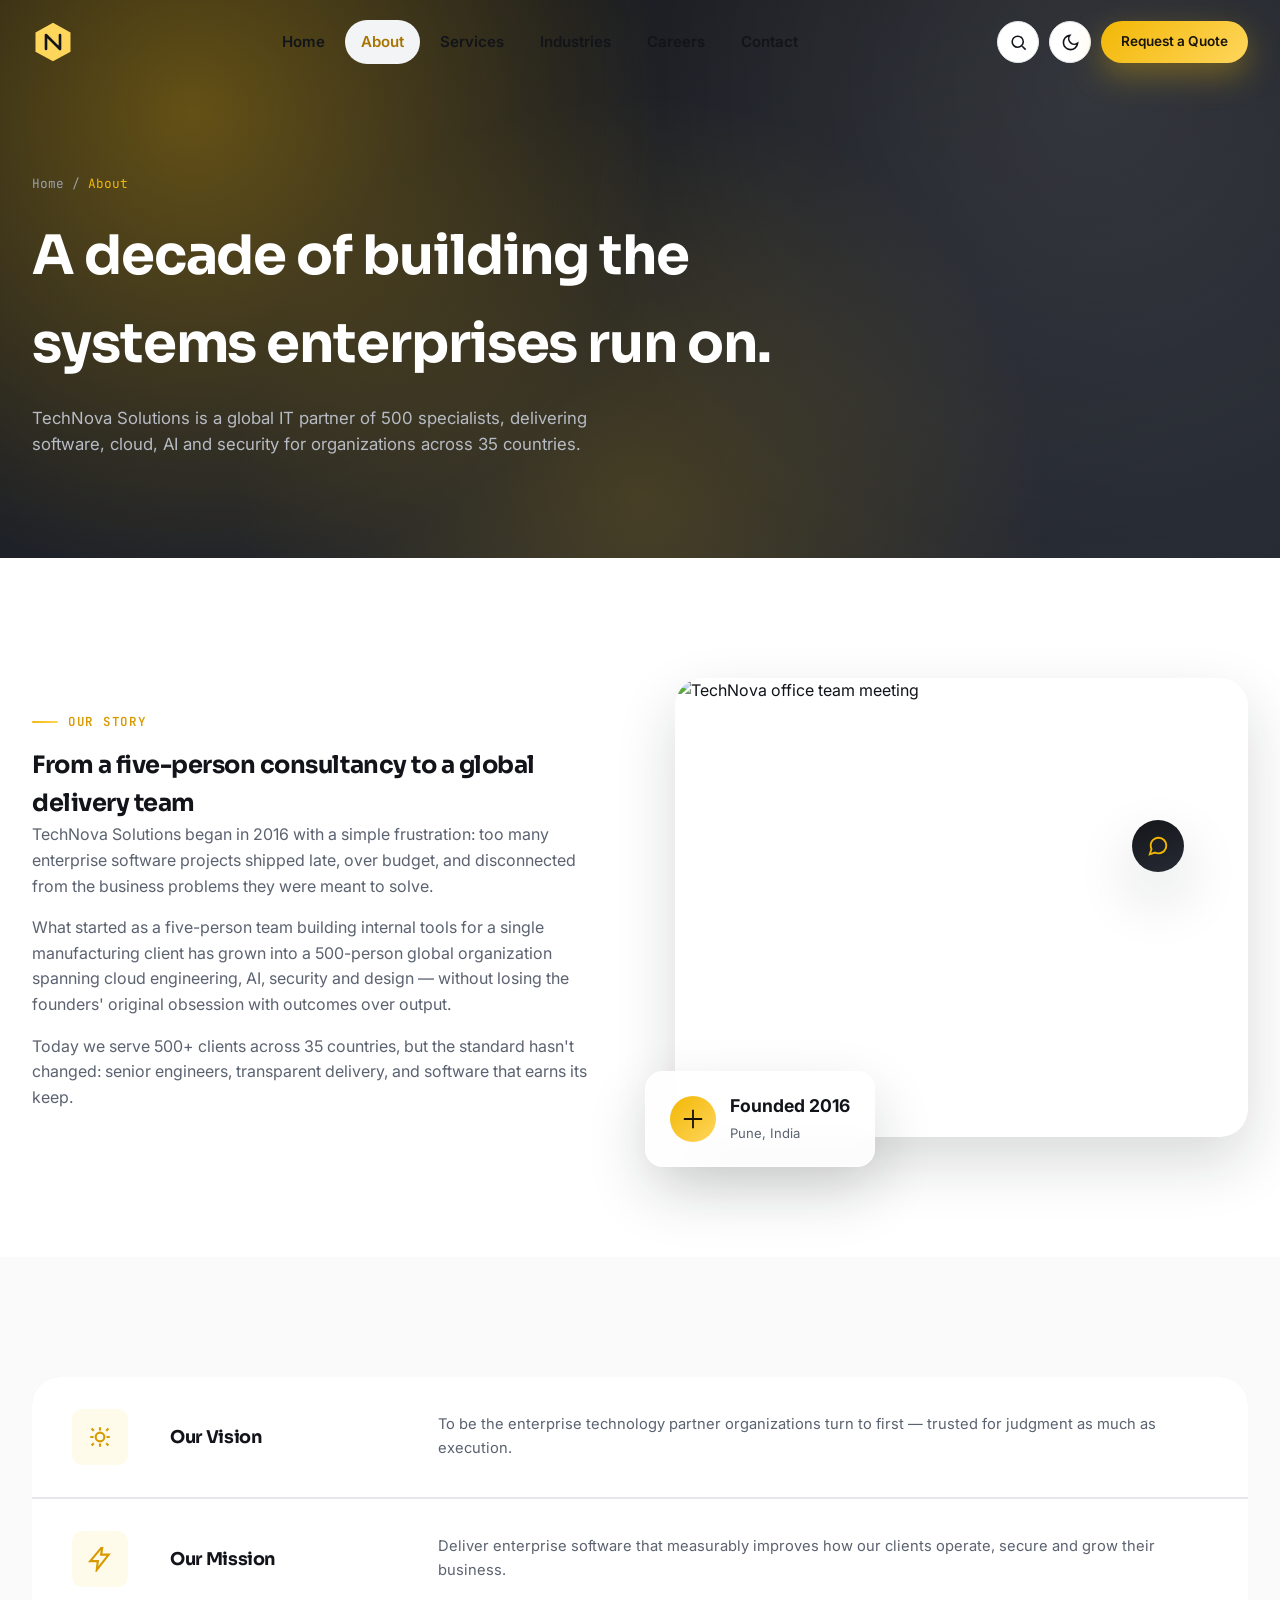
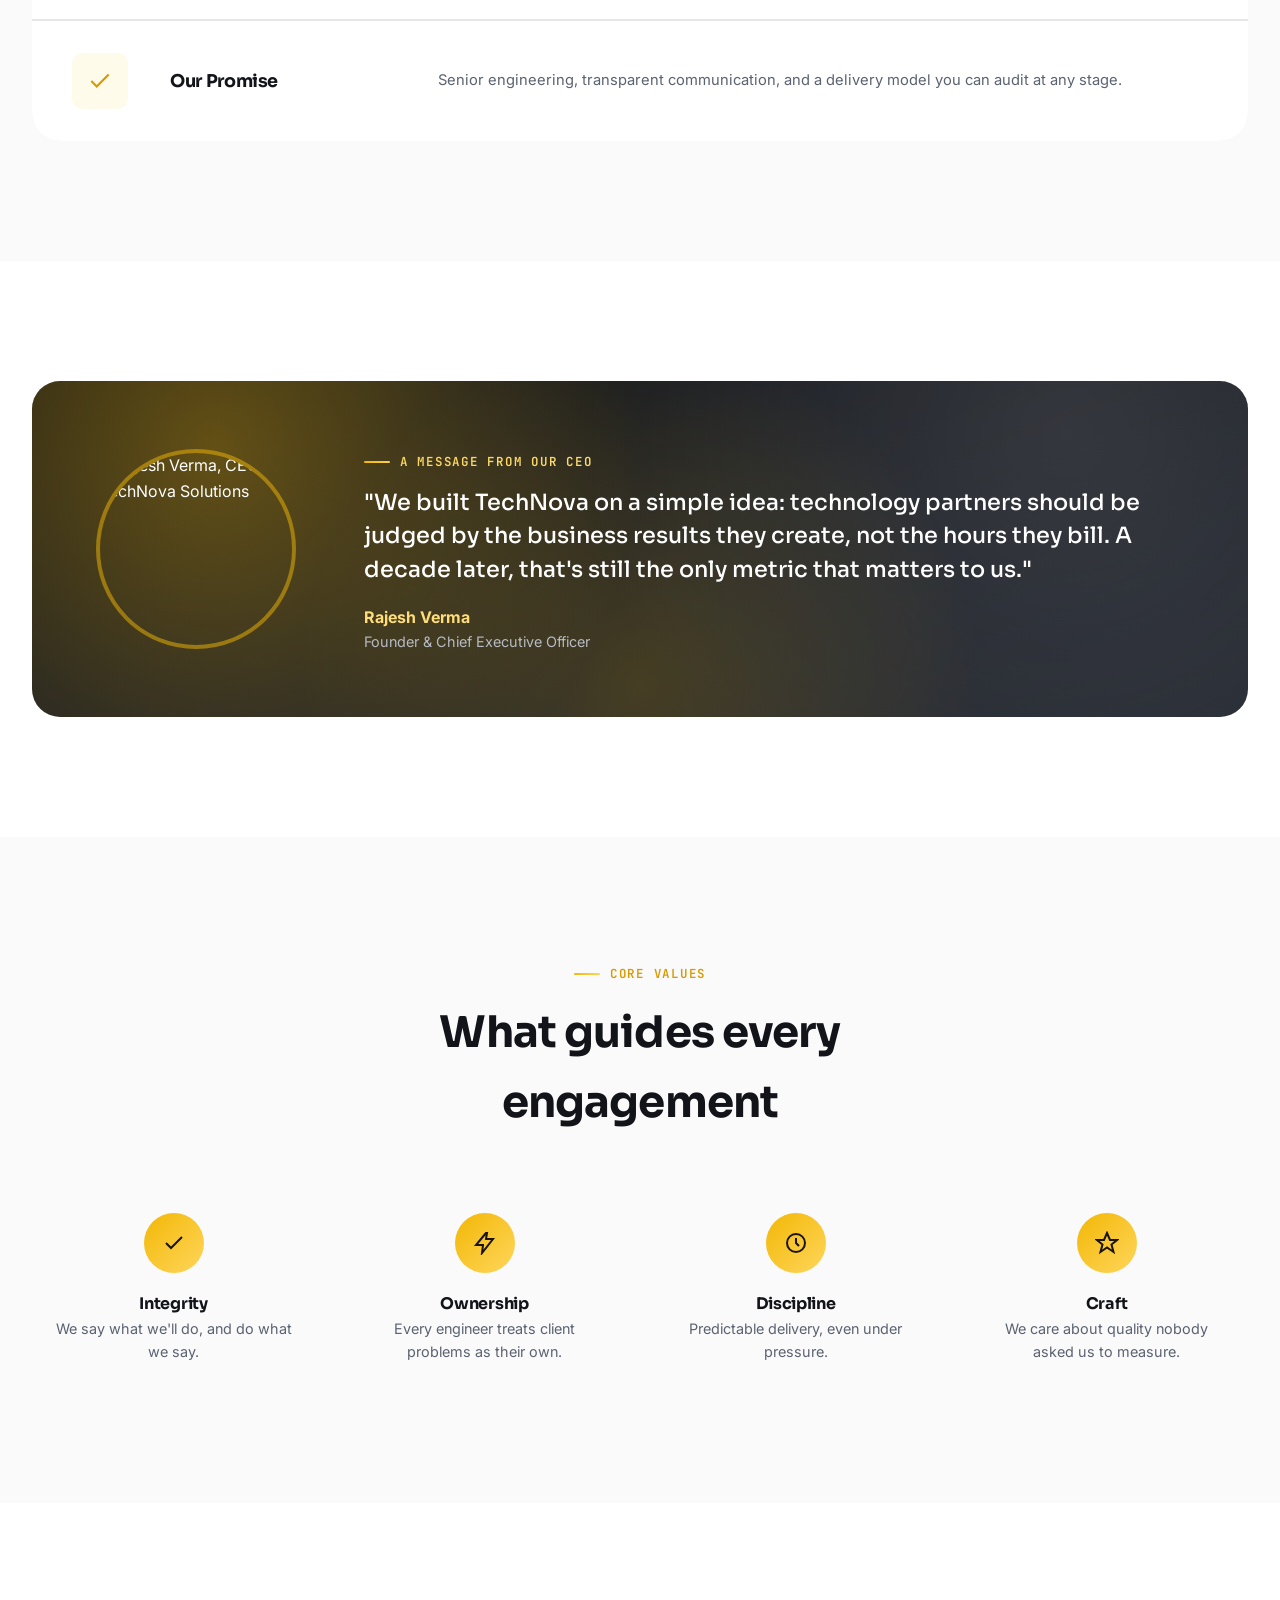
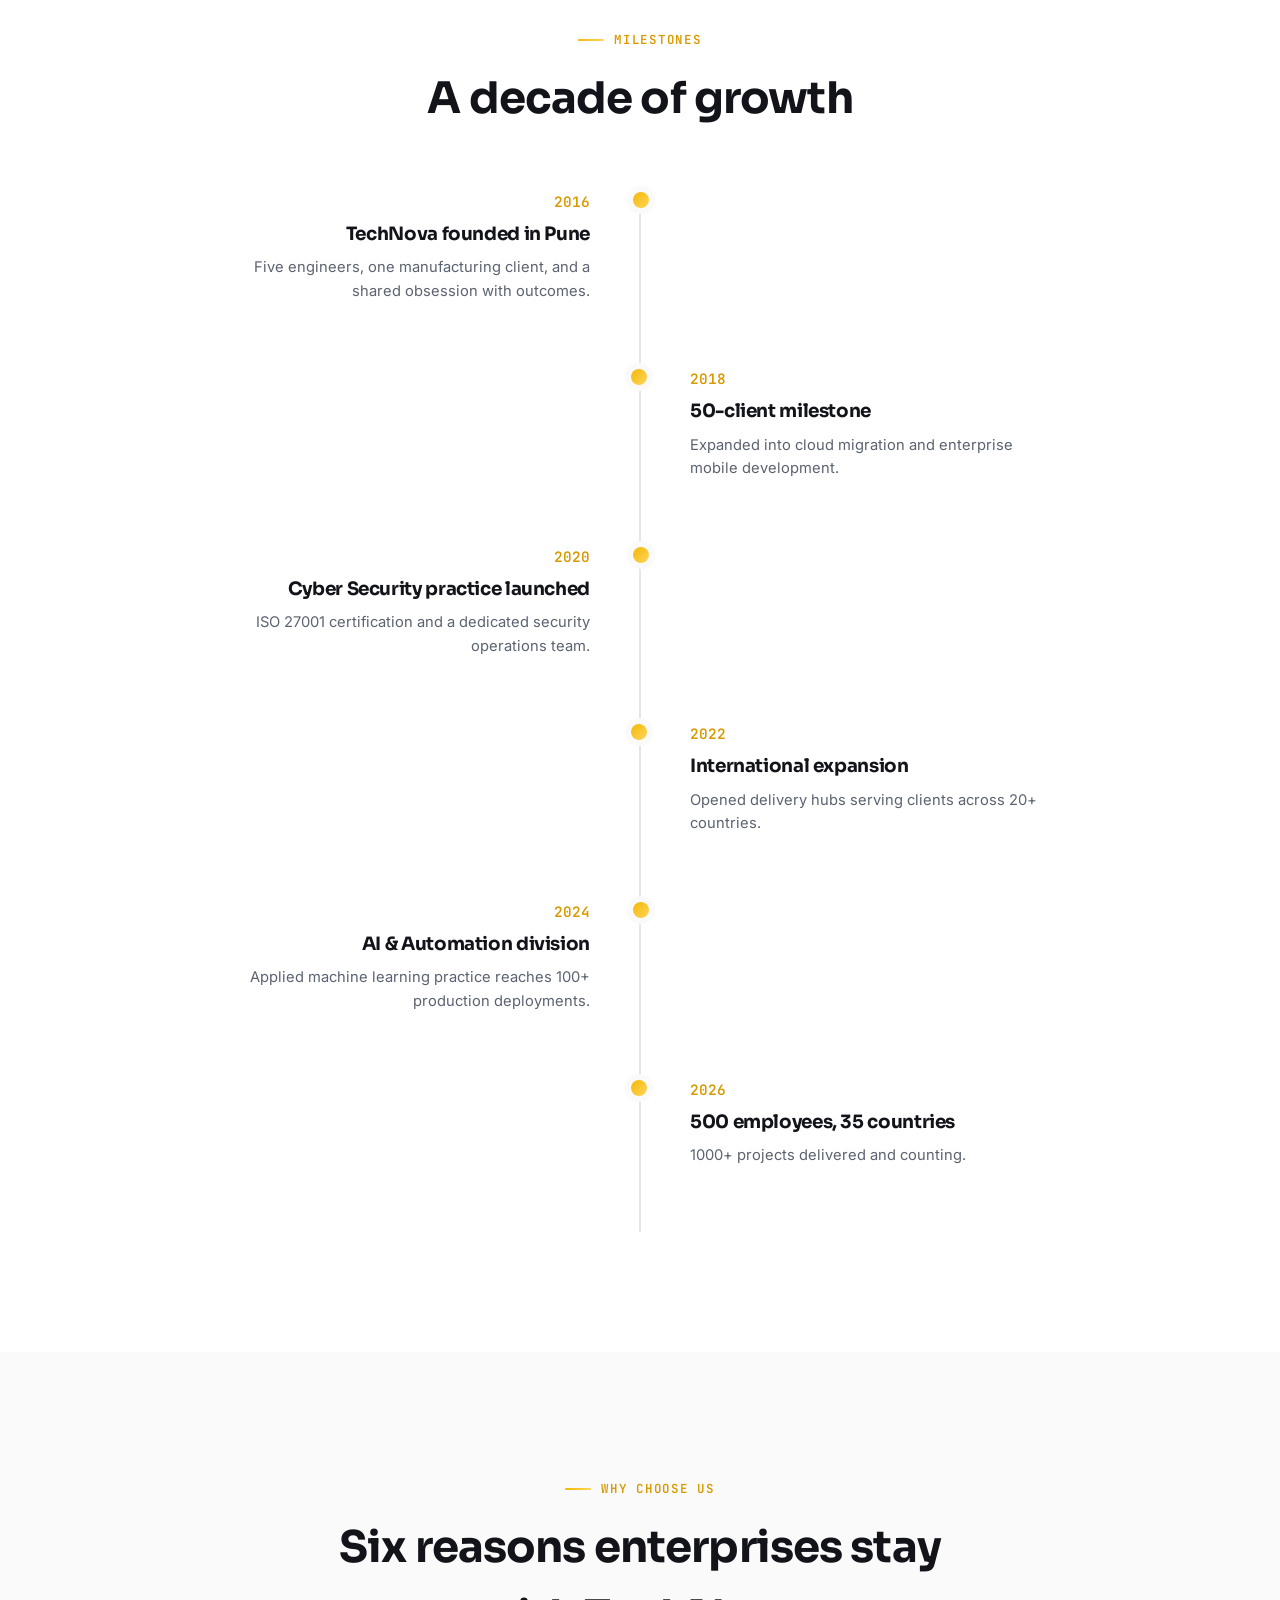
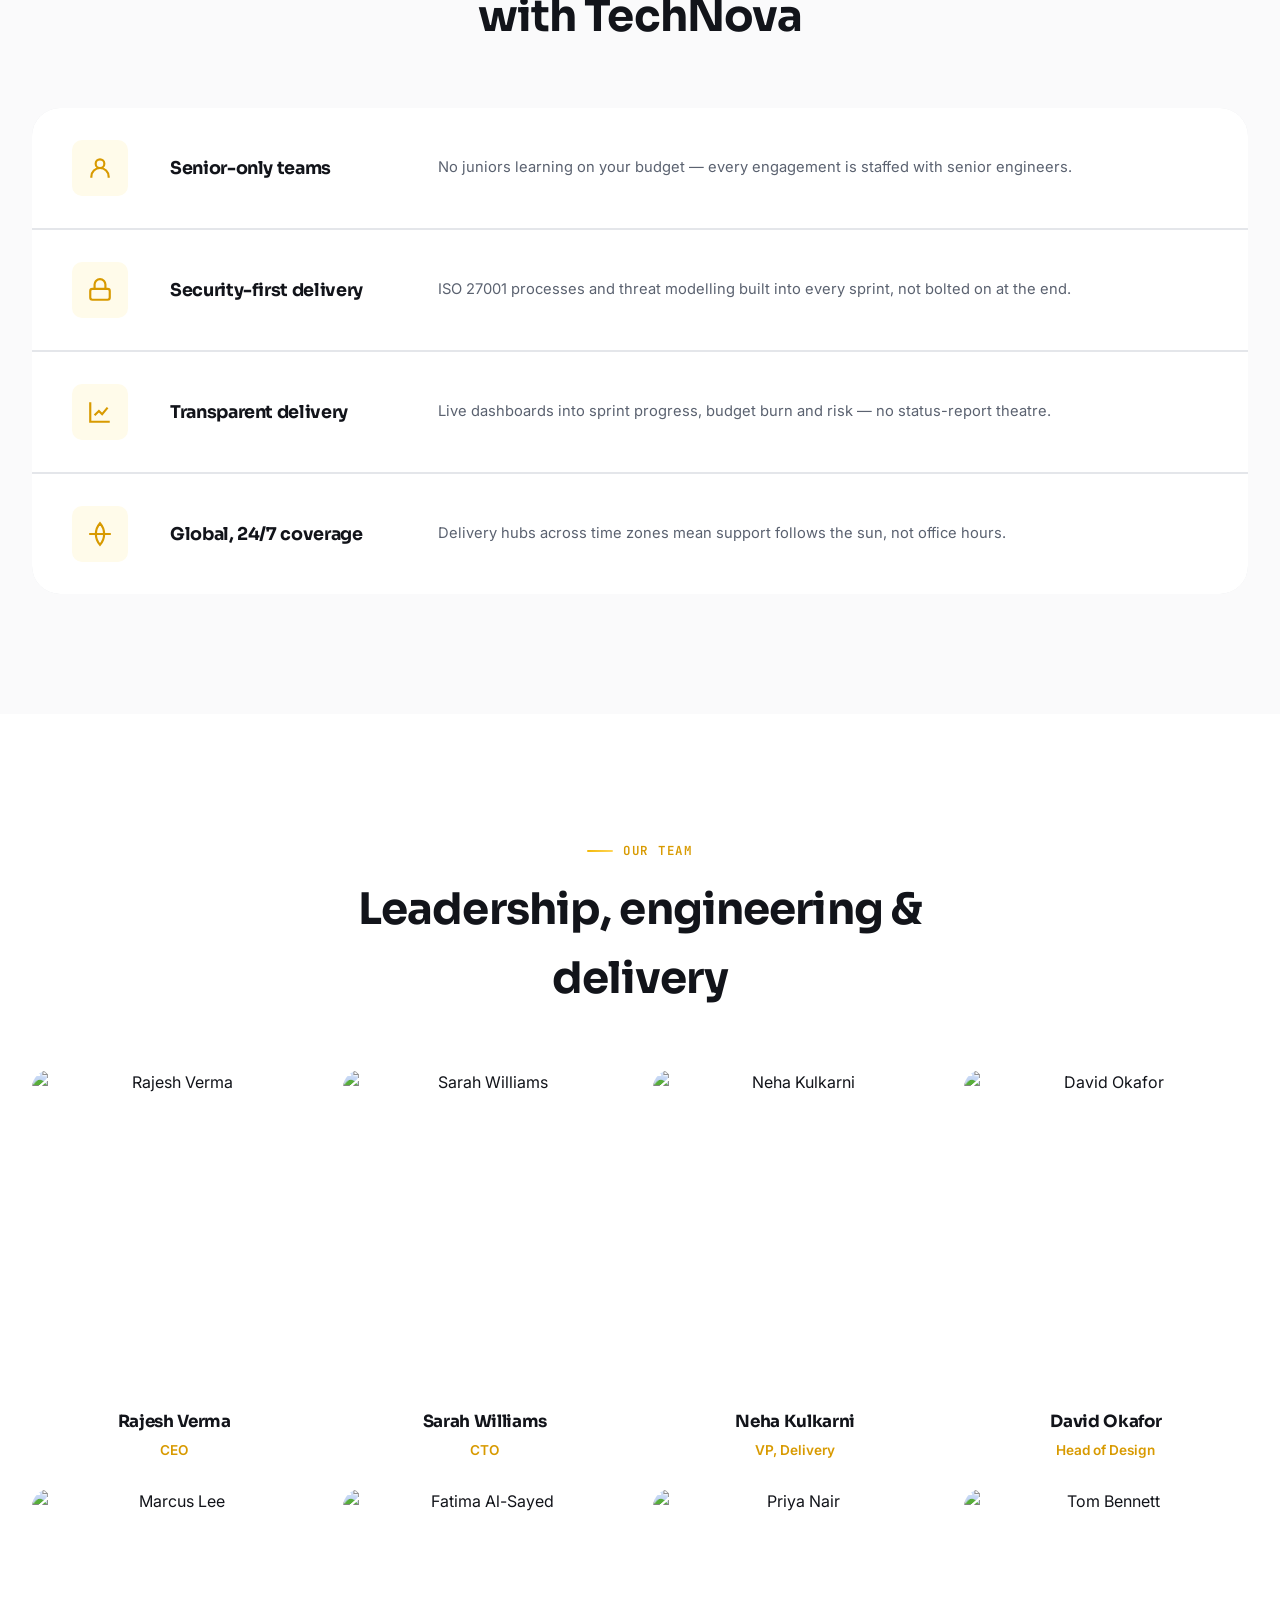
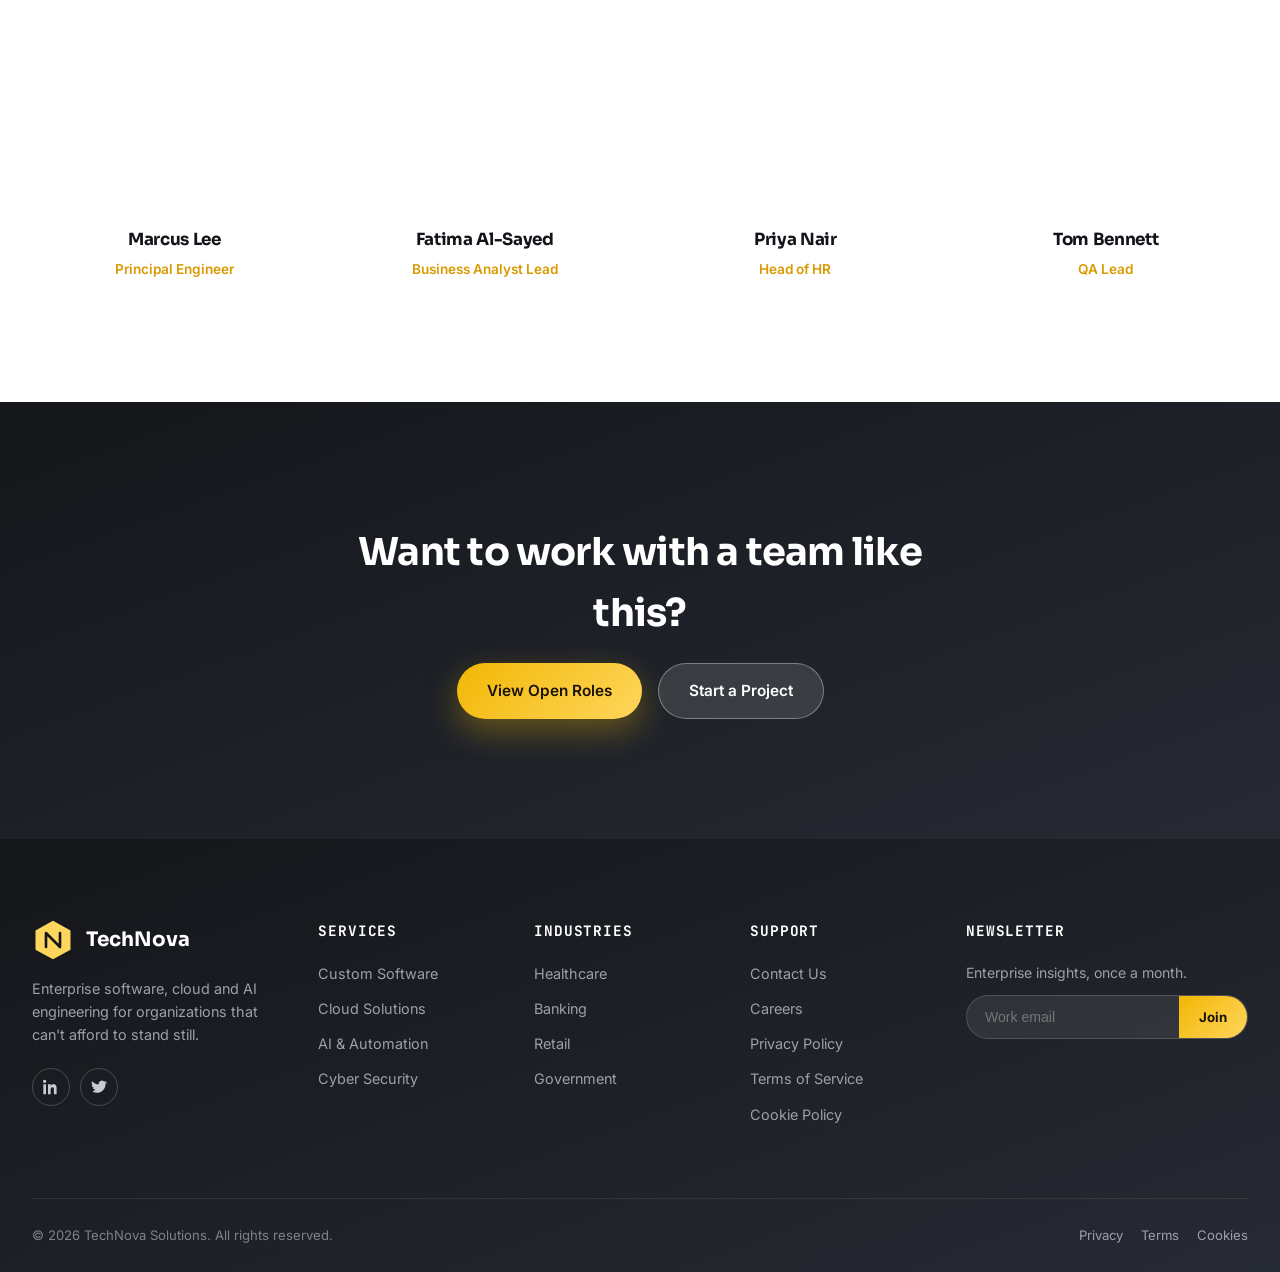
==== about.html @ 07e34298 "First Commit" ====
<!DOCTYPE html>
<html lang="en">
<head>
<meta charset="UTF-8">
<meta name="viewport" content="width=device-width, initial-scale=1.0">
<title>About Us | TechNova Solutions</title>
<meta name="description" content="Learn about TechNova Solutions' story, mission, vision, leadership team and the values driving a decade of enterprise IT delivery.">
<link rel="icon" type="image/svg+xml" href="assets/favicon.svg">
<link rel="stylesheet" href="css/style.css">
</head>
<body>
<div id="loading-screen" aria-hidden="true"><svg class="loader-mark" viewBox="0 0 48 48" fill="none"><polygon points="24,2 44,13 44,35 24,46 4,35 4,13" stroke="#F2B705" stroke-width="2.5"/><path d="M16 32V16l16 16V16" stroke="#F2B705" stroke-width="2.5" stroke-linecap="round" stroke-linejoin="round"/></svg></div>
<div id="scroll-progress"></div>

<header class="site-header">
  <div class="container">
    <a href="index.html" class="brand"><svg class="mark" viewBox="0 0 48 48" fill="none" aria-hidden="true"><polygon points="24,2 44,13 44,35 24,46 4,35 4,13" fill="url(#g1)"/><path d="M16 32V16l16 16V16" stroke="#14161A" stroke-width="3" stroke-linecap="round" stroke-linejoin="round"/><defs><linearGradient id="g1" x1="4" y1="2" x2="44" y2="46"><stop stop-color="#FFD65C"/><stop offset="1" stop-color="#F2B705"/></linearGradient></defs></svg><span class="word">TechNova</span></a>
    <nav class="nav-main" aria-label="Primary">
      <a href="index.html">Home</a><a href="about.html">About</a><a href="services.html">Services</a><a href="industries.html">Industries</a><a href="careers.html">Careers</a><a href="contact.html">Contact</a>
    </nav>
    <div class="header-actions">
      <button class="icon-btn" data-search-open aria-label="Search website"><svg viewBox="0 0 24 24" fill="none" stroke="currentColor" stroke-width="2"><circle cx="11" cy="11" r="7"/><path d="M21 21l-4.3-4.3"/></svg></button>
      <button class="icon-btn theme-toggle" aria-label="Toggle dark mode"><svg viewBox="0 0 24 24" fill="none" stroke="currentColor" stroke-width="2"><path d="M21 12.8A9 9 0 1111.2 3 7 7 0 0021 12.8z"/></svg></button>
      <a href="contact.html" class="btn btn-primary btn-sm">Request a Quote</a>
      <button class="icon-btn nav-toggle" aria-label="Open menu" aria-expanded="false"><svg viewBox="0 0 24 24" fill="none" stroke="currentColor" stroke-width="2"><path d="M4 7h16M4 12h16M4 17h16"/></svg></button>
    </div>
  </div>
</header>

<div class="search-overlay" role="dialog" aria-label="Site search">
  <div class="search-panel">
    <div class="search-input-row"><svg viewBox="0 0 24 24" fill="none" stroke="currentColor" stroke-width="2"><circle cx="11" cy="11" r="7"/><path d="M21 21l-4.3-4.3"/></svg><input type="text" placeholder="Search services, industries, blog, careers…" aria-label="Search"><button class="search-close" aria-label="Close search">&times;</button></div>
    <div class="search-results"></div>
  </div>
</div>

<section class="page-hero">
  <div class="container">
    <div class="breadcrumb"><a href="index.html">Home</a> / <span>About</span></div>
    <h1>A decade of building the systems enterprises run on.</h1>
    <p>TechNova Solutions is a global IT partner of 500 specialists, delivering software, cloud, AI and security for organizations across 35 countries.</p>
  </div>
</section>

<!-- Company Story -->
<section class="section-pad">
  <div class="container split">
    <div class="reveal">
      <div class="eyebrow">Our Story</div>
      <h2>From a five-person consultancy to a global delivery team</h2>
      <p style="color:var(--text-muted);margin-bottom:16px;">TechNova Solutions began in 2016 with a simple frustration: too many enterprise software projects shipped late, over budget, and disconnected from the business problems they were meant to solve.</p>
      <p style="color:var(--text-muted);margin-bottom:16px;">What started as a five-person team building internal tools for a single manufacturing client has grown into a 500-person global organization spanning cloud engineering, AI, security and design — without losing the founders' original obsession with outcomes over output.</p>
      <p style="color:var(--text-muted);">Today we serve 500+ clients across 35 countries, but the standard hasn't changed: senior engineers, transparent delivery, and software that earns its keep.</p>
    </div>
    <div class="split-media reveal-zoom">
      <img src="https://images.unsplash.com/photo-1600880292203-757bb62b4baf?q=80&w=1000&auto=format&fit=crop" alt="TechNova office team meeting" loading="lazy">
      <div class="floating-card"><div class="ico"><svg viewBox="0 0 24 24" fill="none" stroke="currentColor" stroke-width="2"><path d="M12 2v20M2 12h20"/></svg></div><div><strong>Founded 2016</strong><span>Pune, India</span></div></div>
    </div>
  </div>
</section>

<!-- Vision / Mission -->
<section class="section-pad bg-surface">
  <div class="container">
    <div class="feature-rows">
      <div class="feature-row reveal">
        <div class="fi"><svg viewBox="0 0 24 24" fill="none" stroke="currentColor" stroke-width="2"><path d="M12 3v3M12 18v3M4.2 4.2l2.1 2.1M17.7 17.7l2.1 2.1M3 12h3M18 12h3M4.2 19.8l2.1-2.1M17.7 6.3l2.1-2.1"/><circle cx="12" cy="12" r="4"/></svg></div>
        <h4 class="fi-label">Our Vision</h4>
        <p>To be the enterprise technology partner organizations turn to first — trusted for judgment as much as execution.</p>
      </div>
      <div class="feature-row reveal">
        <div class="fi"><svg viewBox="0 0 24 24" fill="none" stroke="currentColor" stroke-width="2"><path d="M13 2L3 14h7l-1 8 11-14h-7l1-6z"/></svg></div>
        <h4 class="fi-label">Our Mission</h4>
        <p>Deliver enterprise software that measurably improves how our clients operate, secure and grow their business.</p>
      </div>
      <div class="feature-row reveal">
        <div class="fi"><svg viewBox="0 0 24 24" fill="none" stroke="currentColor" stroke-width="2"><path d="M20 6L9 17l-5-5"/></svg></div>
        <h4 class="fi-label">Our Promise</h4>
        <p>Senior engineering, transparent communication, and a delivery model you can audit at any stage.</p>
      </div>
    </div>
  </div>
</section>

<!-- CEO Message -->
<section class="section-pad">
  <div class="container">
    <div class="ceo-panel reveal">
      <div class="ceo-photo"><img src="https://images.unsplash.com/photo-1560250097-0b93528c311a?q=80&w=400&auto=format&fit=crop" alt="Rajesh Verma, CEO of TechNova Solutions" loading="lazy"></div>
      <div>
        <div class="eyebrow" style="color:var(--gold-300);">A Message From Our CEO</div>
        <p class="ceo-quote">"We built TechNova on a simple idea: technology partners should be judged by the business results they create, not the hours they bill. A decade later, that's still the only metric that matters to us."</p>
        <div class="ceo-name">Rajesh Verma</div>
        <div class="ceo-role">Founder &amp; Chief Executive Officer</div>
      </div>
    </div>
  </div>
</section>

<!-- Core Values -->
<section class="section-pad bg-surface">
  <div class="container">
    <div class="section-head center"><div class="eyebrow">Core Values</div><h2>What guides every engagement</h2></div>
    <div class="services-grid" style="grid-template-columns:repeat(4,1fr);">
      <div class="reveal" style="text-align:center;padding:20px;">
        <div class="fi" style="width:60px;height:60px;border-radius:50%;background:var(--grad-gold);display:flex;align-items:center;justify-content:center;margin:0 auto 18px;"><svg viewBox="0 0 24 24" fill="none" stroke="#1a1408" stroke-width="2" width="24" height="24"><path d="M20 6L9 17l-5-5"/></svg></div>
        <h4>Integrity</h4><p style="color:var(--text-muted);font-size:.9rem;">We say what we'll do, and do what we say.</p>
      </div>
      <div class="reveal" style="text-align:center;padding:20px;">
        <div class="fi" style="width:60px;height:60px;border-radius:50%;background:var(--grad-gold);display:flex;align-items:center;justify-content:center;margin:0 auto 18px;"><svg viewBox="0 0 24 24" fill="none" stroke="#1a1408" stroke-width="2" width="24" height="24"><path d="M13 2L3 14h7l-1 8 11-14h-7l1-6z"/></svg></div>
        <h4>Ownership</h4><p style="color:var(--text-muted);font-size:.9rem;">Every engineer treats client problems as their own.</p>
      </div>
      <div class="reveal" style="text-align:center;padding:20px;">
        <div class="fi" style="width:60px;height:60px;border-radius:50%;background:var(--grad-gold);display:flex;align-items:center;justify-content:center;margin:0 auto 18px;"><svg viewBox="0 0 24 24" fill="none" stroke="#1a1408" stroke-width="2" width="24" height="24"><circle cx="12" cy="12" r="9"/><path d="M12 7v5l3 3"/></svg></div>
        <h4>Discipline</h4><p style="color:var(--text-muted);font-size:.9rem;">Predictable delivery, even under pressure.</p>
      </div>
      <div class="reveal" style="text-align:center;padding:20px;">
        <div class="fi" style="width:60px;height:60px;border-radius:50%;background:var(--grad-gold);display:flex;align-items:center;justify-content:center;margin:0 auto 18px;"><svg viewBox="0 0 24 24" fill="none" stroke="#1a1408" stroke-width="2" width="24" height="24"><path d="M12 2l3 7h7l-5.5 4.5L18.5 21 12 16.5 5.5 21l2-7.5L2 9h7z"/></svg></div>
        <h4>Craft</h4><p style="color:var(--text-muted);font-size:.9rem;">We care about quality nobody asked us to measure.</p>
      </div>
    </div>
  </div>
</section>

<!-- Timeline -->
<section class="section-pad">
  <div class="container">
    <div class="section-head center"><div class="eyebrow">Milestones</div><h2>A decade of growth</h2></div>
    <div class="timeline">
      <div class="timeline-item"><span class="dot"></span><div class="year">2016</div><h4>TechNova founded in Pune</h4><p>Five engineers, one manufacturing client, and a shared obsession with outcomes.</p></div>
      <div class="timeline-item"><span class="dot"></span><div class="year">2018</div><h4>50-client milestone</h4><p>Expanded into cloud migration and enterprise mobile development.</p></div>
      <div class="timeline-item"><span class="dot"></span><div class="year">2020</div><h4>Cyber Security practice launched</h4><p>ISO 27001 certification and a dedicated security operations team.</p></div>
      <div class="timeline-item"><span class="dot"></span><div class="year">2022</div><h4>International expansion</h4><p>Opened delivery hubs serving clients across 20+ countries.</p></div>
      <div class="timeline-item"><span class="dot"></span><div class="year">2024</div><h4>AI &amp; Automation division</h4><p>Applied machine learning practice reaches 100+ production deployments.</p></div>
      <div class="timeline-item"><span class="dot"></span><div class="year">2026</div><h4>500 employees, 35 countries</h4><p>1000+ projects delivered and counting.</p></div>
    </div>
  </div>
</section>

<!-- Why Choose Us -->
<section class="section-pad bg-surface">
  <div class="container">
    <div class="section-head center"><div class="eyebrow">Why Choose Us</div><h2>Six reasons enterprises stay with TechNova</h2></div>
    <div class="feature-rows">
      <div class="feature-row reveal"><div class="fi"><svg viewBox="0 0 24 24" fill="none" stroke="currentColor" stroke-width="2"><circle cx="12" cy="8" r="4"/><path d="M4 21v-1a8 8 0 0116 0v1"/></svg></div><h4 class="fi-label">Senior-only teams</h4><p>No juniors learning on your budget — every engagement is staffed with senior engineers.</p></div>
      <div class="feature-row reveal"><div class="fi"><svg viewBox="0 0 24 24" fill="none" stroke="currentColor" stroke-width="2"><rect x="3" y="11" width="18" height="10" rx="2"/><path d="M7 11V7a5 5 0 0110 0v4"/></svg></div><h4 class="fi-label">Security-first delivery</h4><p>ISO 27001 processes and threat modelling built into every sprint, not bolted on at the end.</p></div>
      <div class="feature-row reveal"><div class="fi"><svg viewBox="0 0 24 24" fill="none" stroke="currentColor" stroke-width="2"><path d="M3 3v18h18M7 15l4-4 3 3 5-6"/></svg></div><h4 class="fi-label">Transparent delivery</h4><p>Live dashboards into sprint progress, budget burn and risk — no status-report theatre.</p></div>
      <div class="feature-row reveal"><div class="fi"><svg viewBox="0 0 24 24" fill="none" stroke="currentColor" stroke-width="2"><path d="M12 2a15 15 0 010 20 15 15 0 010-20zM2 12h20"/></svg></div><h4 class="fi-label">Global, 24/7 coverage</h4><p>Delivery hubs across time zones mean support follows the sun, not office hours.</p></div>
    </div>
  </div>
</section>

<!-- Team -->
<section class="section-pad" id="team">
  <div class="container">
    <div class="section-head center"><div class="eyebrow">Our Team</div><h2>Leadership, engineering &amp; delivery</h2></div>
    <div class="team-grid stagger">
      <div class="team-card reveal"><div class="team-photo"><img src="https://images.unsplash.com/photo-1560250097-0b93528c311a?q=80&w=500&auto=format&fit=crop" alt="Rajesh Verma" loading="lazy"><a href="#" class="li" aria-label="LinkedIn"><svg viewBox="0 0 24 24" fill="currentColor"><path d="M4.98 3.5C4.98 4.88 3.87 6 2.5 6S0 4.88 0 3.5 1.12 1 2.5 1s2.48 1.12 2.48 2.5zM.5 8h4V23h-4V8zm7.5 0h3.8v2.05h.05c.53-1 1.83-2.05 3.77-2.05 4.03 0 4.78 2.65 4.78 6.1V23h-4v-6.9c0-1.65-.03-3.77-2.3-3.77-2.3 0-2.65 1.8-2.65 3.65V23h-4V8z"/></svg></a></div><h4>Rajesh Verma</h4><span>CEO</span></div>
      <div class="team-card reveal"><div class="team-photo"><img src="https://images.unsplash.com/photo-1573497019940-1c28c88b4f3e?q=80&w=500&auto=format&fit=crop" alt="Sarah Williams" loading="lazy"><a href="#" class="li" aria-label="LinkedIn"><svg viewBox="0 0 24 24" fill="currentColor"><path d="M4.98 3.5C4.98 4.88 3.87 6 2.5 6S0 4.88 0 3.5 1.12 1 2.5 1s2.48 1.12 2.48 2.5zM.5 8h4V23h-4V8zm7.5 0h3.8v2.05h.05c.53-1 1.83-2.05 3.77-2.05 4.03 0 4.78 2.65 4.78 6.1V23h-4v-6.9c0-1.65-.03-3.77-2.3-3.77-2.3 0-2.65 1.8-2.65 3.65V23h-4V8z"/></svg></a></div><h4>Sarah Williams</h4><span>CTO</span></div>
      <div class="team-card reveal"><div class="team-photo"><img src="https://images.unsplash.com/photo-1519085360753-af0119f7cbe7?q=80&w=500&auto=format&fit=crop" alt="Neha Kulkarni" loading="lazy"><a href="#" class="li" aria-label="LinkedIn"><svg viewBox="0 0 24 24" fill="currentColor"><path d="M4.98 3.5C4.98 4.88 3.87 6 2.5 6S0 4.88 0 3.5 1.12 1 2.5 1s2.48 1.12 2.48 2.5zM.5 8h4V23h-4V8zm7.5 0h3.8v2.05h.05c.53-1 1.83-2.05 3.77-2.05 4.03 0 4.78 2.65 4.78 6.1V23h-4v-6.9c0-1.65-.03-3.77-2.3-3.77-2.3 0-2.65 1.8-2.65 3.65V23h-4V8z"/></svg></a></div><h4>Neha Kulkarni</h4><span>VP, Delivery</span></div>
      <div class="team-card reveal"><div class="team-photo"><img src="https://images.unsplash.com/photo-1519244703995-f4e0f30006d5?q=80&w=500&auto=format&fit=crop" alt="David Okafor" loading="lazy"><a href="#" class="li" aria-label="LinkedIn"><svg viewBox="0 0 24 24" fill="currentColor"><path d="M4.98 3.5C4.98 4.88 3.87 6 2.5 6S0 4.88 0 3.5 1.12 1 2.5 1s2.48 1.12 2.48 2.5zM.5 8h4V23h-4V8zm7.5 0h3.8v2.05h.05c.53-1 1.83-2.05 3.77-2.05 4.03 0 4.78 2.65 4.78 6.1V23h-4v-6.9c0-1.65-.03-3.77-2.3-3.77-2.3 0-2.65 1.8-2.65 3.65V23h-4V8z"/></svg></a></div><h4>David Okafor</h4><span>Head of Design</span></div>
      <div class="team-card reveal"><div class="team-photo"><img src="https://images.unsplash.com/photo-1500648767791-00dcc994a43e?q=80&w=500&auto=format&fit=crop" alt="Marcus Lee" loading="lazy"><a href="#" class="li" aria-label="LinkedIn"><svg viewBox="0 0 24 24" fill="currentColor"><path d="M4.98 3.5C4.98 4.88 3.87 6 2.5 6S0 4.88 0 3.5 1.12 1 2.5 1s2.48 1.12 2.48 2.5zM.5 8h4V23h-4V8zm7.5 0h3.8v2.05h.05c.53-1 1.83-2.05 3.77-2.05 4.03 0 4.78 2.65 4.78 6.1V23h-4v-6.9c0-1.65-.03-3.77-2.3-3.77-2.3 0-2.65 1.8-2.65 3.65V23h-4V8z"/></svg></a></div><h4>Marcus Lee</h4><span>Principal Engineer</span></div>
      <div class="team-card reveal"><div class="team-photo"><img src="https://images.unsplash.com/photo-1580489944761-15a19d654956?q=80&w=500&auto=format&fit=crop" alt="Fatima Al-Sayed" loading="lazy"><a href="#" class="li" aria-label="LinkedIn"><svg viewBox="0 0 24 24" fill="currentColor"><path d="M4.98 3.5C4.98 4.88 3.87 6 2.5 6S0 4.88 0 3.5 1.12 1 2.5 1s2.48 1.12 2.48 2.5zM.5 8h4V23h-4V8zm7.5 0h3.8v2.05h.05c.53-1 1.83-2.05 3.77-2.05 4.03 0 4.78 2.65 4.78 6.1V23h-4v-6.9c0-1.65-.03-3.77-2.3-3.77-2.3 0-2.65 1.8-2.65 3.65V23h-4V8z"/></svg></a></div><h4>Fatima Al-Sayed</h4><span>Business Analyst Lead</span></div>
      <div class="team-card reveal"><div class="team-photo"><img src="https://images.unsplash.com/photo-1544005313-94ddf0286df2?q=80&w=500&auto=format&fit=crop" alt="Priya Nair" loading="lazy"><a href="#" class="li" aria-label="LinkedIn"><svg viewBox="0 0 24 24" fill="currentColor"><path d="M4.98 3.5C4.98 4.88 3.87 6 2.5 6S0 4.88 0 3.5 1.12 1 2.5 1s2.48 1.12 2.48 2.5zM.5 8h4V23h-4V8zm7.5 0h3.8v2.05h.05c.53-1 1.83-2.05 3.77-2.05 4.03 0 4.78 2.65 4.78 6.1V23h-4v-6.9c0-1.65-.03-3.77-2.3-3.77-2.3 0-2.65 1.8-2.65 3.65V23h-4V8z"/></svg></a></div><h4>Priya Nair</h4><span>Head of HR</span></div>
      <div class="team-card reveal"><div class="team-photo"><img src="https://images.unsplash.com/photo-1506794778202-cad84cf45f1d?q=80&w=500&auto=format&fit=crop" alt="Tom Bennett" loading="lazy"><a href="#" class="li" aria-label="LinkedIn"><svg viewBox="0 0 24 24" fill="currentColor"><path d="M4.98 3.5C4.98 4.88 3.87 6 2.5 6S0 4.88 0 3.5 1.12 1 2.5 1s2.48 1.12 2.48 2.5zM.5 8h4V23h-4V8zm7.5 0h3.8v2.05h.05c.53-1 1.83-2.05 3.77-2.05 4.03 0 4.78 2.65 4.78 6.1V23h-4v-6.9c0-1.65-.03-3.77-2.3-3.77-2.3 0-2.65 1.8-2.65 3.65V23h-4V8z"/></svg></a></div><h4>Tom Bennett</h4><span>QA Lead</span></div>
    </div>
  </div>
</section>

<section class="section-pad bg-dark" style="text-align:center;">
  <div class="container" style="max-width:700px;">
    <h2 style="font-size:clamp(1.8rem,3vw,2.4rem);margin-bottom:18px;">Want to work with a team like this?</h2>
    <div style="display:flex;gap:16px;justify-content:center;flex-wrap:wrap;">
      <a href="careers.html" class="btn btn-primary">View Open Roles</a>
      <a href="contact.html" class="btn btn-ghost-light">Start a Project</a>
    </div>
  </div>
</section>

<footer class="site-footer">
  <div class="container">
    <div class="footer-top">
      <div class="footer-brand">
        <a href="index.html" class="brand"><svg class="mark" viewBox="0 0 48 48" fill="none" aria-hidden="true"><polygon points="24,2 44,13 44,35 24,46 4,35 4,13" fill="url(#g2)"/><path d="M16 32V16l16 16V16" stroke="#14161A" stroke-width="3" stroke-linecap="round" stroke-linejoin="round"/><defs><linearGradient id="g2" x1="4" y1="2" x2="44" y2="46"><stop stop-color="#FFD65C"/><stop offset="1" stop-color="#F2B705"/></linearGradient></defs></svg><span>TechNova</span></a>
        <p>Enterprise software, cloud and AI engineering for organizations that can't afford to stand still.</p>
        <div class="social-row">
          <a href="#" aria-label="LinkedIn"><svg viewBox="0 0 24 24" fill="currentColor"><path d="M4.98 3.5C4.98 4.88 3.87 6 2.5 6S0 4.88 0 3.5 1.12 1 2.5 1s2.48 1.12 2.48 2.5zM.5 8h4V23h-4V8zm7.5 0h3.8v2.05h.05c.53-1 1.83-2.05 3.77-2.05 4.03 0 4.78 2.65 4.78 6.1V23h-4v-6.9c0-1.65-.03-3.77-2.3-3.77-2.3 0-2.65 1.8-2.65 3.65V23h-4V8z"/></svg></a>
          <a href="#" aria-label="Twitter"><svg viewBox="0 0 24 24" fill="currentColor"><path d="M23 4.5c-.8.35-1.7.6-2.6.7a4.6 4.6 0 002-2.5c-.9.5-1.9.9-2.9 1.1a4.5 4.5 0 00-7.7 4.1A12.8 12.8 0 011.6 3.2a4.5 4.5 0 001.4 6 4.5 4.5 0 01-2-.6v.1a4.5 4.5 0 003.6 4.4 4.6 4.6 0 01-2 .1 4.5 4.5 0 004.2 3.1A9 9 0 012 18.6 12.7 12.7 0 008.9 20.6c8.3 0 12.9-6.9 12.9-12.9v-.6c.9-.6 1.6-1.4 2.2-2.3z"/></svg></a>
        </div>
      </div>
      <div class="footer-col"><h5>Services</h5><a href="services.html#custom-software">Custom Software</a><a href="services.html#cloud">Cloud Solutions</a><a href="services.html#ai-automation">AI &amp; Automation</a><a href="services.html#cyber-security">Cyber Security</a></div>
      <div class="footer-col"><h5>Industries</h5><a href="industries.html#healthcare">Healthcare</a><a href="industries.html#banking">Banking</a><a href="industries.html#retail">Retail</a><a href="industries.html#government">Government</a></div>
      <div class="footer-col"><h5>Support</h5><a href="contact.html">Contact Us</a><a href="careers.html">Careers</a><a href="privacy.html">Privacy Policy</a><a href="terms.html">Terms of Service</a><a href="cookies.html">Cookie Policy</a></div>
      <div class="footer-col"><h5>Newsletter</h5><p style="font-size:.88rem;color:#9BA0AA;">Enterprise insights, once a month.</p>
        <form class="newsletter-form" onsubmit="event.preventDefault();this.querySelector('input').value='Subscribed ✓';"><input type="email" placeholder="Work email" required aria-label="Email for newsletter"><button type="submit">Join</button></form>
      </div>
    </div>
    <div class="footer-bottom"><span>© 2026 TechNova Solutions. All rights reserved.</span><div><a href="privacy.html">Privacy</a><a href="terms.html">Terms</a><a href="cookies.html">Cookies</a></div></div>
  </div>
</footer>

<button class="back-to-top" aria-label="Back to top"><svg viewBox="0 0 24 24" fill="none" stroke="currentColor" stroke-width="2"><path d="M12 19V5M5 12l7-7 7 7"/></svg></button>
<div class="chat-widget">
  <div class="chat-panel"><div class="chat-head"><strong>TechNova Support</strong><span>Typically replies in a few minutes</span></div><div class="chat-body"><div class="chat-bubble">👋 Hi! Have a project in mind? Tell us a bit about it.</div></div><div class="chat-input-row"><input type="text" placeholder="Type a message…" aria-label="Chat message"><button aria-label="Send message"><svg width="18" height="18" viewBox="0 0 24 24" fill="none" stroke="currentColor" stroke-width="2"><path d="M22 2L11 13M22 2l-7 20-4-9-9-4 20-7z"/></svg></button></div></div>
  <button class="chat-toggle" aria-label="Open live chat"><svg viewBox="0 0 24 24" fill="none" stroke="currentColor" stroke-width="2"><path d="M21 11.5a8.38 8.38 0 01-.9 3.8 8.5 8.5 0 01-7.6 4.7 8.38 8.38 0 01-3.8-.9L3 21l1.9-5.7a8.38 8.38 0 01-.9-3.8 8.5 8.5 0 014.7-7.6 8.38 8.38 0 013.8-.9h.5a8.48 8.48 0 018 8v.5z"/></svg></button>
</div>

<script src="js/main.js"></script>
</body>
</html>
---- css/style.css ----
/* ==========================================================================
   TechNova Solutions — Enterprise Design System
   Palette: Gold #F2B705 · Charcoal #14161A · White · Warm Gray
   Type: Sora (display) / Inter (body) / JetBrains Mono (data & eyebrows)
   ========================================================================== */

@import url('https://fonts.googleapis.com/css2?family=Sora:wght@400;500;600;700;800&family=Inter:wght@400;500;600;700&family=JetBrains+Mono:wght@400;500;600&display=swap');

:root{
  /* Color tokens */
  --gold-50:  #FFFBEA;
  --gold-100: #FFF6D6;
  --gold-300: #FFDE7A;
  --gold-500: #F2B705;
  --gold-600: #D89A00;
  --gold-700: #A87400;

  --gray-950: #12141A;
  --gray-900: #191C22;
  --gray-800: #23262E;
  --gray-700: #363A44;
  --gray-600: #5B6270;
  --gray-400: #90959F;
  --gray-300: #C6CAD1;
  --gray-200: #E4E6EA;
  --gray-100: #F3F4F6;
  --gray-50:  #FAFAFB;
  --white: #FFFFFF;

  --grad-gold: linear-gradient(135deg,#F2B705 0%, #FFD65C 100%);
  --grad-dark: linear-gradient(160deg,#14161A 0%, #262A33 100%);
  --grad-mesh: radial-gradient(circle at 15% 20%, rgba(242,183,5,.35), transparent 40%),
               radial-gradient(circle at 85% 15%, rgba(255,255,255,.10), transparent 45%),
               radial-gradient(circle at 50% 90%, rgba(242,183,5,.18), transparent 50%);

  --font-display: 'Sora', sans-serif;
  --font-body: 'Inter', sans-serif;
  --font-mono: 'JetBrains Mono', monospace;

  --radius-sm: 10px;
  --radius-md: 18px;
  --radius-lg: 28px;
  --radius-full: 999px;

  --shadow-sm: 0 2px 8px rgba(20,22,26,.06);
  --shadow-md: 0 10px 30px rgba(20,22,26,.10);
  --shadow-lg: 0 25px 60px rgba(20,22,26,.16);
  --shadow-gold: 0 12px 32px rgba(242,183,5,.35);

  --bg: var(--white);
  --surface: var(--gray-50);
  --text: var(--gray-950);
  --text-muted: var(--gray-600);
  --border: var(--gray-200);
  --header-h: 84px;
  --ease: cubic-bezier(.22,1,.36,1);
}

/* Dark mode */
[data-theme="dark"]{
  --bg: #0F1115;
  --surface: #171A20;
  --text: #F3F4F6;
  --text-muted: #A6ABB5;
  --border: #2A2E37;
  --gray-100: #1C1F26;
  --gray-50: #14161B;
}

*,*::before,*::after{ box-sizing:border-box; }
html{ scroll-behavior:smooth; }
@media (prefers-reduced-motion: reduce){
  html{ scroll-behavior:auto; }
  *,*::before,*::after{ animation-duration:.001ms !important; animation-iteration-count:1 !important; transition-duration:.001ms !important; }
}
body{
  margin:0;
  font-family:var(--font-body);
  background:var(--bg);
  color:var(--text);
  line-height:1.6;
  -webkit-font-smoothing:antialiased;
  overflow-x:hidden;
  transition:background .35s var(--ease), color .35s var(--ease);
}
img{ max-width:100%; display:block; }
a{ color:inherit; text-decoration:none; }
ul{ list-style:none; margin:0; padding:0; }
button{ font-family:inherit; cursor:pointer; }
h1,h2,h3,h4,h5{ font-family:var(--font-display); margin:0; letter-spacing:-.02em; color:var(--text); }
p{ margin:0; }
.container{ width:100%; max-width:1280px; margin:0 auto; padding:0 32px; }
.visually-hidden{ position:absolute; width:1px;height:1px; overflow:hidden; clip:rect(0 0 0 0); white-space:nowrap; }
:focus-visible{ outline:3px solid var(--gold-500); outline-offset:3px; border-radius:4px; }

/* Eyebrow / labels */
.eyebrow{
  font-family:var(--font-mono);
  font-size:.78rem;
  letter-spacing:.14em;
  text-transform:uppercase;
  color:var(--gold-600);
  display:inline-flex; align-items:center; gap:10px;
  font-weight:600;
  margin-bottom:14px;
}
.eyebrow::before{ content:''; width:26px; height:2px; background:var(--grad-gold); border-radius:2px; }

.section-head{ max-width:680px; margin-bottom:56px; }
.section-head.center{ margin-left:auto; margin-right:auto; text-align:center; }
.section-head h2{ font-size:clamp(2rem,3.4vw,2.8rem); font-weight:700; margin-bottom:16px; }
.section-head p{ color:var(--text-muted); font-size:1.08rem; }

section{ position:relative; }
.section-pad{ padding:120px 0; }
.bg-surface{ background:var(--surface); }
.bg-dark{ background:var(--grad-dark); color:#fff; }
.bg-dark .text-muted{ color:#B7BBC3; }
.bg-dark h2, .bg-dark h3{ color:#fff; }

/* Curved dividers */
.divider{ display:block; width:100%; line-height:0; }
.divider svg{ width:100%; height:80px; display:block; }

/* Buttons */
.btn{
  display:inline-flex; align-items:center; justify-content:center; gap:10px;
  padding:15px 30px; border-radius:var(--radius-full);
  font-weight:600; font-size:.96rem; border:none; white-space:nowrap;
  transition:transform .3s var(--ease), box-shadow .3s var(--ease), background .3s var(--ease), color .3s var(--ease);
  position:relative; overflow:hidden;
}
.btn-primary{ background:var(--grad-gold); color:#1a1408; box-shadow:var(--shadow-gold); }
.btn-primary:hover{ transform:translateY(-3px); box-shadow:0 18px 40px rgba(242,183,5,.45); }
.btn-outline{ background:transparent; border:1.5px solid var(--border); color:var(--text); }
.btn-outline:hover{ border-color:var(--gold-500); color:var(--gold-600); transform:translateY(-3px); }
.btn-ghost-light{ background:rgba(255,255,255,.12); border:1.5px solid rgba(255,255,255,.35); color:#fff; backdrop-filter:blur(6px); }
.btn-ghost-light:hover{ background:rgba(255,255,255,.22); transform:translateY(-3px); }
.btn-sm{ padding:10px 20px; font-size:.85rem; }

/* ==================== HEADER ==================== */
.site-header{
  position:fixed; top:0; left:0; right:0; z-index:1000;
  height:var(--header-h);
  display:flex; align-items:center;
  background:transparent;
  transition:background .4s var(--ease), box-shadow .4s var(--ease), height .35s var(--ease);
}
.site-header.scrolled{
  height:70px;
  background:rgba(255,255,255,.75);
  backdrop-filter:blur(16px) saturate(160%);
  -webkit-backdrop-filter:blur(16px) saturate(160%);
  box-shadow:0 8px 30px rgba(20,22,26,.08);
  border-bottom:1px solid rgba(255,255,255,.4);
}
[data-theme="dark"] .site-header.scrolled{ background:rgba(15,17,21,.75); border-bottom:1px solid rgba(255,255,255,.06); }
.site-header .container{ display:flex; align-items:center; justify-content:space-between; gap:24px; }

.brand{ display:flex; align-items:center; gap:12px; font-family:var(--font-display); font-weight:700; font-size:1.25rem; }
.brand .mark{ width:42px; height:42px; flex-shrink:0; }
.brand .word{ white-space:nowrap; overflow:hidden; max-width:220px; opacity:1; transition:max-width .45s var(--ease), opacity .3s var(--ease), margin .45s var(--ease); }
body:not(.is-home) .brand .word{ max-width:0; opacity:0; margin-left:-4px; }

.nav-main{ display:flex; align-items:center; gap:4px; }
.nav-main a{
  padding:10px 16px; border-radius:var(--radius-full); font-weight:600; font-size:.94rem; color:var(--text);
  position:relative; transition:color .25s, background .25s;
}
.nav-main a:hover, .nav-main a.active{ background:var(--gray-100); color:var(--gold-700); }
[data-theme="dark"] .nav-main a:hover, [data-theme="dark"] .nav-main a.active{ background:var(--gray-800); color:var(--gold-300); }

.header-actions{ display:flex; align-items:center; gap:10px; }
.icon-btn{
  width:42px; height:42px; border-radius:50%; border:1px solid var(--border);
  display:flex; align-items:center; justify-content:center; background:var(--bg);
  color:var(--text); transition:all .3s var(--ease);
}
.icon-btn:hover{ border-color:var(--gold-500); color:var(--gold-600); transform:translateY(-2px); }
.icon-btn svg{ width:19px; height:19px; }

.nav-toggle{ display:none; }

/* ==================== SEARCH OVERLAY ==================== */
.search-overlay{
  position:fixed; inset:0; z-index:2000; background:rgba(15,17,21,.72);
  backdrop-filter:blur(6px); display:flex; align-items:flex-start; justify-content:center;
  padding:12vh 20px 0; opacity:0; pointer-events:none; transition:opacity .3s var(--ease);
}
.search-overlay.open{ opacity:1; pointer-events:auto; }
.search-panel{
  width:100%; max-width:680px; background:var(--bg); border-radius:var(--radius-lg);
  box-shadow:var(--shadow-lg); padding:10px; transform:translateY(-16px); transition:transform .35s var(--ease);
}
.search-overlay.open .search-panel{ transform:translateY(0); }
.search-input-row{ display:flex; align-items:center; gap:12px; padding:14px 18px; border-bottom:1px solid var(--border); }
.search-input-row svg{ width:20px; height:20px; color:var(--text-muted); flex-shrink:0; }
.search-input-row input{ flex:1; border:none; outline:none; background:transparent; font-size:1.05rem; font-family:var(--font-body); color:var(--text); }
.search-close{ background:var(--gray-100); border:none; border-radius:50%; width:30px; height:30px; color:var(--text-muted); }
.search-results{ max-height:50vh; overflow-y:auto; padding:8px; }
.search-result{ display:block; padding:14px 16px; border-radius:var(--radius-sm); transition:background .2s; }
.search-result:hover{ background:var(--gray-100); }
.search-result .tag{ font-family:var(--font-mono); font-size:.68rem; text-transform:uppercase; color:var(--gold-600); letter-spacing:.08em; }
.search-result h4{ font-size:.98rem; margin:4px 0 2px; }
.search-result p{ font-size:.85rem; color:var(--text-muted); }
.search-empty{ padding:30px 16px; text-align:center; color:var(--text-muted); font-size:.92rem; }

/* ==================== HERO SLIDER ==================== */
.hero-slider{ position:relative; width:100%; height:100vh; min-height:640px; overflow:hidden; background:var(--gray-950); }
.slide{
  position:absolute; inset:0; opacity:0; visibility:hidden; transition:opacity 1.1s ease;
  display:flex; align-items:center;
}
.slide.active{ opacity:1; visibility:visible; z-index:2; }
.slide::before{ content:''; position:absolute; inset:0; background-size:cover; background-position:center; transform:scale(1.08); transition:transform 7s linear; }
.slide.active::before{ transform:scale(1); }
.slide::after{ content:''; position:absolute; inset:0; background:linear-gradient(100deg, rgba(10,11,14,.88) 10%, rgba(10,11,14,.55) 50%, rgba(10,11,14,.25) 100%); }
.slide[data-bg="1"]::before{ background-image:url('https://images.unsplash.com/photo-1521737604893-d14cc237f11d?q=80&w=1920&auto=format&fit=crop'); }
.slide[data-bg="2"]::before{ background-image:url('https://images.unsplash.com/photo-1487017159836-4e23ece2e4cf?q=80&w=1920&auto=format&fit=crop'); }
.slide[data-bg="3"]::before{ background-image:url('https://images.unsplash.com/photo-1550751827-4bd374c3f58b?q=80&w=1920&auto=format&fit=crop'); }
.slide[data-bg="4"]::before{ background-image:url('https://images.unsplash.com/photo-1600880292203-757bb62b4baf?q=80&w=1920&auto=format&fit=crop'); }
.slide[data-bg="5"]::before{ background-image:url('https://images.unsplash.com/photo-1517245386807-bb43f82c33c4?q=80&w=1920&auto=format&fit=crop'); }

.slide-content{ position:relative; z-index:3; color:#fff; max-width:720px; padding:0 32px; margin-left:6vw; }
.slide-content .eyebrow{ color:var(--gold-300); }
.slide-content .eyebrow::before{ background:var(--grad-gold); }
.slide-content h1{
  font-size:clamp(2.4rem,5vw,4.2rem); font-weight:800; line-height:1.06; margin-bottom:20px;
  opacity:0; transform:translateY(30px); transition:all .9s var(--ease) .3s;
}
.slide-content h3{ font-family:var(--font-body); font-weight:600; font-size:1.3rem; color:var(--gold-300); margin-bottom:14px;
  opacity:0; transform:translateY(24px); transition:all .8s var(--ease) .45s; }
.slide-content p{ font-size:1.08rem; color:#D7DAE0; max-width:560px; margin-bottom:34px;
  opacity:0; transform:translateY(24px); transition:all .8s var(--ease) .6s; }
.slide-content .cta-row{ display:flex; gap:16px; flex-wrap:wrap; opacity:0; transform:translateY(24px); transition:all .8s var(--ease) .75s; }
.slide.active .slide-content h1, .slide.active .slide-content h3, .slide.active .slide-content p, .slide.active .slide-content .cta-row{ opacity:1; transform:none; }

.slider-controls{ position:absolute; z-index:5; bottom:36px; left:0; right:0; display:flex; align-items:center; justify-content:space-between; padding:0 6vw; }
.slider-meta{ color:#fff; display:flex; align-items:center; gap:18px; }
.slider-meta .slide-title{ font-family:var(--font-mono); font-size:.82rem; letter-spacing:.06em; color:var(--gold-300); min-width:150px; }
.progress-dots{ display:flex; gap:8px; }
.progress-dots button{ width:34px; height:4px; border-radius:2px; background:rgba(255,255,255,.3); border:none; padding:0; position:relative; overflow:hidden; }
.progress-dots button .fill{ position:absolute; inset:0; background:var(--grad-gold); width:0%; }
.progress-dots button.active .fill{ animation:fillbar 5s linear forwards; }
.progress-dots button.paused .fill{ animation-play-state:paused; }
@keyframes fillbar{ from{width:0%;} to{width:100%;} }

.slider-btns{ display:flex; align-items:center; gap:10px; }
.slider-btns button{
  width:46px; height:46px; border-radius:50%; border:1.5px solid rgba(255,255,255,.4);
  background:rgba(255,255,255,.08); backdrop-filter:blur(6px); color:#fff;
  display:flex; align-items:center; justify-content:center; transition:all .3s var(--ease);
}
.slider-btns button:hover{ background:var(--grad-gold); border-color:transparent; color:#1a1408; transform:translateY(-2px); }
.slider-btns svg{ width:18px; height:18px; }
.scroll-cue{ position:absolute; bottom:36px; right:6vw; z-index:5; color:#fff; display:none; }

/* ==================== STATS ==================== */
.stats-strip{ background:var(--grad-dark); padding:56px 0; position:relative; overflow:hidden; }
.stats-strip::before{ content:''; position:absolute; inset:0; background:var(--grad-mesh); }
.stats-grid{ position:relative; display:grid; grid-template-columns:repeat(5,1fr); gap:20px; text-align:center; }
.stat{ padding:12px; border-right:1px solid rgba(255,255,255,.08); }
.stat:last-child{ border-right:none; }
.stat .num{ font-family:var(--font-display); font-size:clamp(2rem,3vw,2.6rem); font-weight:800; color:var(--gold-400,#F2B705); background:var(--grad-gold); -webkit-background-clip:text; background-clip:text; color:transparent; }
.stat .lbl{ color:#C7CBD3; font-size:.88rem; margin-top:6px; font-weight:500; }

/* ==================== ABOUT PREVIEW / SPLIT ==================== */
.split{ display:grid; grid-template-columns:1fr 1fr; gap:70px; align-items:center; }
.split.reverse{ direction:rtl; }
.split.reverse > *{ direction:ltr; }
.split-media{ position:relative; }
.split-media img{ border-radius:var(--radius-lg); box-shadow:var(--shadow-lg); width:100%; aspect-ratio:4/3.2; object-fit:cover; }
.floating-card{
  position:absolute; bottom:-30px; left:-30px; background:rgba(255,255,255,.85);
  backdrop-filter:blur(14px); border:1px solid rgba(255,255,255,.6); border-radius:var(--radius-md);
  padding:20px 24px; box-shadow:var(--shadow-lg); display:flex; align-items:center; gap:14px; max-width:260px;
}
[data-theme="dark"] .floating-card{ background:rgba(30,33,40,.85); border-color:rgba(255,255,255,.08); }
.floating-card .ico{ width:46px; height:46px; border-radius:50%; background:var(--grad-gold); display:flex; align-items:center; justify-content:center; flex-shrink:0; }
.floating-card .ico svg{ width:22px; height:22px; color:#1a1408; }
.floating-card strong{ display:block; font-size:1.1rem; }
.floating-card span{ font-size:.82rem; color:var(--text-muted); }

.value-list{ display:grid; gap:18px; margin-top:28px; }
.value-item{ display:flex; gap:16px; align-items:flex-start; }
.value-item .num{ font-family:var(--font-mono); color:var(--gold-600); font-weight:600; }
.value-item h4{ font-size:1.06rem; margin-bottom:4px; }
.value-item p{ color:var(--text-muted); font-size:.94rem; }

/* CEO Message */
.ceo-panel{
  border-radius:var(--radius-lg); background:var(--grad-dark); color:#fff; padding:64px; position:relative; overflow:hidden;
  display:grid; grid-template-columns:220px 1fr; gap:48px; align-items:center;
}
.ceo-panel::before{ content:''; position:absolute; inset:0; background:var(--grad-mesh); }
.ceo-photo{ position:relative; width:200px; height:200px; border-radius:50%; overflow:hidden; border:4px solid rgba(242,183,5,.5); }
.ceo-photo img{ width:100%; height:100%; object-fit:cover; }
.ceo-quote{ position:relative; font-family:var(--font-display); font-size:1.4rem; font-weight:500; line-height:1.5; margin-bottom:18px; }
.ceo-name{ position:relative; color:var(--gold-300); font-weight:700; }
.ceo-role{ position:relative; color:#B7BBC3; font-size:.9rem; }

/* Timeline (vertical, alternating) */
.timeline{ position:relative; max-width:900px; margin:0 auto; }
.timeline::before{ content:''; position:absolute; left:50%; top:0; bottom:0; width:2px; background:var(--border); transform:translateX(-50%); }
.timeline-item{ position:relative; width:50%; padding:0 50px 64px; }
.timeline-item:nth-child(odd){ left:0; text-align:right; }
.timeline-item:nth-child(even){ left:50%; text-align:left; }
.timeline-item .dot{ position:absolute; top:2px; width:16px; height:16px; border-radius:50%; background:var(--grad-gold); box-shadow:0 0 0 6px var(--surface); }
.timeline-item:nth-child(odd) .dot{ right:-9px; }
.timeline-item:nth-child(even) .dot{ left:-9px; }
.timeline-item .year{ font-family:var(--font-mono); color:var(--gold-600); font-weight:600; font-size:.9rem; }
.timeline-item h4{ margin:6px 0 8px; font-size:1.15rem; }
.timeline-item p{ color:var(--text-muted); font-size:.92rem; }

/* Why choose us - feature highlight grid, not plain cards: alternating icon rows */
.feature-rows{ display:grid; gap:2px; background:var(--border); border-radius:var(--radius-lg); overflow:hidden; }
.feature-row{ background:var(--bg); display:grid; grid-template-columns:70px 240px 1fr; gap:28px; align-items:center; padding:32px 40px; transition:background .3s; }
.feature-row:hover{ background:var(--surface); }
.feature-row .fi{ width:56px; height:56px; border-radius:var(--radius-sm); background:var(--gold-50); display:flex; align-items:center; justify-content:center; }
[data-theme="dark"] .feature-row .fi{ background:rgba(242,183,5,.12); }
.feature-row .fi svg{ width:26px; height:26px; color:var(--gold-600); }
.feature-row h4{ font-size:1.1rem; }
.feature-row p{ color:var(--text-muted); font-size:.92rem; margin:0; }

/* ==================== SERVICES ==================== */
.services-grid{ display:grid; grid-template-columns:repeat(3,1fr); gap:28px; }
.service-card{
  background:var(--bg); border:1px solid var(--border); border-radius:var(--radius-md); overflow:hidden;
  transition:transform .45s var(--ease), box-shadow .45s var(--ease), border-color .3s;
  display:flex; flex-direction:column;
}
.service-card:hover{ transform:translateY(-10px); box-shadow:var(--shadow-lg); border-color:transparent; }
.service-card .thumb{ position:relative; height:170px; overflow:hidden; }
.service-card .thumb img{ width:100%; height:100%; object-fit:cover; transition:transform .6s var(--ease); }
.service-card:hover .thumb img{ transform:scale(1.09); }
.service-card .thumb .icon-badge{
  position:absolute; bottom:-24px; left:24px; width:54px; height:54px; border-radius:16px; background:var(--grad-gold);
  display:flex; align-items:center; justify-content:center; box-shadow:var(--shadow-gold);
}
.service-card .thumb .icon-badge svg{ width:26px; height:26px; color:#1a1408; }
.service-card .body{ padding:38px 26px 26px; flex:1; display:flex; flex-direction:column; }
.service-card h3{ font-size:1.18rem; margin-bottom:10px; }
.service-card p{ color:var(--text-muted); font-size:.92rem; flex:1; margin-bottom:18px; }
.service-card .learn{ font-weight:600; font-size:.88rem; color:var(--gold-600); display:inline-flex; align-items:center; gap:6px; }
.service-card .learn svg{ width:15px; height:15px; transition:transform .3s var(--ease); }
.service-card:hover .learn svg{ transform:translateX(5px); }

/* ==================== INDUSTRIES — interactive accordion list ==================== */
.industry-list{ display:flex; flex-direction:column; border-top:1px solid var(--border); }
.industry-row{
  display:grid; grid-template-columns:70px 1fr 220px 30px; align-items:center; gap:20px;
  padding:26px 8px; border-bottom:1px solid var(--border); cursor:pointer; position:relative; overflow:hidden;
  transition:padding .3s var(--ease);
}
.industry-row::before{ content:''; position:absolute; inset:0; background:var(--grad-gold); opacity:0; transition:opacity .4s var(--ease); z-index:0; }
.industry-row:hover{ padding-left:24px; }
.industry-row:hover::before{ opacity:.07; }
.industry-row .idx{ font-family:var(--font-mono); color:var(--gold-600); font-weight:600; position:relative; z-index:1; }
.industry-row h3{ font-size:1.4rem; position:relative; z-index:1; transition:transform .3s var(--ease); }
.industry-row:hover h3{ transform:translateX(6px); }
.industry-row .tags{ color:var(--text-muted); font-size:.85rem; position:relative; z-index:1; }
.industry-row .arrow{ width:30px; height:30px; border-radius:50%; border:1.5px solid var(--border); display:flex; align-items:center; justify-content:center; position:relative; z-index:1; transition:all .3s var(--ease); }
.industry-row:hover .arrow{ background:var(--grad-gold); border-color:transparent; transform:rotate(45deg); }
.industry-row:hover .arrow svg{ color:#1a1408; }
.industry-row .arrow svg{ width:14px; height:14px; }

/* ==================== TECHNOLOGIES marquee ==================== */
.tech-marquee-wrap{ overflow:hidden; -webkit-mask-image:linear-gradient(90deg,transparent,#000 8%,#000 92%,transparent); mask-image:linear-gradient(90deg,transparent,#000 8%,#000 92%,transparent); }
.tech-marquee{ display:flex; gap:20px; width:max-content; animation:marquee 32s linear infinite; }
.tech-marquee:hover{ animation-play-state:paused; }
.tech-marquee.rev{ animation-direction:reverse; }
@keyframes marquee{ from{ transform:translateX(0);} to{ transform:translateX(-50%);} }
.tech-chip{
  display:flex; align-items:center; gap:12px; padding:16px 26px; border-radius:var(--radius-full);
  background:var(--bg); border:1px solid var(--border); white-space:nowrap; font-weight:600; font-size:.95rem;
  box-shadow:var(--shadow-sm);
}
.tech-chip .dot{ width:9px; height:9px; border-radius:50%; background:var(--grad-gold); }

/* ==================== PROCESS timeline (horizontal) ==================== */
.process-track{ position:relative; display:grid; grid-template-columns:repeat(7,1fr); gap:12px; }
.process-track::before{ content:''; position:absolute; top:27px; left:5%; right:5%; height:2px; background:linear-gradient(90deg,var(--gold-500),var(--border)); }
.process-step{ text-align:center; position:relative; }
.process-step .circle{
  width:56px; height:56px; border-radius:50%; background:var(--bg); border:2px solid var(--gold-500); margin:0 auto 18px;
  display:flex; align-items:center; justify-content:center; font-family:var(--font-mono); font-weight:700; color:var(--gold-600);
  position:relative; z-index:2; transition:all .35s var(--ease);
}
.process-step:hover .circle{ background:var(--grad-gold); color:#1a1408; transform:scale(1.12); }
.process-step h4{ font-size:.98rem; margin-bottom:6px; }
.process-step p{ font-size:.82rem; color:var(--text-muted); }

/* ==================== PORTFOLIO ==================== */
.filter-bar{ display:flex; gap:10px; flex-wrap:wrap; margin-bottom:40px; }
.filter-btn{ padding:10px 22px; border-radius:var(--radius-full); border:1.5px solid var(--border); background:transparent; font-weight:600; font-size:.88rem; color:var(--text-muted); transition:all .3s; }
.filter-btn.active, .filter-btn:hover{ background:var(--grad-gold); border-color:transparent; color:#1a1408; }
.portfolio-grid{ display:grid; grid-template-columns:repeat(3,1fr); gap:24px; }
.portfolio-grid .p-item.wide{ grid-column:span 2; }
.p-item{ position:relative; border-radius:var(--radius-md); overflow:hidden; cursor:pointer; aspect-ratio:4/3; }
.p-item img{ width:100%; height:100%; object-fit:cover; transition:transform .6s var(--ease); }
.p-item:hover img{ transform:scale(1.1); }
.p-item .overlay{ position:absolute; inset:0; background:linear-gradient(0deg,rgba(15,17,21,.9),transparent 60%); display:flex; flex-direction:column; justify-content:flex-end; padding:26px; opacity:0; transition:opacity .4s; }
.p-item:hover .overlay{ opacity:1; }
.p-item .overlay .cat{ font-family:var(--font-mono); font-size:.72rem; color:var(--gold-300); text-transform:uppercase; letter-spacing:.08em; }
.p-item .overlay h4{ color:#fff; font-size:1.2rem; margin-top:4px; }

.lightbox{ position:fixed; inset:0; background:rgba(10,11,14,.9); z-index:3000; display:flex; align-items:center; justify-content:center; opacity:0; pointer-events:none; transition:opacity .35s; padding:30px; }
.lightbox.open{ opacity:1; pointer-events:auto; }
.lightbox-panel{ background:var(--bg); border-radius:var(--radius-lg); overflow:hidden; max-width:900px; width:100%; display:grid; grid-template-columns:1.1fr 1fr; transform:scale(.94); transition:transform .35s var(--ease); max-height:85vh; }
.lightbox.open .lightbox-panel{ transform:scale(1); }
.lightbox-panel img{ width:100%; height:100%; object-fit:cover; }
.lightbox-info{ padding:40px; overflow-y:auto; position:relative; }
.lightbox-info .cat{ font-family:var(--font-mono); color:var(--gold-600); font-size:.75rem; text-transform:uppercase; letter-spacing:.08em; }
.lightbox-info h3{ font-size:1.5rem; margin:10px 0 14px; }
.lightbox-info p{ color:var(--text-muted); font-size:.92rem; margin-bottom:18px; }
.lightbox-close{ position:absolute; top:20px; right:20px; width:38px; height:38px; border-radius:50%; background:var(--surface); border:1px solid var(--border); color:var(--text); z-index:10; font-size:1.2rem; line-height:1; }

/* ==================== CASE STUDIES ==================== */
.case-study{ display:grid; grid-template-columns:.9fr 1.1fr; border-radius:var(--radius-lg); overflow:hidden; border:1px solid var(--border); margin-bottom:28px; }
.case-study .img{ position:relative; }
.case-study .img img{ width:100%; height:100%; object-fit:cover; min-height:320px; }
.case-study .content{ padding:44px; display:grid; grid-template-columns:1fr 1fr; gap:24px; }
.case-study .content .full{ grid-column:1/-1; }
.case-study .content .client{ font-family:var(--font-mono); color:var(--gold-600); font-size:.78rem; text-transform:uppercase; letter-spacing:.08em; margin-bottom:8px; }
.case-study .content h3{ font-size:1.4rem; margin-bottom:6px; }
.case-study .block h5{ font-size:.78rem; text-transform:uppercase; letter-spacing:.06em; color:var(--text-muted); margin-bottom:8px; font-family:var(--font-mono); }
.case-study .block p{ font-size:.92rem; }
.case-study .tech-tags{ display:flex; flex-wrap:wrap; gap:8px; }
.case-study .tech-tags span{ padding:5px 12px; background:var(--surface); border-radius:var(--radius-full); font-size:.78rem; font-weight:600; }
.case-study .result{ background:var(--gold-50); padding:14px 18px; border-radius:var(--radius-sm); }
[data-theme="dark"] .case-study .result{ background:rgba(242,183,5,.1); }
.case-study .result strong{ color:var(--gold-700); font-size:1.3rem; display:block; }
[data-theme="dark"] .case-study .result strong{ color:var(--gold-300); }

/* ==================== TESTIMONIALS ==================== */
.testi-slider{ position:relative; max-width:820px; margin:0 auto; text-align:center; min-height:260px; }
.testi-slide{ position:absolute; inset:0; opacity:0; transform:translateY(16px); transition:all .6s var(--ease); pointer-events:none; }
.testi-slide.active{ opacity:1; transform:none; pointer-events:auto; position:relative; }
.testi-stars{ color:var(--gold-500); font-size:1.2rem; margin-bottom:20px; letter-spacing:4px; }
.testi-slide p{ font-family:var(--font-display); font-size:1.5rem; font-weight:500; line-height:1.5; margin-bottom:28px; }
.testi-profile{ display:flex; align-items:center; justify-content:center; gap:14px; }
.testi-profile img{ width:52px; height:52px; border-radius:50%; object-fit:cover; border:2px solid var(--gold-500); }
.testi-profile strong{ display:block; font-size:.98rem; }
.testi-profile span{ font-size:.82rem; color:var(--text-muted); }
.testi-dots{ display:flex; gap:8px; justify-content:center; margin-top:36px; }
.testi-dots button{ width:9px; height:9px; border-radius:50%; background:var(--border); border:none; transition:all .3s; }
.testi-dots button.active{ background:var(--gold-500); width:26px; border-radius:5px; }

/* ==================== TEAM ==================== */
.team-grid{ display:grid; grid-template-columns:repeat(4,1fr); gap:26px; }
.team-card{ text-align:center; }
.team-photo{ position:relative; border-radius:var(--radius-md); overflow:hidden; margin-bottom:16px; aspect-ratio:3/3.4; }
.team-photo img{ width:100%; height:100%; object-fit:cover; transition:transform .5s var(--ease); }
.team-card:hover .team-photo img{ transform:scale(1.08); }
.team-photo .li{
  position:absolute; bottom:14px; right:14px; width:40px; height:40px; border-radius:50%; background:#fff;
  display:flex; align-items:center; justify-content:center; transform:translateY(60px); opacity:0; transition:all .4s var(--ease);
}
.team-card:hover .li{ transform:translateY(0); opacity:1; }
.team-photo .li svg{ width:18px; height:18px; color:var(--gray-950); }
.team-card h4{ font-size:1.05rem; margin-bottom:2px; }
.team-card span{ font-size:.85rem; color:var(--gold-600); font-weight:600; }

/* ==================== BLOG ==================== */
.blog-grid{ display:grid; grid-template-columns:repeat(3,1fr); gap:28px; }
.blog-card{ border-radius:var(--radius-md); overflow:hidden; background:var(--bg); border:1px solid var(--border); transition:transform .4s var(--ease), box-shadow .4s; }
.blog-card:hover{ transform:translateY(-8px); box-shadow:var(--shadow-lg); }
.blog-card .thumb{ height:190px; overflow:hidden; }
.blog-card .thumb img{ width:100%; height:100%; object-fit:cover; transition:transform .6s var(--ease); }
.blog-card:hover .thumb img{ transform:scale(1.08); }
.blog-card .body{ padding:24px; }
.blog-card .meta{ display:flex; gap:12px; font-family:var(--font-mono); font-size:.72rem; color:var(--text-muted); text-transform:uppercase; letter-spacing:.05em; margin-bottom:10px; }
.blog-card .meta .cat{ color:var(--gold-600); }
.blog-card h3{ font-size:1.1rem; margin-bottom:10px; }
.blog-card p{ font-size:.88rem; color:var(--text-muted); margin-bottom:16px; }
.blog-card .read{ font-weight:600; font-size:.85rem; color:var(--gold-600); }

/* ==================== CAREERS ==================== */
.culture-grid{ display:grid; grid-template-columns:repeat(4,1fr); grid-auto-rows:140px; gap:16px; }
.culture-grid img{ width:100%; height:100%; object-fit:cover; border-radius:var(--radius-md); }
.culture-grid .big{ grid-column:span 2; grid-row:span 2; }
.job-list{ display:flex; flex-direction:column; gap:2px; margin-top:20px; }
.job-row{ display:grid; grid-template-columns:1fr 160px 160px 140px; align-items:center; gap:20px; padding:24px 28px; background:var(--bg); border:1px solid var(--border); border-radius:var(--radius-sm); margin-bottom:12px; transition:all .3s var(--ease); }
.job-row:hover{ border-color:var(--gold-500); box-shadow:var(--shadow-md); transform:translateX(6px); }
.job-row h4{ font-size:1.05rem; margin-bottom:4px; }
.job-row .dept{ font-size:.82rem; color:var(--text-muted); }
.job-row .badge{ font-family:var(--font-mono); font-size:.75rem; padding:6px 12px; border-radius:var(--radius-full); background:var(--surface); text-align:center; }
.benefit-grid{ display:grid; grid-template-columns:repeat(4,1fr); gap:24px; margin-top:20px; }
.benefit{ text-align:center; padding:30px 16px; }
.benefit .fi{ width:60px; height:60px; border-radius:50%; background:var(--grad-gold); display:flex; align-items:center; justify-content:center; margin:0 auto 16px; }
.benefit .fi svg{ width:26px; height:26px; color:#1a1408; }
.benefit h4{ font-size:1rem; margin-bottom:6px; }
.benefit p{ font-size:.85rem; color:var(--text-muted); }

/* ==================== CONTACT ==================== */
.contact-wrap{ display:grid; grid-template-columns:.9fr 1.1fr; gap:0; border-radius:var(--radius-lg); overflow:hidden; box-shadow:var(--shadow-lg); }
.contact-info{ background:var(--grad-dark); color:#fff; padding:56px; position:relative; overflow:hidden; }
.contact-info::before{ content:''; position:absolute; inset:0; background:var(--grad-mesh); }
.contact-info h3{ position:relative; color:#fff; font-size:1.6rem; margin-bottom:14px; }
.contact-info > p{ position:relative; color:#B7BBC3; margin-bottom:36px; font-size:.94rem; }
.contact-item{ position:relative; display:flex; gap:16px; margin-bottom:26px; align-items:flex-start; }
.contact-item .ico{ width:44px; height:44px; border-radius:12px; background:rgba(242,183,5,.15); display:flex; align-items:center; justify-content:center; flex-shrink:0; }
.contact-item .ico svg{ width:20px; height:20px; color:var(--gold-400,#F2B705); }
.contact-item strong{ display:block; font-size:.95rem; margin-bottom:2px; }
.contact-item span{ font-size:.88rem; color:#B7BBC3; }
.map-embed{ position:relative; height:180px; border-radius:var(--radius-md); overflow:hidden; margin-top:20px; }
.contact-form{ background:var(--bg); padding:56px; }
.form-row{ display:grid; grid-template-columns:1fr 1fr; gap:18px; margin-bottom:18px; }
.form-group{ display:flex; flex-direction:column; gap:8px; }
.form-group.full{ grid-column:1/-1; }
.form-group label{ font-size:.85rem; font-weight:600; }
.form-group input, .form-group select, .form-group textarea{
  padding:14px 16px; border-radius:var(--radius-sm); border:1.5px solid var(--border); background:var(--surface); color:var(--text);
  font-family:inherit; font-size:.94rem; transition:border-color .3s;
}
.form-group input:focus, .form-group select:focus, .form-group textarea:focus{ outline:none; border-color:var(--gold-500); }

/* ==================== FOOTER ==================== */
.site-footer{ background:var(--grad-dark); color:#C7CBD3; padding:80px 0 0; }
.footer-top{ display:grid; grid-template-columns:1.4fr 1fr 1fr 1fr 1.2fr; gap:40px; padding-bottom:60px; border-bottom:1px solid rgba(255,255,255,.08); }
.footer-brand .brand{ color:#fff; margin-bottom:16px; }
.footer-brand p{ font-size:.9rem; color:#9BA0AA; margin-bottom:22px; }
.social-row{ display:flex; gap:10px; }
.social-row a{ width:38px; height:38px; border-radius:50%; border:1px solid rgba(255,255,255,.2); display:flex; align-items:center; justify-content:center; transition:all .3s; }
.social-row a:hover{ background:var(--grad-gold); border-color:transparent; }
.social-row svg{ width:16px; height:16px; }
.footer-col h5{ color:#fff; font-size:.9rem; text-transform:uppercase; letter-spacing:.06em; margin-bottom:20px; font-family:var(--font-mono); }
.footer-col a{ display:block; font-size:.9rem; color:#9BA0AA; margin-bottom:12px; transition:color .25s; }
.footer-col a:hover{ color:var(--gold-400,#F2B705); }
.newsletter-form{ display:flex; margin-top:10px; border-radius:var(--radius-full); overflow:hidden; background:rgba(255,255,255,.08); border:1px solid rgba(255,255,255,.15); }
.newsletter-form input{ flex:1; background:transparent; border:none; padding:13px 18px; color:#fff; font-size:.88rem; }
.newsletter-form input:focus{ outline:none; }
.newsletter-form button{ background:var(--grad-gold); border:none; padding:0 20px; color:#1a1408; font-weight:700; }
.footer-bottom{ display:flex; justify-content:space-between; align-items:center; padding:26px 0; font-size:.82rem; color:#7D828C; }
.footer-bottom a{ color:#9BA0AA; margin-left:18px; }

/* ==================== EXTRAS ==================== */
#loading-screen{ position:fixed; inset:0; z-index:9999; background:var(--gray-950); display:flex; align-items:center; justify-content:center; transition:opacity .6s var(--ease), visibility .6s; }
#loading-screen.hide{ opacity:0; visibility:hidden; }
.loader-mark{ width:60px; height:60px; animation:spin 1.4s linear infinite; }
@keyframes spin{ to{ transform:rotate(360deg);} }

#scroll-progress{ position:fixed; top:0; left:0; height:3px; background:var(--grad-gold); z-index:1100; width:0%; }

.back-to-top{
  position:fixed; bottom:28px; right:28px; width:52px; height:52px; border-radius:50%; background:var(--grad-gold);
  display:flex; align-items:center; justify-content:center; box-shadow:var(--shadow-gold); z-index:900;
  opacity:0; visibility:hidden; transform:translateY(20px); transition:all .35s var(--ease); border:none;
}
.back-to-top.show{ opacity:1; visibility:visible; transform:none; }
.back-to-top svg{ width:20px; height:20px; color:#1a1408; }

.chat-widget{ position:fixed; bottom:28px; right:96px; z-index:900; }
.chat-toggle{ width:52px; height:52px; border-radius:50%; background:var(--grad-dark); border:none; display:flex; align-items:center; justify-content:center; box-shadow:var(--shadow-lg); }
.chat-toggle svg{ width:22px; height:22px; color:var(--gold-400,#F2B705); }
.chat-panel{
  position:absolute; bottom:66px; right:0; width:320px; background:var(--bg); border-radius:var(--radius-md); box-shadow:var(--shadow-lg);
  border:1px solid var(--border); overflow:hidden; transform:scale(.9) translateY(10px); opacity:0; pointer-events:none; transition:all .3s var(--ease);
}
.chat-panel.open{ transform:none; opacity:1; pointer-events:auto; }
.chat-head{ background:var(--grad-dark); color:#fff; padding:18px 20px; }
.chat-head strong{ display:block; }
.chat-head span{ font-size:.78rem; color:#B7BBC3; }
.chat-body{ padding:18px 20px; font-size:.88rem; color:var(--text-muted); max-height:200px; overflow-y:auto; }
.chat-bubble{ background:var(--surface); padding:12px 14px; border-radius:14px; margin-bottom:10px; }
.chat-input-row{ display:flex; border-top:1px solid var(--border); }
.chat-input-row input{ flex:1; border:none; padding:14px 16px; background:transparent; color:var(--text); font-family:inherit; }
.chat-input-row input:focus{ outline:none; }
.chat-input-row button{ background:none; border:none; padding:0 16px; color:var(--gold-600); }

/* Reveal-on-scroll */
.reveal{ opacity:0; transform:translateY(36px); transition:opacity .8s var(--ease), transform .8s var(--ease); }
.reveal.in{ opacity:1; transform:none; }
.reveal-zoom{ opacity:0; transform:scale(.9); transition:opacity .7s var(--ease), transform .7s var(--ease); }
.reveal-zoom.in{ opacity:1; transform:none; }
.stagger .reveal:nth-child(1){ transition-delay:.05s; }
.stagger .reveal:nth-child(2){ transition-delay:.15s; }
.stagger .reveal:nth-child(3){ transition-delay:.25s; }
.stagger .reveal:nth-child(4){ transition-delay:.35s; }
.stagger .reveal:nth-child(5){ transition-delay:.45s; }
.stagger .reveal:nth-child(6){ transition-delay:.55s; }

/* Page hero (inner pages) */
.page-hero{ position:relative; padding:calc(var(--header-h) + 90px) 0 100px; background:var(--grad-dark); color:#fff; overflow:hidden; }
.page-hero::before{ content:''; position:absolute; inset:0; background:var(--grad-mesh); }
.page-hero .container{ position:relative; }
.breadcrumb{ font-family:var(--font-mono); font-size:.8rem; color:#9BA0AA; margin-bottom:18px; }
.breadcrumb span{ color:var(--gold-400,#F2B705); }
.page-hero h1{ font-size:clamp(2.2rem,4.4vw,3.4rem); color:#fff; max-width:760px; }
.page-hero p{ color:#B7BBC3; max-width:560px; margin-top:18px; font-size:1.05rem; }

/* Typing animation */
.typing::after{ content:'|'; animation:blink 1s step-end infinite; color:var(--gold-500); }
@keyframes blink{ 50%{ opacity:0; } }

/* ============ RESPONSIVE ============ */
@media (max-width:1080px){
  .services-grid{ grid-template-columns:repeat(2,1fr); }
  .team-grid{ grid-template-columns:repeat(2,1fr); }
  .stats-grid{ grid-template-columns:repeat(3,1fr); }
  .process-track{ grid-template-columns:repeat(4,1fr); row-gap:40px; }
  .process-track::before{ display:none; }
  .culture-grid{ grid-template-columns:repeat(2,1fr); }
  .blog-grid, .portfolio-grid{ grid-template-columns:repeat(2,1fr); }
  .case-study{ grid-template-columns:1fr; }
  .case-study .content{ grid-template-columns:1fr; }
  .benefit-grid{ grid-template-columns:repeat(2,1fr); }
}
@media (max-width:900px){
  .nav-main, .header-actions .btn-primary{ display:none; }
  .nav-toggle{ display:flex; }
  .split, .ceo-panel, .contact-wrap{ grid-template-columns:1fr; }
  .split.reverse{ direction:ltr; }
  .split-media{ order:-1; }
  .ceo-photo{ margin:0 auto; }
  .footer-top{ grid-template-columns:1fr 1fr; }
  .timeline::before{ left:20px; }
  .timeline-item{ width:100%; left:0 !important; text-align:left !important; padding-left:50px; padding-right:10px; }
  .timeline-item .dot{ left:11px !important; right:auto !important; }
  .feature-row{ grid-template-columns:56px 1fr; }
  .feature-row .fi-label{ grid-column:1/-1; }
}
@media (max-width:640px){
  .container{ padding:0 20px; }
  .section-pad{ padding:80px 0; }
  .services-grid, .team-grid, .culture-grid, .blog-grid, .portfolio-grid, .benefit-grid{ grid-template-columns:1fr; }
  .portfolio-grid .p-item.wide{ grid-column:span 1; }
  .stats-grid{ grid-template-columns:repeat(2,1fr); }
  .stat{ border-right:none; border-bottom:1px solid rgba(255,255,255,.08); padding-bottom:20px; }
  .process-track{ grid-template-columns:repeat(2,1fr); }
  .industry-row{ grid-template-columns:40px 1fr 26px; }
  .industry-row .tags{ display:none; }
  .footer-top{ grid-template-columns:1fr; }
  .footer-bottom{ flex-direction:column; gap:10px; text-align:center; }
  .contact-info, .contact-form{ padding:36px 26px; }
  .form-row{ grid-template-columns:1fr; }
  .job-row{ grid-template-columns:1fr; text-align:left; gap:10px; }
  .lightbox-panel{ grid-template-columns:1fr; }
  .lightbox-panel img{ max-height:220px; }
  .slide-content{ margin-left:0; padding:0 24px; }
  .slider-controls{ padding:0 20px; }
  .scroll-cue{ display:none; }
}
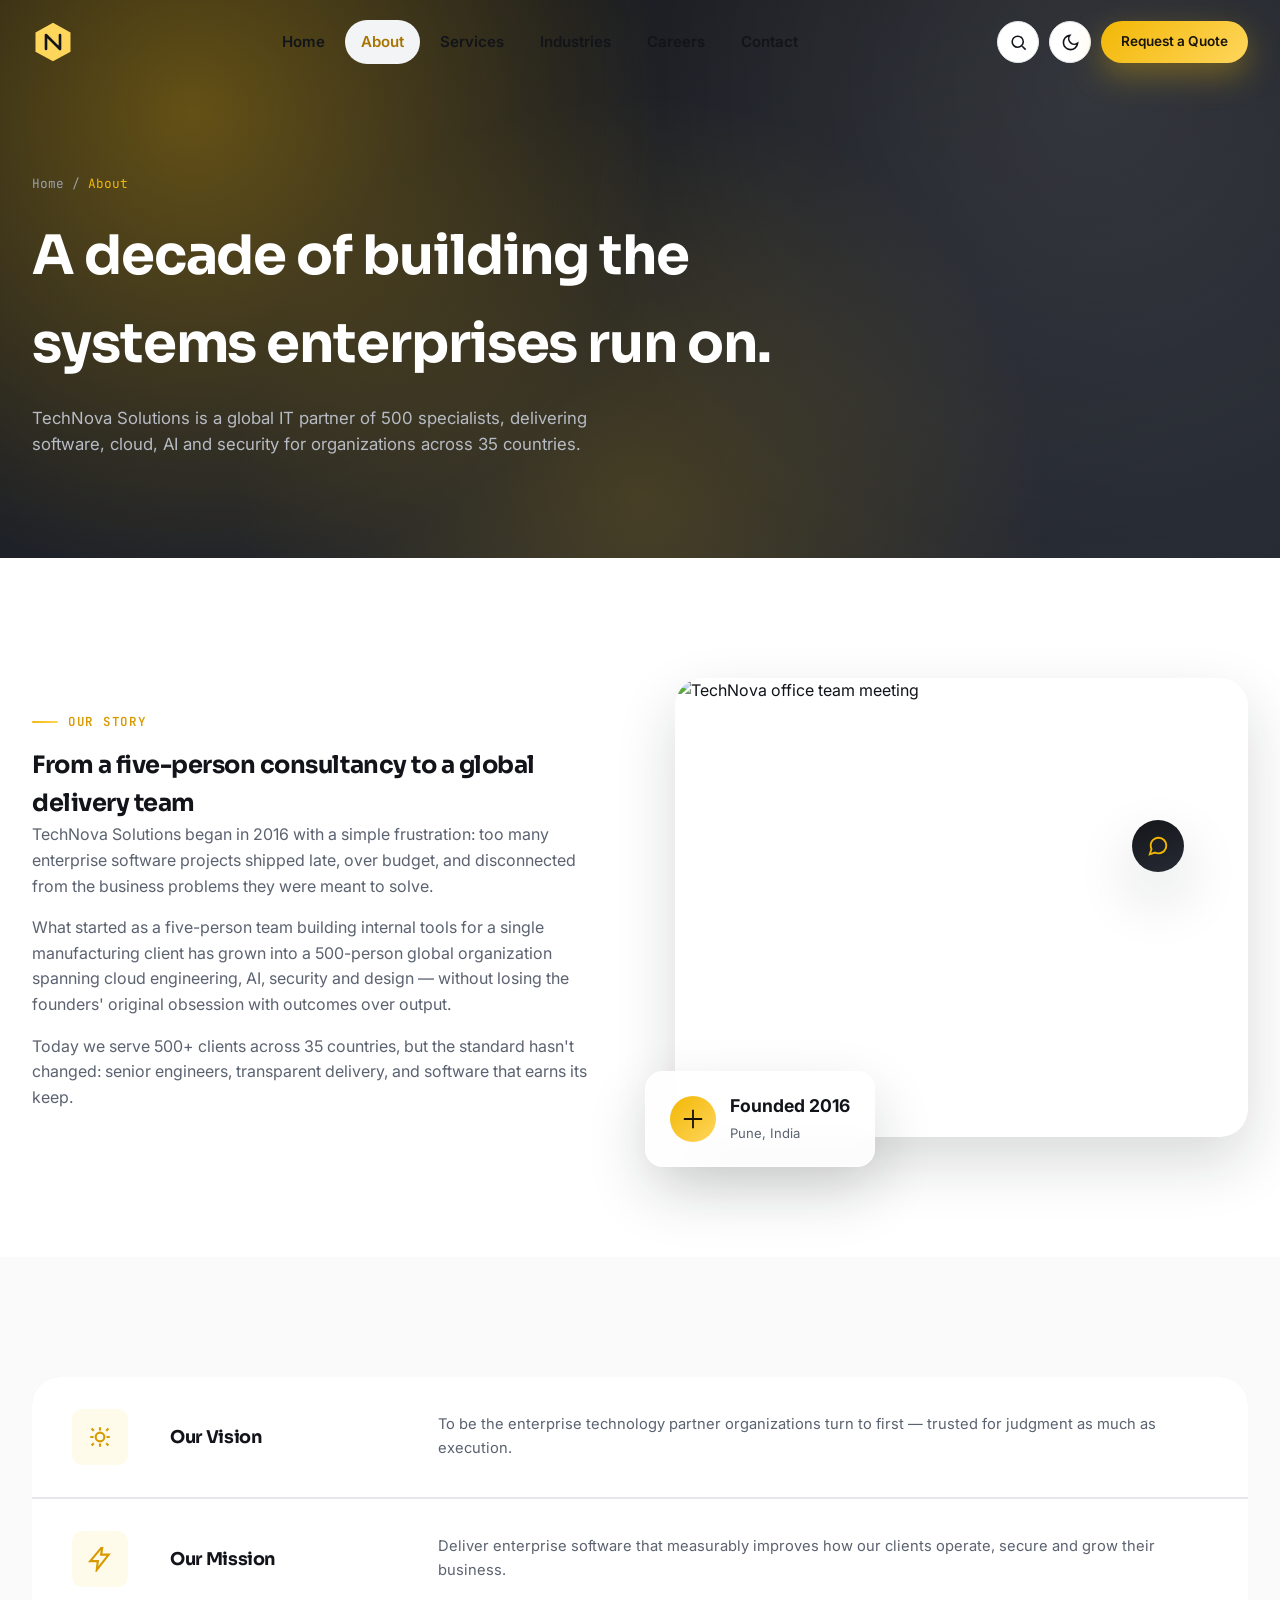
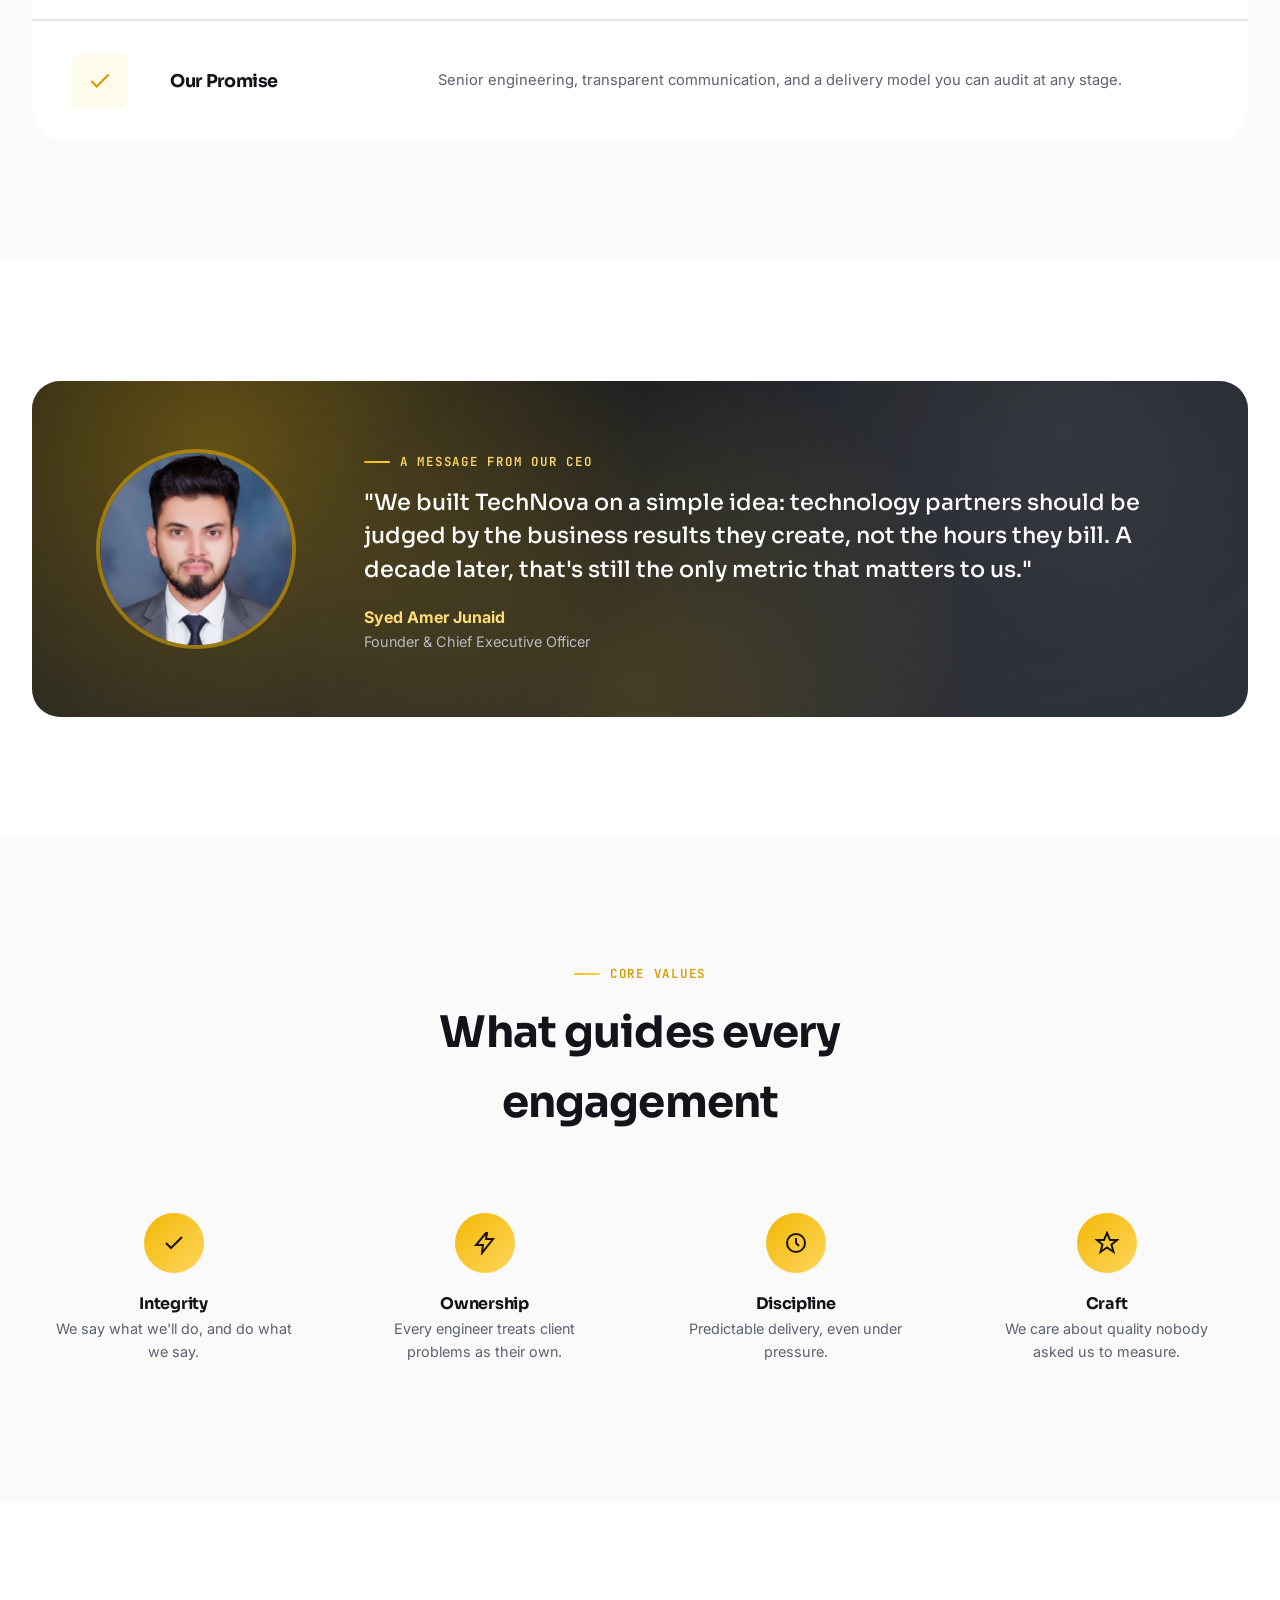
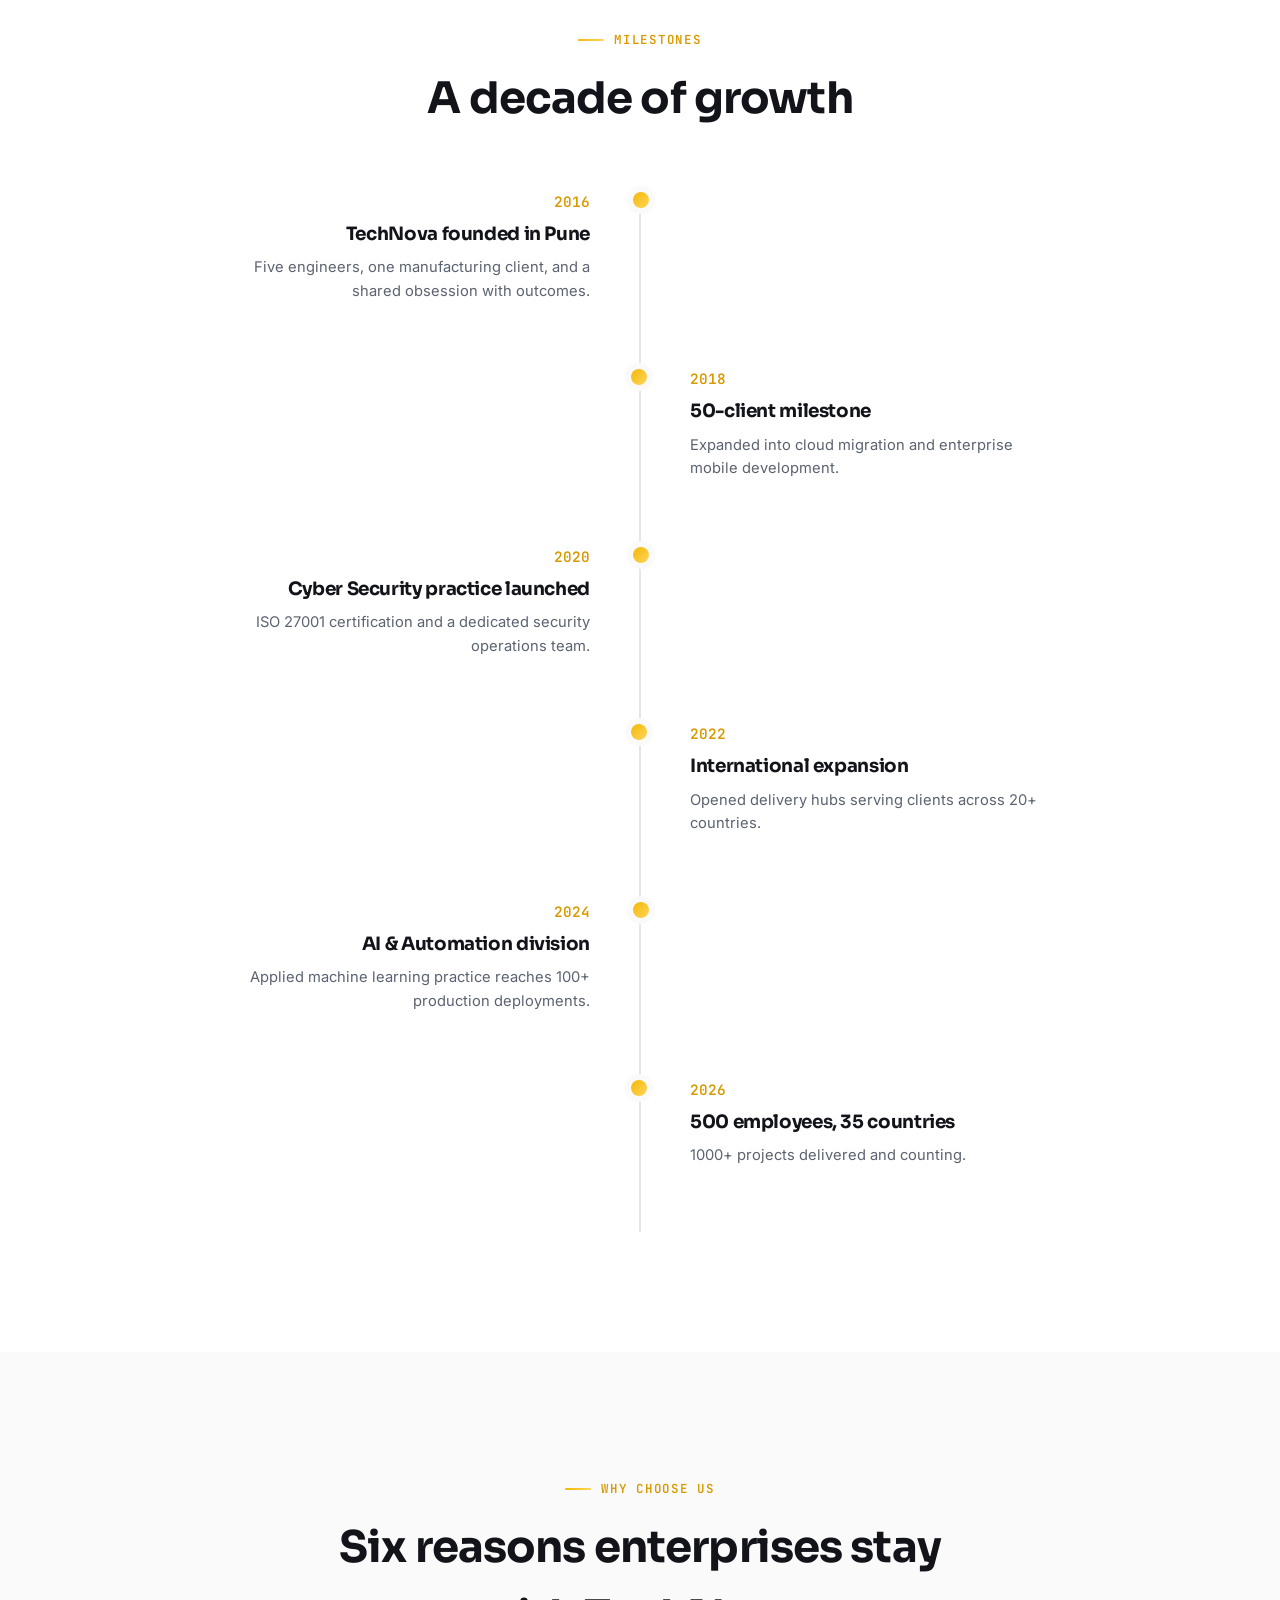
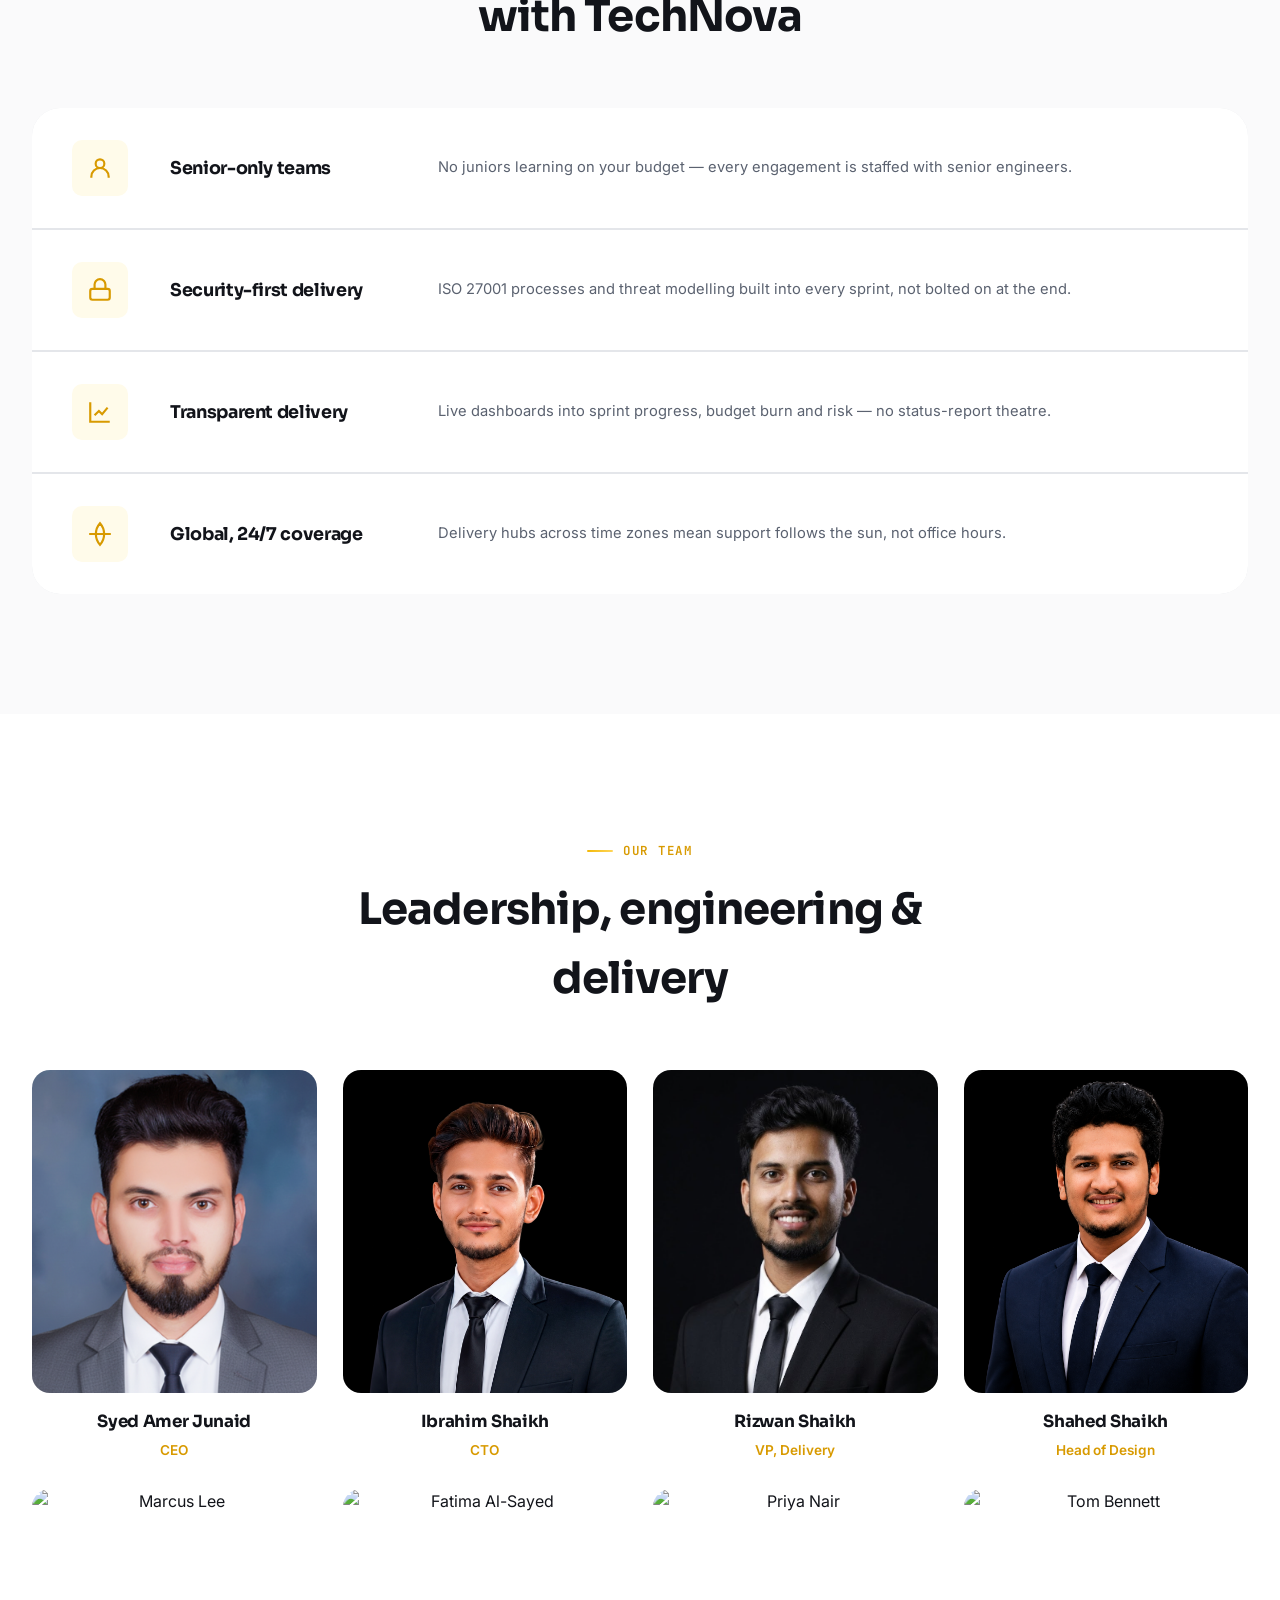
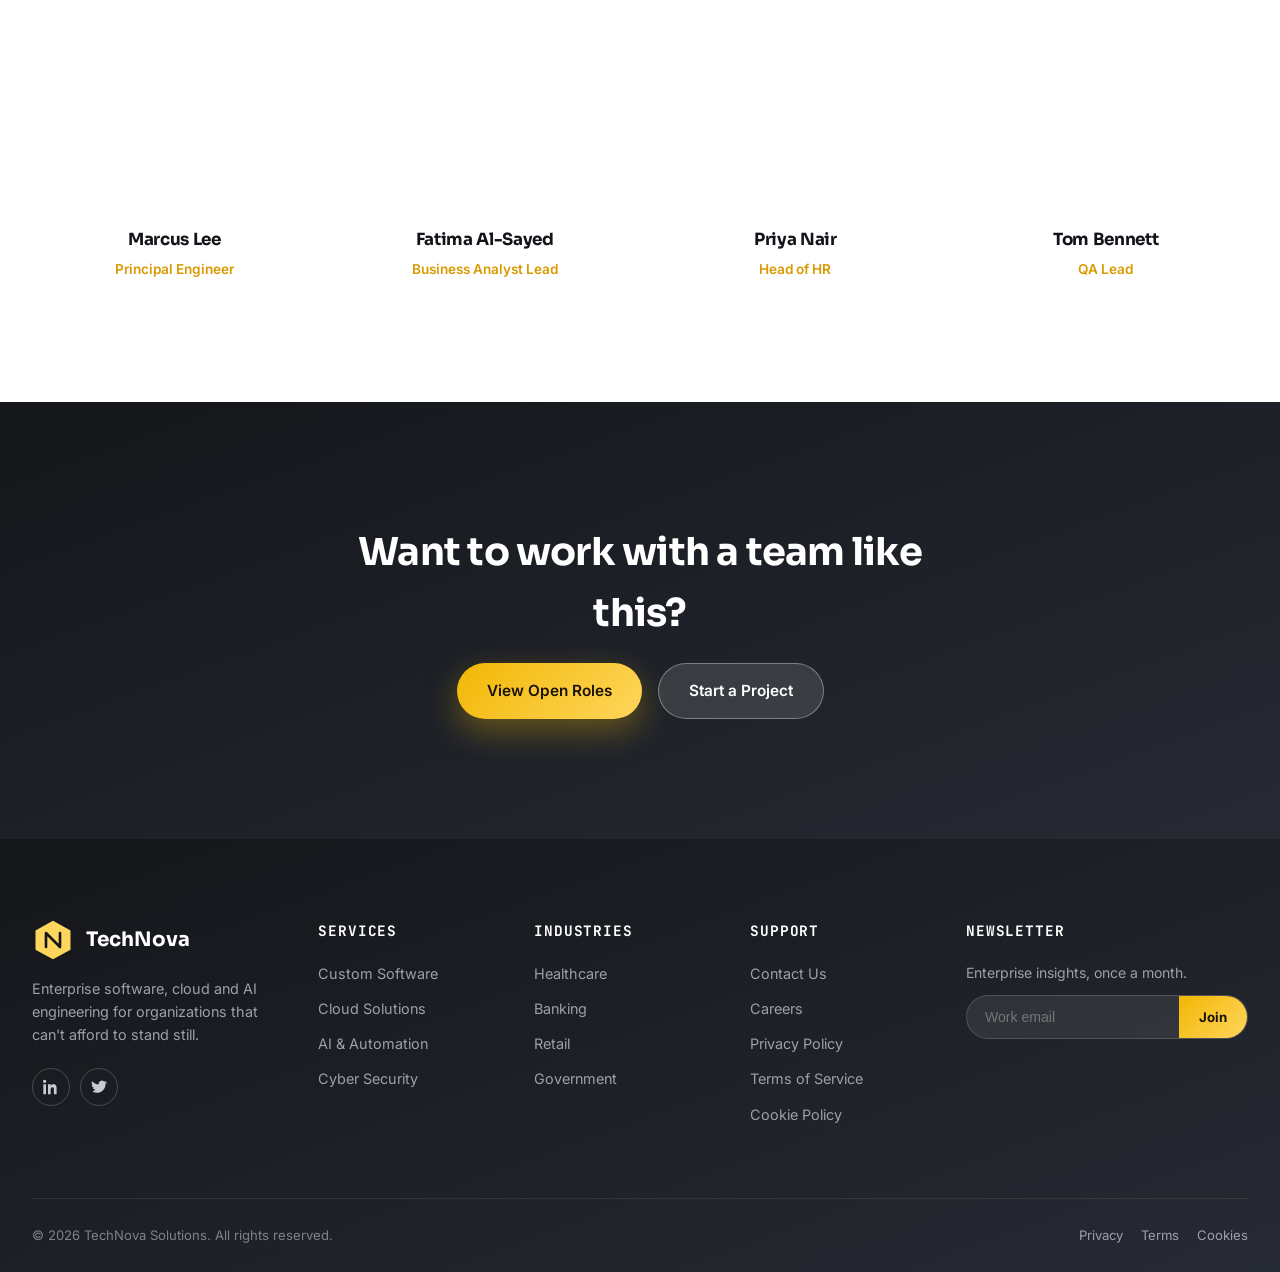
==== commit 83bfcd1b: "2nd commit" ====
--- a/about.html
+++ b/about.html
@@ -86,11 +86,11 @@
 <section class="section-pad">
   <div class="container">
     <div class="ceo-panel reveal">
-      <div class="ceo-photo"><img src="https://images.unsplash.com/photo-1560250097-0b93528c311a?q=80&w=400&auto=format&fit=crop" alt="Rajesh Verma, CEO of TechNova Solutions" loading="lazy"></div>
+      <div class="ceo-photo"><img src="images/CEO IMG.png" alt="Syed Amer Junaid, CEO of TechNova Solutions" loading="lazy"></div>
       <div>
         <div class="eyebrow" style="color:var(--gold-300);">A Message From Our CEO</div>
         <p class="ceo-quote">"We built TechNova on a simple idea: technology partners should be judged by the business results they create, not the hours they bill. A decade later, that's still the only metric that matters to us."</p>
-        <div class="ceo-name">Rajesh Verma</div>
+        <div class="ceo-name">Syed Amer Junaid</div>
         <div class="ceo-role">Founder &amp; Chief Executive Officer</div>
       </div>
     </div>
@@ -155,10 +155,10 @@
   <div class="container">
     <div class="section-head center"><div class="eyebrow">Our Team</div><h2>Leadership, engineering &amp; delivery</h2></div>
     <div class="team-grid stagger">
-      <div class="team-card reveal"><div class="team-photo"><img src="https://images.unsplash.com/photo-1560250097-0b93528c311a?q=80&w=500&auto=format&fit=crop" alt="Rajesh Verma" loading="lazy"><a href="#" class="li" aria-label="LinkedIn"><svg viewBox="0 0 24 24" fill="currentColor"><path d="M4.98 3.5C4.98 4.88 3.87 6 2.5 6S0 4.88 0 3.5 1.12 1 2.5 1s2.48 1.12 2.48 2.5zM.5 8h4V23h-4V8zm7.5 0h3.8v2.05h.05c.53-1 1.83-2.05 3.77-2.05 4.03 0 4.78 2.65 4.78 6.1V23h-4v-6.9c0-1.65-.03-3.77-2.3-3.77-2.3 0-2.65 1.8-2.65 3.65V23h-4V8z"/></svg></a></div><h4>Rajesh Verma</h4><span>CEO</span></div>
-      <div class="team-card reveal"><div class="team-photo"><img src="https://images.unsplash.com/photo-1573497019940-1c28c88b4f3e?q=80&w=500&auto=format&fit=crop" alt="Sarah Williams" loading="lazy"><a href="#" class="li" aria-label="LinkedIn"><svg viewBox="0 0 24 24" fill="currentColor"><path d="M4.98 3.5C4.98 4.88 3.87 6 2.5 6S0 4.88 0 3.5 1.12 1 2.5 1s2.48 1.12 2.48 2.5zM.5 8h4V23h-4V8zm7.5 0h3.8v2.05h.05c.53-1 1.83-2.05 3.77-2.05 4.03 0 4.78 2.65 4.78 6.1V23h-4v-6.9c0-1.65-.03-3.77-2.3-3.77-2.3 0-2.65 1.8-2.65 3.65V23h-4V8z"/></svg></a></div><h4>Sarah Williams</h4><span>CTO</span></div>
-      <div class="team-card reveal"><div class="team-photo"><img src="https://images.unsplash.com/photo-1519085360753-af0119f7cbe7?q=80&w=500&auto=format&fit=crop" alt="Neha Kulkarni" loading="lazy"><a href="#" class="li" aria-label="LinkedIn"><svg viewBox="0 0 24 24" fill="currentColor"><path d="M4.98 3.5C4.98 4.88 3.87 6 2.5 6S0 4.88 0 3.5 1.12 1 2.5 1s2.48 1.12 2.48 2.5zM.5 8h4V23h-4V8zm7.5 0h3.8v2.05h.05c.53-1 1.83-2.05 3.77-2.05 4.03 0 4.78 2.65 4.78 6.1V23h-4v-6.9c0-1.65-.03-3.77-2.3-3.77-2.3 0-2.65 1.8-2.65 3.65V23h-4V8z"/></svg></a></div><h4>Neha Kulkarni</h4><span>VP, Delivery</span></div>
-      <div class="team-card reveal"><div class="team-photo"><img src="https://images.unsplash.com/photo-1519244703995-f4e0f30006d5?q=80&w=500&auto=format&fit=crop" alt="David Okafor" loading="lazy"><a href="#" class="li" aria-label="LinkedIn"><svg viewBox="0 0 24 24" fill="currentColor"><path d="M4.98 3.5C4.98 4.88 3.87 6 2.5 6S0 4.88 0 3.5 1.12 1 2.5 1s2.48 1.12 2.48 2.5zM.5 8h4V23h-4V8zm7.5 0h3.8v2.05h.05c.53-1 1.83-2.05 3.77-2.05 4.03 0 4.78 2.65 4.78 6.1V23h-4v-6.9c0-1.65-.03-3.77-2.3-3.77-2.3 0-2.65 1.8-2.65 3.65V23h-4V8z"/></svg></a></div><h4>David Okafor</h4><span>Head of Design</span></div>
+      <div class="team-card reveal"><div class="team-photo"><img src="images/CEO IMG.png" alt="Syed Amer Junaid" loading="lazy"><a href="#" class="li" aria-label="LinkedIn"><svg viewBox="0 0 24 24" fill="currentColor"><path d="M4.98 3.5C4.98 4.88 3.87 6 2.5 6S0 4.88 0 3.5 1.12 1 2.5 1s2.48 1.12 2.48 2.5zM.5 8h4V23h-4V8zm7.5 0h3.8v2.05h.05c.53-1 1.83-2.05 3.77-2.05 4.03 0 4.78 2.65 4.78 6.1V23h-4v-6.9c0-1.65-.03-3.77-2.3-3.77-2.3 0-2.65 1.8-2.65 3.65V23h-4V8z"/></svg></a></div><h4>Syed Amer Junaid</h4><span>CEO</span></div>
+      <div class="team-card reveal"><div class="team-photo"><img src="images/Ibrahim Shaikh.png" alt="Ibhrahim Shaikh" loading="lazy"><a href="#" class="li" aria-label="LinkedIn"><svg viewBox="0 0 24 24" fill="currentColor"><path d="M4.98 3.5C4.98 4.88 3.87 6 2.5 6S0 4.88 0 3.5 1.12 1 2.5 1s2.48 1.12 2.48 2.5zM.5 8h4V23h-4V8zm7.5 0h3.8v2.05h.05c.53-1 1.83-2.05 3.77-2.05 4.03 0 4.78 2.65 4.78 6.1V23h-4v-6.9c0-1.65-.03-3.77-2.3-3.77-2.3 0-2.65 1.8-2.65 3.65V23h-4V8z"/></svg></a></div><h4>Ibrahim Shaikh</h4><span>CTO</span></div>
+      <div class="team-card reveal"><div class="team-photo"><img src="images/R_Photo.png" alt="Neha Kulkarni" loading="lazy"><a href="#" class="li" aria-label="LinkedIn"><svg viewBox="0 0 24 24" fill="currentColor"><path d="M4.98 3.5C4.98 4.88 3.87 6 2.5 6S0 4.88 0 3.5 1.12 1 2.5 1s2.48 1.12 2.48 2.5zM.5 8h4V23h-4V8zm7.5 0h3.8v2.05h.05c.53-1 1.83-2.05 3.77-2.05 4.03 0 4.78 2.65 4.78 6.1V23h-4v-6.9c0-1.65-.03-3.77-2.3-3.77-2.3 0-2.65 1.8-2.65 3.65V23h-4V8z"/></svg></a></div><h4>Rizwan Shaikh</h4><span>VP, Delivery</span></div>
+      <div class="team-card reveal"><div class="team-photo"><img src="images/Shahed.png" alt="David Okafor" loading="lazy"><a href="#" class="li" aria-label="LinkedIn"><svg viewBox="0 0 24 24" fill="currentColor"><path d="M4.98 3.5C4.98 4.88 3.87 6 2.5 6S0 4.88 0 3.5 1.12 1 2.5 1s2.48 1.12 2.48 2.5zM.5 8h4V23h-4V8zm7.5 0h3.8v2.05h.05c.53-1 1.83-2.05 3.77-2.05 4.03 0 4.78 2.65 4.78 6.1V23h-4v-6.9c0-1.65-.03-3.77-2.3-3.77-2.3 0-2.65 1.8-2.65 3.65V23h-4V8z"/></svg></a></div><h4>Shahed Shaikh</h4><span>Head of Design</span></div>
       <div class="team-card reveal"><div class="team-photo"><img src="https://images.unsplash.com/photo-1500648767791-00dcc994a43e?q=80&w=500&auto=format&fit=crop" alt="Marcus Lee" loading="lazy"><a href="#" class="li" aria-label="LinkedIn"><svg viewBox="0 0 24 24" fill="currentColor"><path d="M4.98 3.5C4.98 4.88 3.87 6 2.5 6S0 4.88 0 3.5 1.12 1 2.5 1s2.48 1.12 2.48 2.5zM.5 8h4V23h-4V8zm7.5 0h3.8v2.05h.05c.53-1 1.83-2.05 3.77-2.05 4.03 0 4.78 2.65 4.78 6.1V23h-4v-6.9c0-1.65-.03-3.77-2.3-3.77-2.3 0-2.65 1.8-2.65 3.65V23h-4V8z"/></svg></a></div><h4>Marcus Lee</h4><span>Principal Engineer</span></div>
       <div class="team-card reveal"><div class="team-photo"><img src="https://images.unsplash.com/photo-1580489944761-15a19d654956?q=80&w=500&auto=format&fit=crop" alt="Fatima Al-Sayed" loading="lazy"><a href="#" class="li" aria-label="LinkedIn"><svg viewBox="0 0 24 24" fill="currentColor"><path d="M4.98 3.5C4.98 4.88 3.87 6 2.5 6S0 4.88 0 3.5 1.12 1 2.5 1s2.48 1.12 2.48 2.5zM.5 8h4V23h-4V8zm7.5 0h3.8v2.05h.05c.53-1 1.83-2.05 3.77-2.05 4.03 0 4.78 2.65 4.78 6.1V23h-4v-6.9c0-1.65-.03-3.77-2.3-3.77-2.3 0-2.65 1.8-2.65 3.65V23h-4V8z"/></svg></a></div><h4>Fatima Al-Sayed</h4><span>Business Analyst Lead</span></div>
       <div class="team-card reveal"><div class="team-photo"><img src="https://images.unsplash.com/photo-1544005313-94ddf0286df2?q=80&w=500&auto=format&fit=crop" alt="Priya Nair" loading="lazy"><a href="#" class="li" aria-label="LinkedIn"><svg viewBox="0 0 24 24" fill="currentColor"><path d="M4.98 3.5C4.98 4.88 3.87 6 2.5 6S0 4.88 0 3.5 1.12 1 2.5 1s2.48 1.12 2.48 2.5zM.5 8h4V23h-4V8zm7.5 0h3.8v2.05h.05c.53-1 1.83-2.05 3.77-2.05 4.03 0 4.78 2.65 4.78 6.1V23h-4v-6.9c0-1.65-.03-3.77-2.3-3.77-2.3 0-2.65 1.8-2.65 3.65V23h-4V8z"/></svg></a></div><h4>Priya Nair</h4><span>Head of HR</span></div>
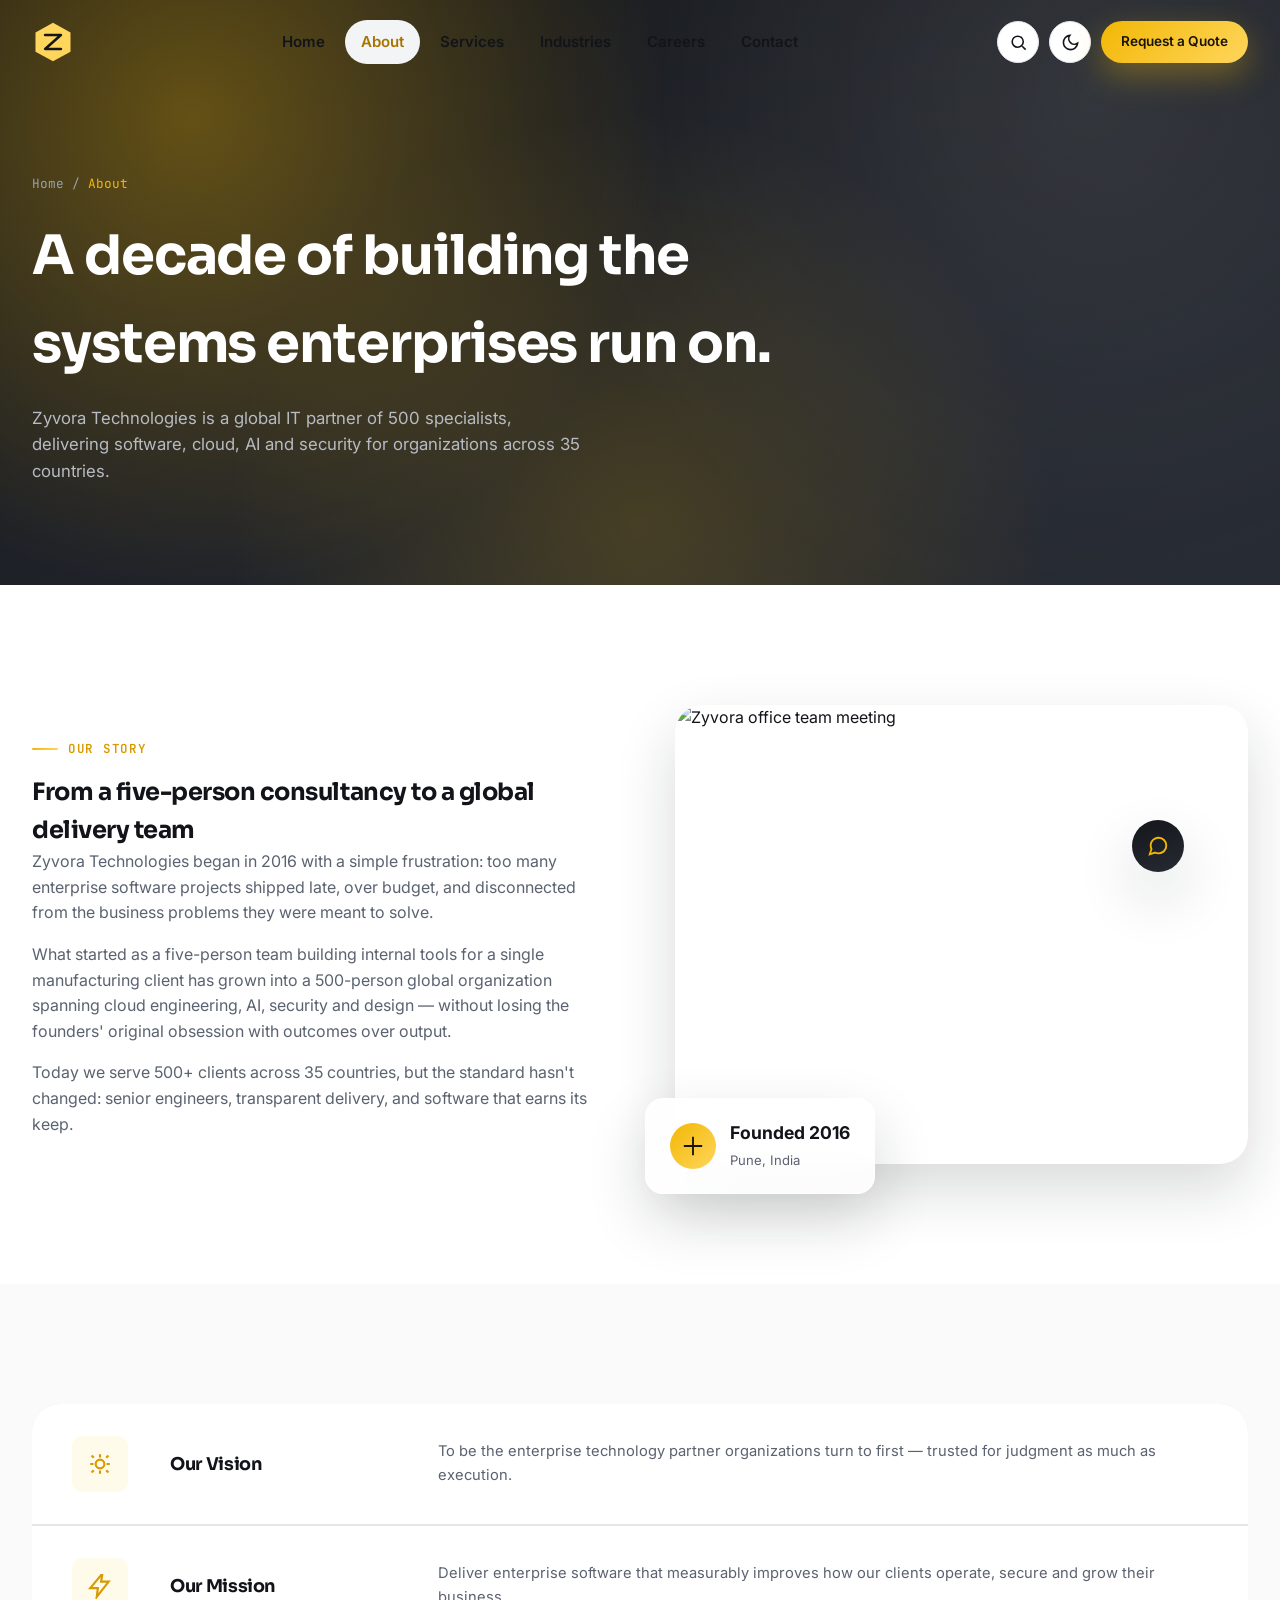
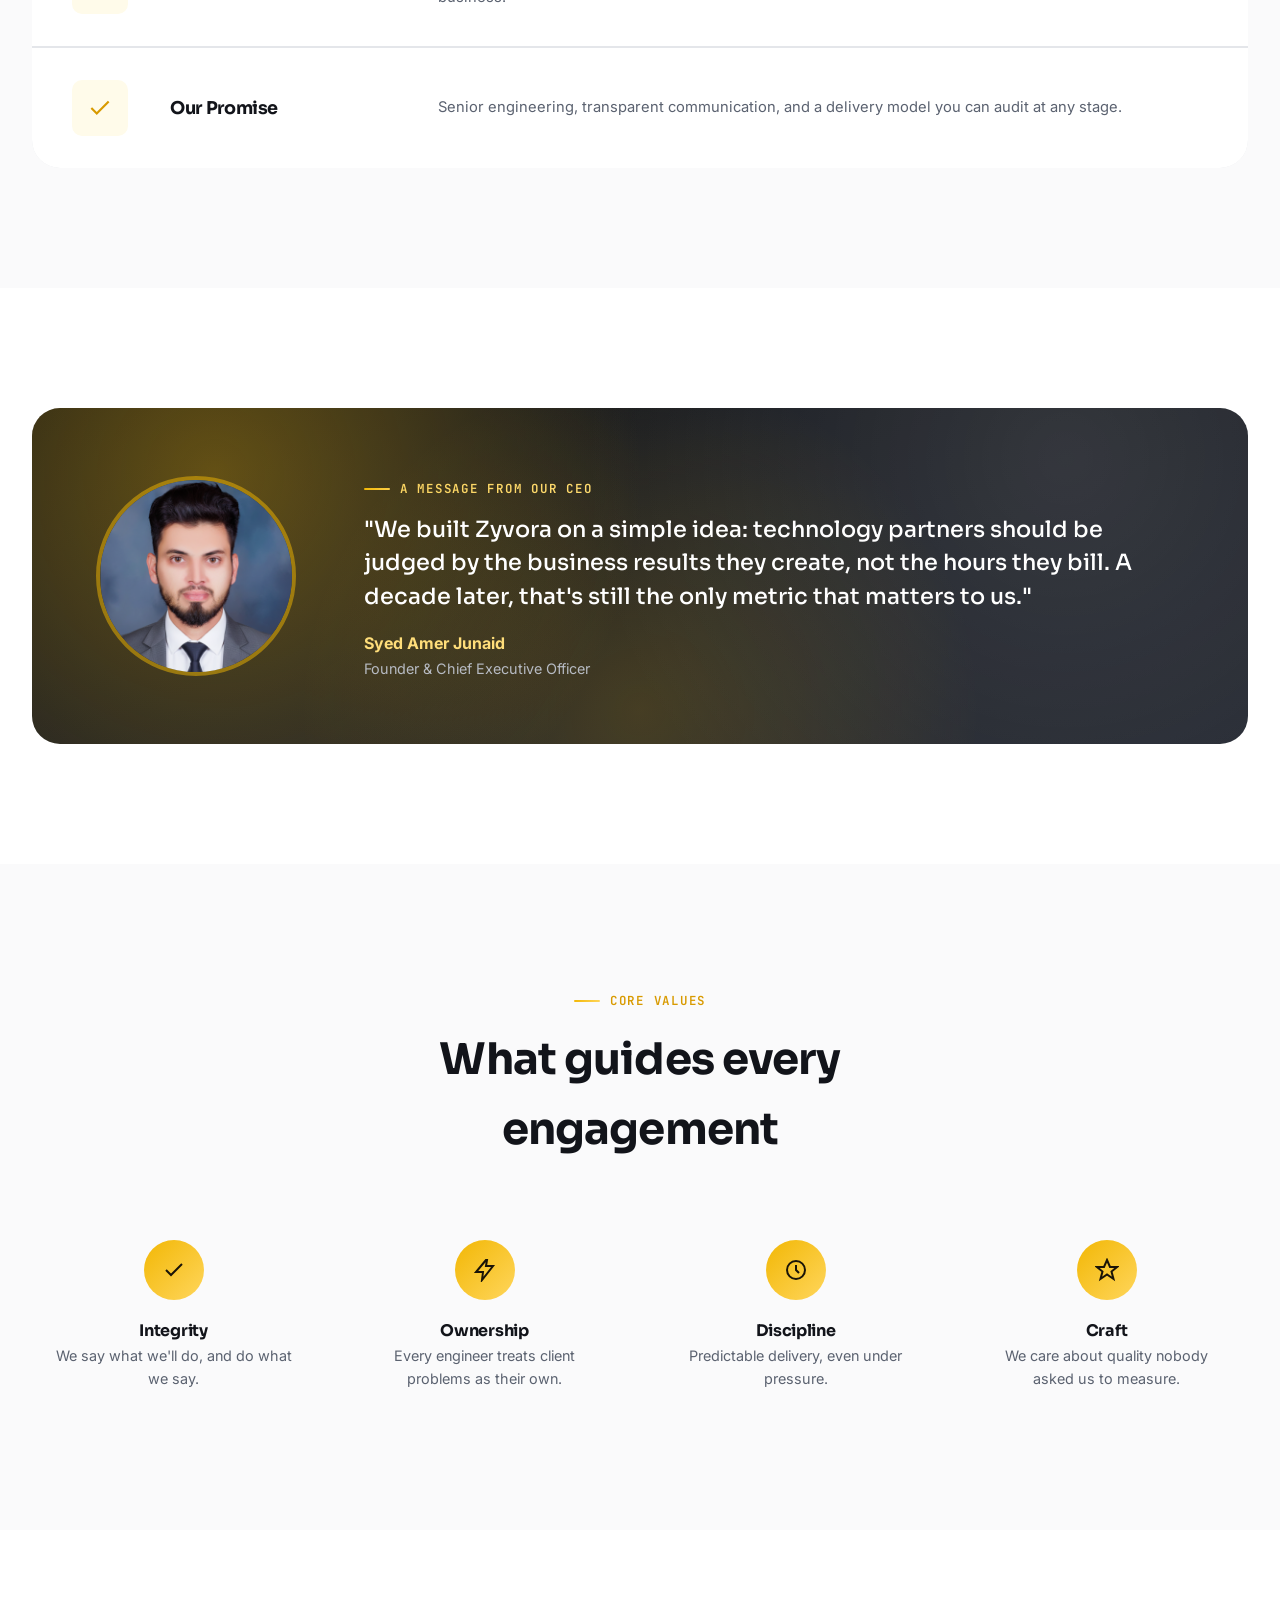
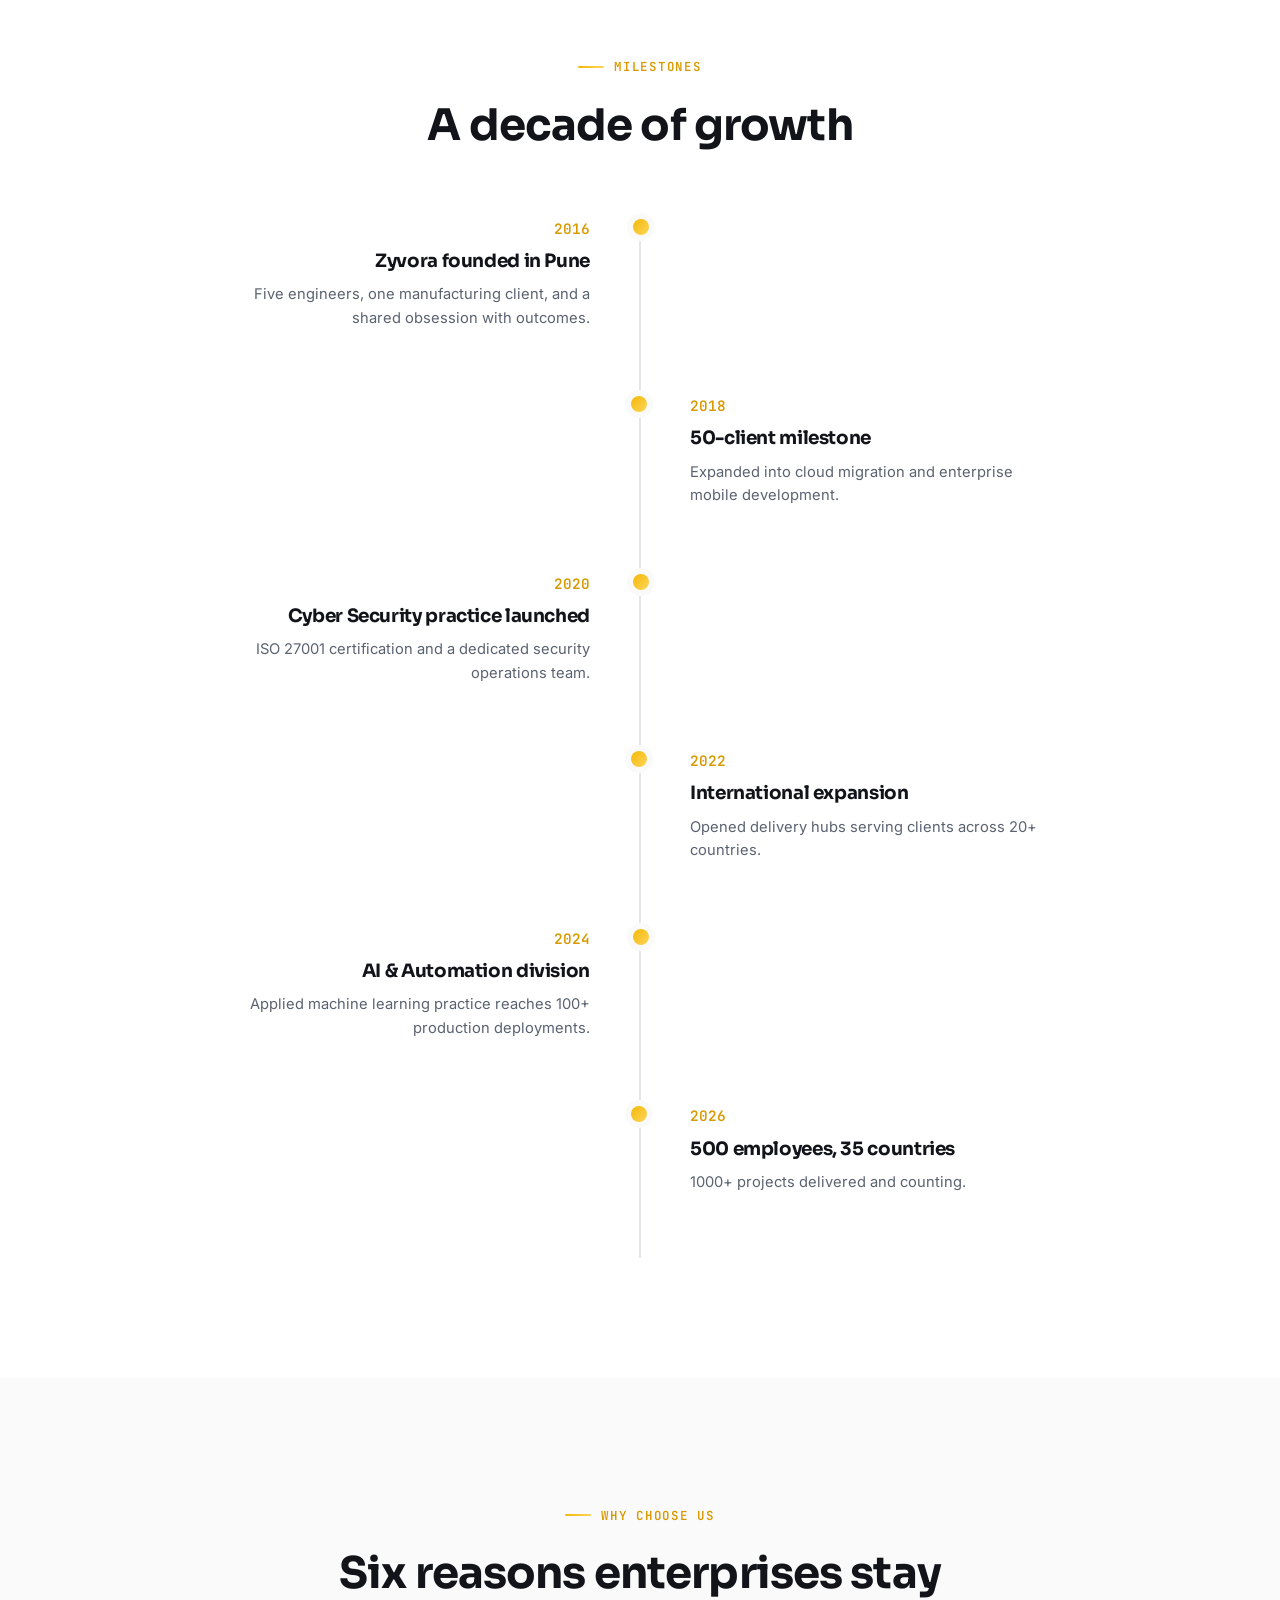
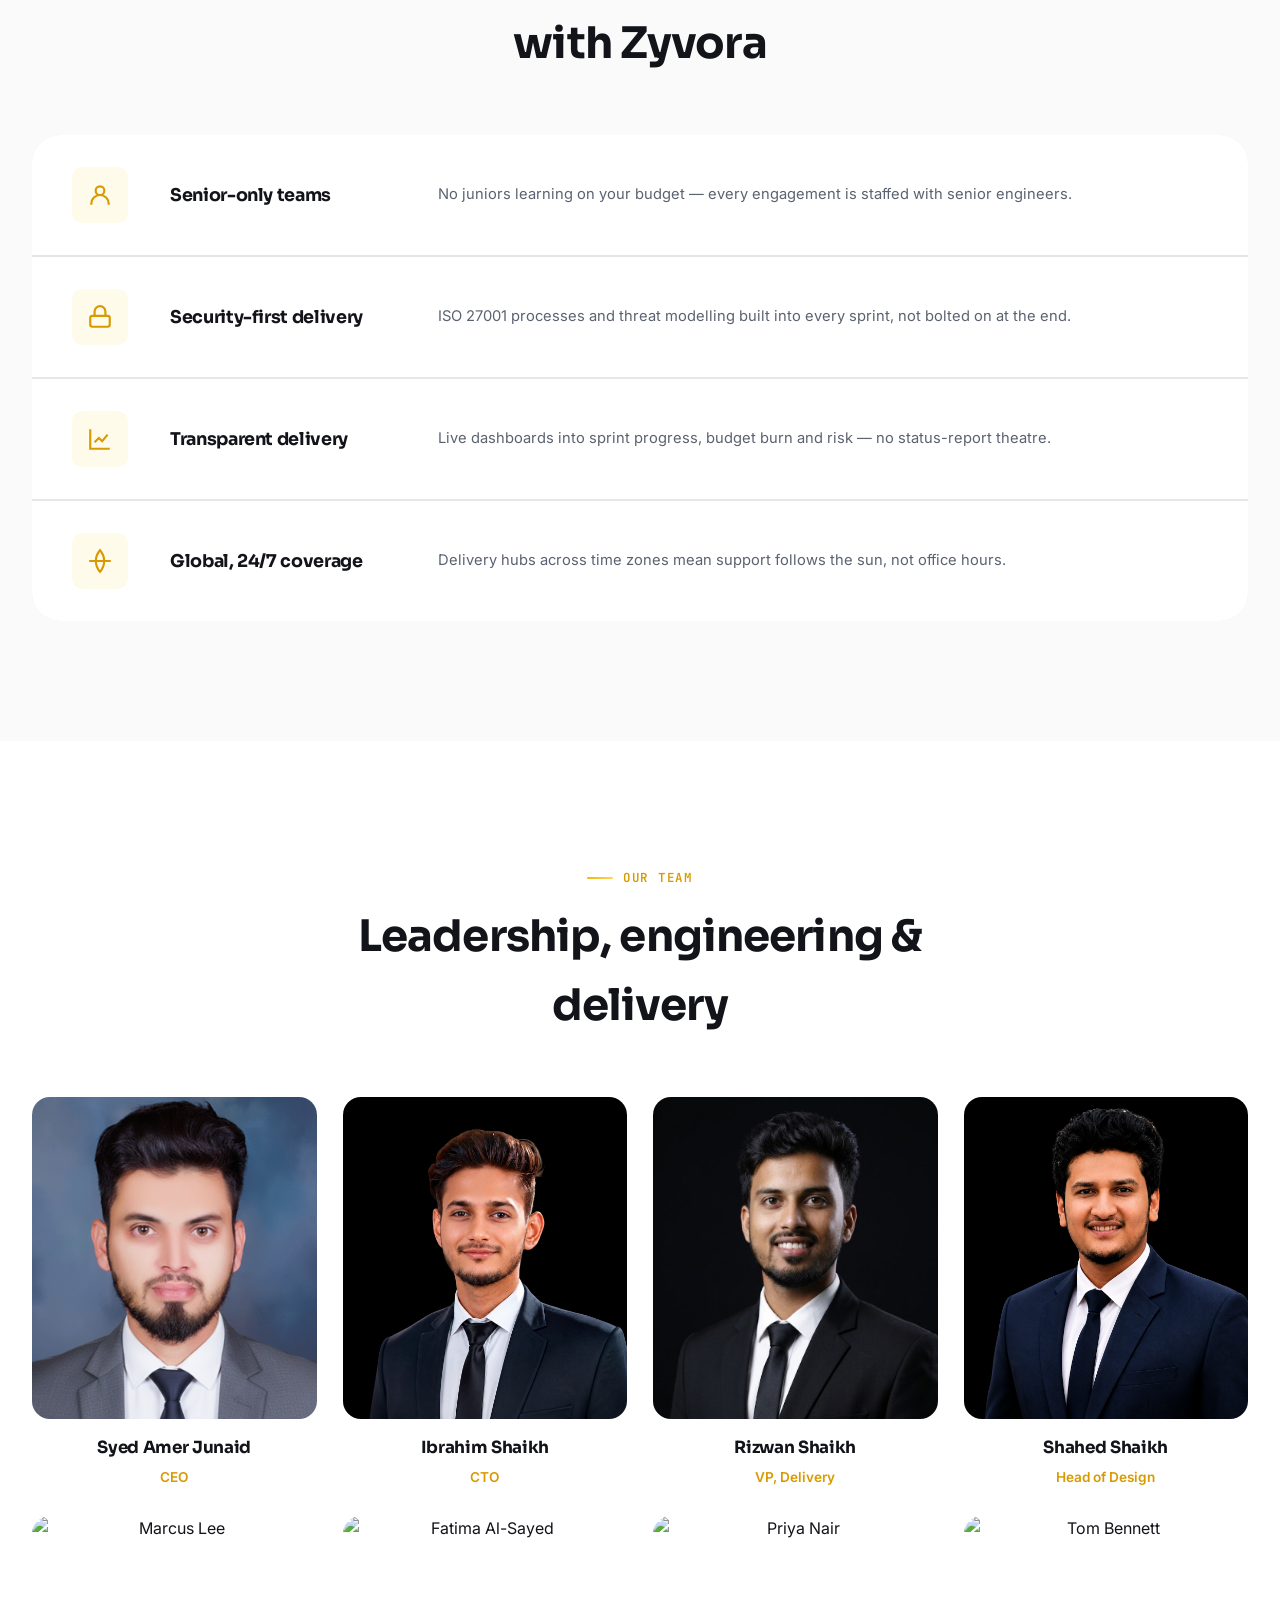
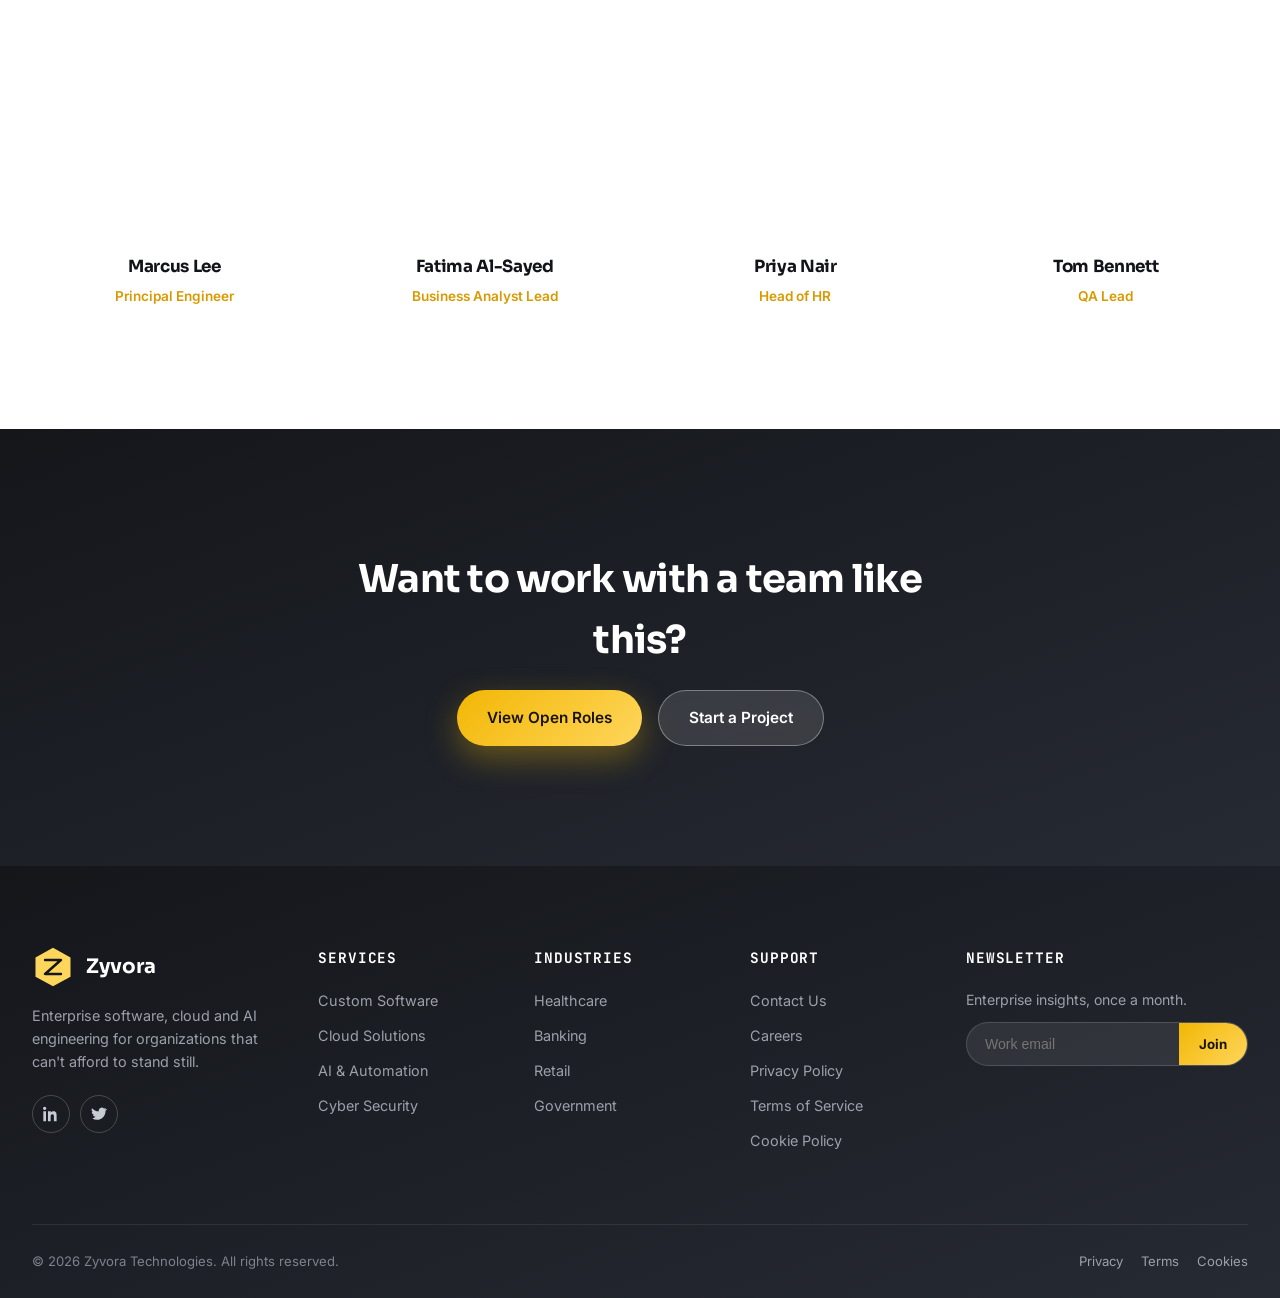
==== commit a7fdfcb6: "changed logo and name to Zyvora" ====
--- a/about.html
+++ b/about.html
@@ -3,8 +3,8 @@
 <head>
 <meta charset="UTF-8">
 <meta name="viewport" content="width=device-width, initial-scale=1.0">
-<title>About Us | TechNova Solutions</title>
-<meta name="description" content="Learn about TechNova Solutions' story, mission, vision, leadership team and the values driving a decade of enterprise IT delivery.">
+<title>About Us | Zyvora Technologies</title>
+<meta name="description" content="Learn about Zyvora Technologies' story, mission, vision, leadership team and the values driving a decade of enterprise IT delivery.">
 <link rel="icon" type="image/svg+xml" href="assets/favicon.svg">
 <link rel="stylesheet" href="css/style.css">
 </head>
@@ -14,7 +14,7 @@
 
 <header class="site-header">
   <div class="container">
-    <a href="index.html" class="brand"><svg class="mark" viewBox="0 0 48 48" fill="none" aria-hidden="true"><polygon points="24,2 44,13 44,35 24,46 4,35 4,13" fill="url(#g1)"/><path d="M16 32V16l16 16V16" stroke="#14161A" stroke-width="3" stroke-linecap="round" stroke-linejoin="round"/><defs><linearGradient id="g1" x1="4" y1="2" x2="44" y2="46"><stop stop-color="#FFD65C"/><stop offset="1" stop-color="#F2B705"/></linearGradient></defs></svg><span class="word">TechNova</span></a>
+    <a href="index.html" class="brand"><svg class="mark" viewBox="0 0 48 48" fill="none" aria-hidden="true"><polygon points="24,2 44,13 44,35 24,46 4,35 4,13" fill="url(#g1)"/><path d="M15 16h18L15 32h18" stroke="#14161A" stroke-width="3" stroke-linecap="round" stroke-linejoin="round"/><defs><linearGradient id="g1" x1="4" y1="2" x2="44" y2="46"><stop stop-color="#FFD65C"/><stop offset="1" stop-color="#F2B705"/></linearGradient></defs></svg><span class="word">Zyvora</span></a>
     <nav class="nav-main" aria-label="Primary">
       <a href="index.html">Home</a><a href="about.html">About</a><a href="services.html">Services</a><a href="industries.html">Industries</a><a href="careers.html">Careers</a><a href="contact.html">Contact</a>
     </nav>
@@ -38,7 +38,7 @@
   <div class="container">
     <div class="breadcrumb"><a href="index.html">Home</a> / <span>About</span></div>
     <h1>A decade of building the systems enterprises run on.</h1>
-    <p>TechNova Solutions is a global IT partner of 500 specialists, delivering software, cloud, AI and security for organizations across 35 countries.</p>
+    <p>Zyvora Technologies is a global IT partner of 500 specialists, delivering software, cloud, AI and security for organizations across 35 countries.</p>
   </div>
 </section>
 
@@ -48,12 +48,12 @@
     <div class="reveal">
       <div class="eyebrow">Our Story</div>
       <h2>From a five-person consultancy to a global delivery team</h2>
-      <p style="color:var(--text-muted);margin-bottom:16px;">TechNova Solutions began in 2016 with a simple frustration: too many enterprise software projects shipped late, over budget, and disconnected from the business problems they were meant to solve.</p>
+      <p style="color:var(--text-muted);margin-bottom:16px;">Zyvora Technologies began in 2016 with a simple frustration: too many enterprise software projects shipped late, over budget, and disconnected from the business problems they were meant to solve.</p>
       <p style="color:var(--text-muted);margin-bottom:16px;">What started as a five-person team building internal tools for a single manufacturing client has grown into a 500-person global organization spanning cloud engineering, AI, security and design — without losing the founders' original obsession with outcomes over output.</p>
       <p style="color:var(--text-muted);">Today we serve 500+ clients across 35 countries, but the standard hasn't changed: senior engineers, transparent delivery, and software that earns its keep.</p>
     </div>
     <div class="split-media reveal-zoom">
-      <img src="https://images.unsplash.com/photo-1600880292203-757bb62b4baf?q=80&w=1000&auto=format&fit=crop" alt="TechNova office team meeting" loading="lazy">
+      <img src="https://images.unsplash.com/photo-1600880292203-757bb62b4baf?q=80&w=1000&auto=format&fit=crop" alt="Zyvora office team meeting" loading="lazy">
       <div class="floating-card"><div class="ico"><svg viewBox="0 0 24 24" fill="none" stroke="currentColor" stroke-width="2"><path d="M12 2v20M2 12h20"/></svg></div><div><strong>Founded 2016</strong><span>Pune, India</span></div></div>
     </div>
   </div>
@@ -86,10 +86,10 @@
 <section class="section-pad">
   <div class="container">
     <div class="ceo-panel reveal">
-      <div class="ceo-photo"><img src="images/CEO IMG.png" alt="Syed Amer Junaid, CEO of TechNova Solutions" loading="lazy"></div>
+      <div class="ceo-photo"><img src="images/CEO IMG.png" alt="Syed Amer Junaid, CEO of Zyvora Technologies" loading="lazy"></div>
       <div>
         <div class="eyebrow" style="color:var(--gold-300);">A Message From Our CEO</div>
-        <p class="ceo-quote">"We built TechNova on a simple idea: technology partners should be judged by the business results they create, not the hours they bill. A decade later, that's still the only metric that matters to us."</p>
+        <p class="ceo-quote">"We built Zyvora on a simple idea: technology partners should be judged by the business results they create, not the hours they bill. A decade later, that's still the only metric that matters to us."</p>
         <div class="ceo-name">Syed Amer Junaid</div>
         <div class="ceo-role">Founder &amp; Chief Executive Officer</div>
       </div>
@@ -127,7 +127,7 @@
   <div class="container">
     <div class="section-head center"><div class="eyebrow">Milestones</div><h2>A decade of growth</h2></div>
     <div class="timeline">
-      <div class="timeline-item"><span class="dot"></span><div class="year">2016</div><h4>TechNova founded in Pune</h4><p>Five engineers, one manufacturing client, and a shared obsession with outcomes.</p></div>
+      <div class="timeline-item"><span class="dot"></span><div class="year">2016</div><h4>Zyvora founded in Pune</h4><p>Five engineers, one manufacturing client, and a shared obsession with outcomes.</p></div>
       <div class="timeline-item"><span class="dot"></span><div class="year">2018</div><h4>50-client milestone</h4><p>Expanded into cloud migration and enterprise mobile development.</p></div>
       <div class="timeline-item"><span class="dot"></span><div class="year">2020</div><h4>Cyber Security practice launched</h4><p>ISO 27001 certification and a dedicated security operations team.</p></div>
       <div class="timeline-item"><span class="dot"></span><div class="year">2022</div><h4>International expansion</h4><p>Opened delivery hubs serving clients across 20+ countries.</p></div>
@@ -140,7 +140,7 @@
 <!-- Why Choose Us -->
 <section class="section-pad bg-surface">
   <div class="container">
-    <div class="section-head center"><div class="eyebrow">Why Choose Us</div><h2>Six reasons enterprises stay with TechNova</h2></div>
+    <div class="section-head center"><div class="eyebrow">Why Choose Us</div><h2>Six reasons enterprises stay with Zyvora</h2></div>
     <div class="feature-rows">
       <div class="feature-row reveal"><div class="fi"><svg viewBox="0 0 24 24" fill="none" stroke="currentColor" stroke-width="2"><circle cx="12" cy="8" r="4"/><path d="M4 21v-1a8 8 0 0116 0v1"/></svg></div><h4 class="fi-label">Senior-only teams</h4><p>No juniors learning on your budget — every engagement is staffed with senior engineers.</p></div>
       <div class="feature-row reveal"><div class="fi"><svg viewBox="0 0 24 24" fill="none" stroke="currentColor" stroke-width="2"><rect x="3" y="11" width="18" height="10" rx="2"/><path d="M7 11V7a5 5 0 0110 0v4"/></svg></div><h4 class="fi-label">Security-first delivery</h4><p>ISO 27001 processes and threat modelling built into every sprint, not bolted on at the end.</p></div>
@@ -181,7 +181,7 @@
   <div class="container">
     <div class="footer-top">
       <div class="footer-brand">
-        <a href="index.html" class="brand"><svg class="mark" viewBox="0 0 48 48" fill="none" aria-hidden="true"><polygon points="24,2 44,13 44,35 24,46 4,35 4,13" fill="url(#g2)"/><path d="M16 32V16l16 16V16" stroke="#14161A" stroke-width="3" stroke-linecap="round" stroke-linejoin="round"/><defs><linearGradient id="g2" x1="4" y1="2" x2="44" y2="46"><stop stop-color="#FFD65C"/><stop offset="1" stop-color="#F2B705"/></linearGradient></defs></svg><span>TechNova</span></a>
+        <a href="index.html" class="brand"><svg class="mark" viewBox="0 0 48 48" fill="none" aria-hidden="true"><polygon points="24,2 44,13 44,35 24,46 4,35 4,13" fill="url(#g2)"/><path d="M15 16h18L15 32h18" stroke="#14161A" stroke-width="3" stroke-linecap="round" stroke-linejoin="round"/><defs><linearGradient id="g2" x1="4" y1="2" x2="44" y2="46"><stop stop-color="#FFD65C"/><stop offset="1" stop-color="#F2B705"/></linearGradient></defs></svg><span>Zyvora</span></a>
         <p>Enterprise software, cloud and AI engineering for organizations that can't afford to stand still.</p>
         <div class="social-row">
           <a href="#" aria-label="LinkedIn"><svg viewBox="0 0 24 24" fill="currentColor"><path d="M4.98 3.5C4.98 4.88 3.87 6 2.5 6S0 4.88 0 3.5 1.12 1 2.5 1s2.48 1.12 2.48 2.5zM.5 8h4V23h-4V8zm7.5 0h3.8v2.05h.05c.53-1 1.83-2.05 3.77-2.05 4.03 0 4.78 2.65 4.78 6.1V23h-4v-6.9c0-1.65-.03-3.77-2.3-3.77-2.3 0-2.65 1.8-2.65 3.65V23h-4V8z"/></svg></a>
@@ -195,13 +195,13 @@
         <form class="newsletter-form" onsubmit="event.preventDefault();this.querySelector('input').value='Subscribed ✓';"><input type="email" placeholder="Work email" required aria-label="Email for newsletter"><button type="submit">Join</button></form>
       </div>
     </div>
-    <div class="footer-bottom"><span>© 2026 TechNova Solutions. All rights reserved.</span><div><a href="privacy.html">Privacy</a><a href="terms.html">Terms</a><a href="cookies.html">Cookies</a></div></div>
+    <div class="footer-bottom"><span>© 2026 Zyvora Technologies. All rights reserved.</span><div><a href="privacy.html">Privacy</a><a href="terms.html">Terms</a><a href="cookies.html">Cookies</a></div></div>
   </div>
 </footer>
 
 <button class="back-to-top" aria-label="Back to top"><svg viewBox="0 0 24 24" fill="none" stroke="currentColor" stroke-width="2"><path d="M12 19V5M5 12l7-7 7 7"/></svg></button>
 <div class="chat-widget">
-  <div class="chat-panel"><div class="chat-head"><strong>TechNova Support</strong><span>Typically replies in a few minutes</span></div><div class="chat-body"><div class="chat-bubble">👋 Hi! Have a project in mind? Tell us a bit about it.</div></div><div class="chat-input-row"><input type="text" placeholder="Type a message…" aria-label="Chat message"><button aria-label="Send message"><svg width="18" height="18" viewBox="0 0 24 24" fill="none" stroke="currentColor" stroke-width="2"><path d="M22 2L11 13M22 2l-7 20-4-9-9-4 20-7z"/></svg></button></div></div>
+  <div class="chat-panel"><div class="chat-head"><strong>Zyvora Support</strong><span>Typically replies in a few minutes</span></div><div class="chat-body"><div class="chat-bubble">👋 Hi! Have a project in mind? Tell us a bit about it.</div></div><div class="chat-input-row"><input type="text" placeholder="Type a message…" aria-label="Chat message"><button aria-label="Send message"><svg width="18" height="18" viewBox="0 0 24 24" fill="none" stroke="currentColor" stroke-width="2"><path d="M22 2L11 13M22 2l-7 20-4-9-9-4 20-7z"/></svg></button></div></div>
   <button class="chat-toggle" aria-label="Open live chat"><svg viewBox="0 0 24 24" fill="none" stroke="currentColor" stroke-width="2"><path d="M21 11.5a8.38 8.38 0 01-.9 3.8 8.5 8.5 0 01-7.6 4.7 8.38 8.38 0 01-3.8-.9L3 21l1.9-5.7a8.38 8.38 0 01-.9-3.8 8.5 8.5 0 014.7-7.6 8.38 8.38 0 013.8-.9h.5a8.48 8.48 0 018 8v.5z"/></svg></button>
 </div>
 
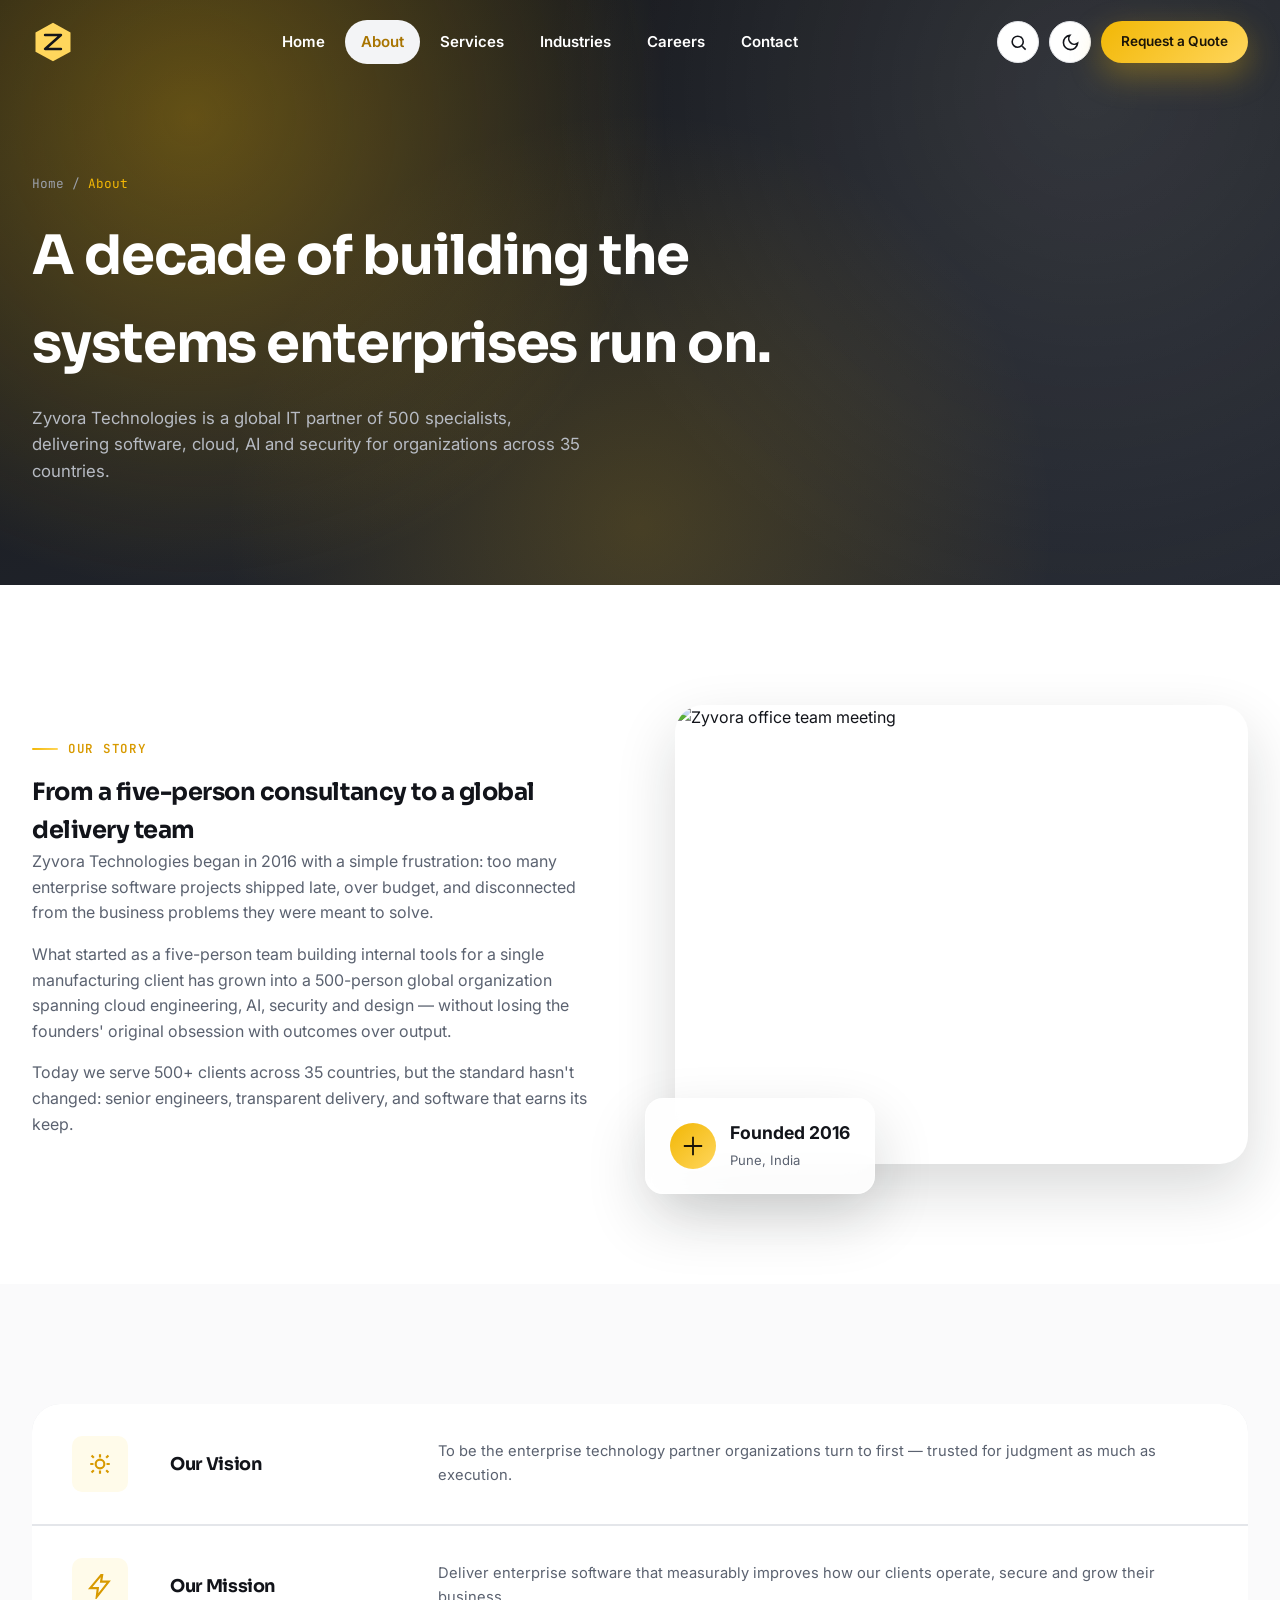
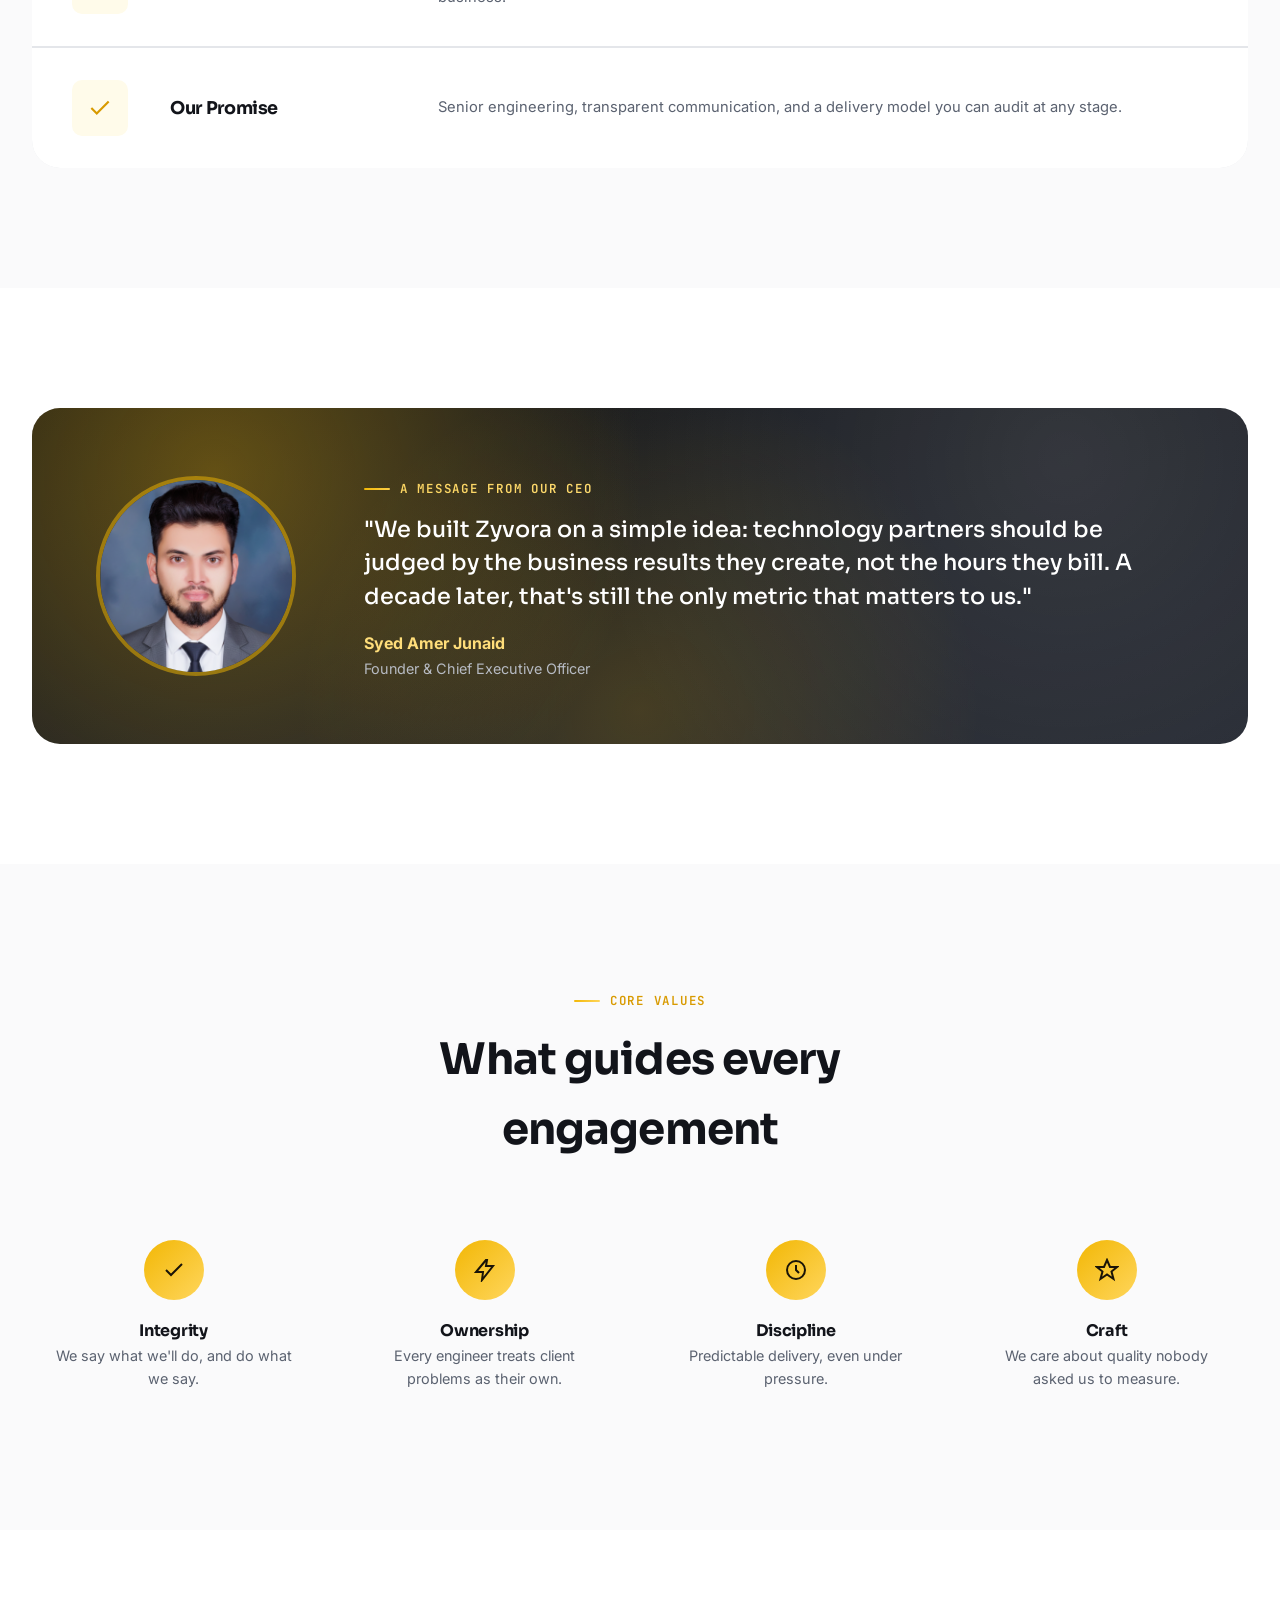
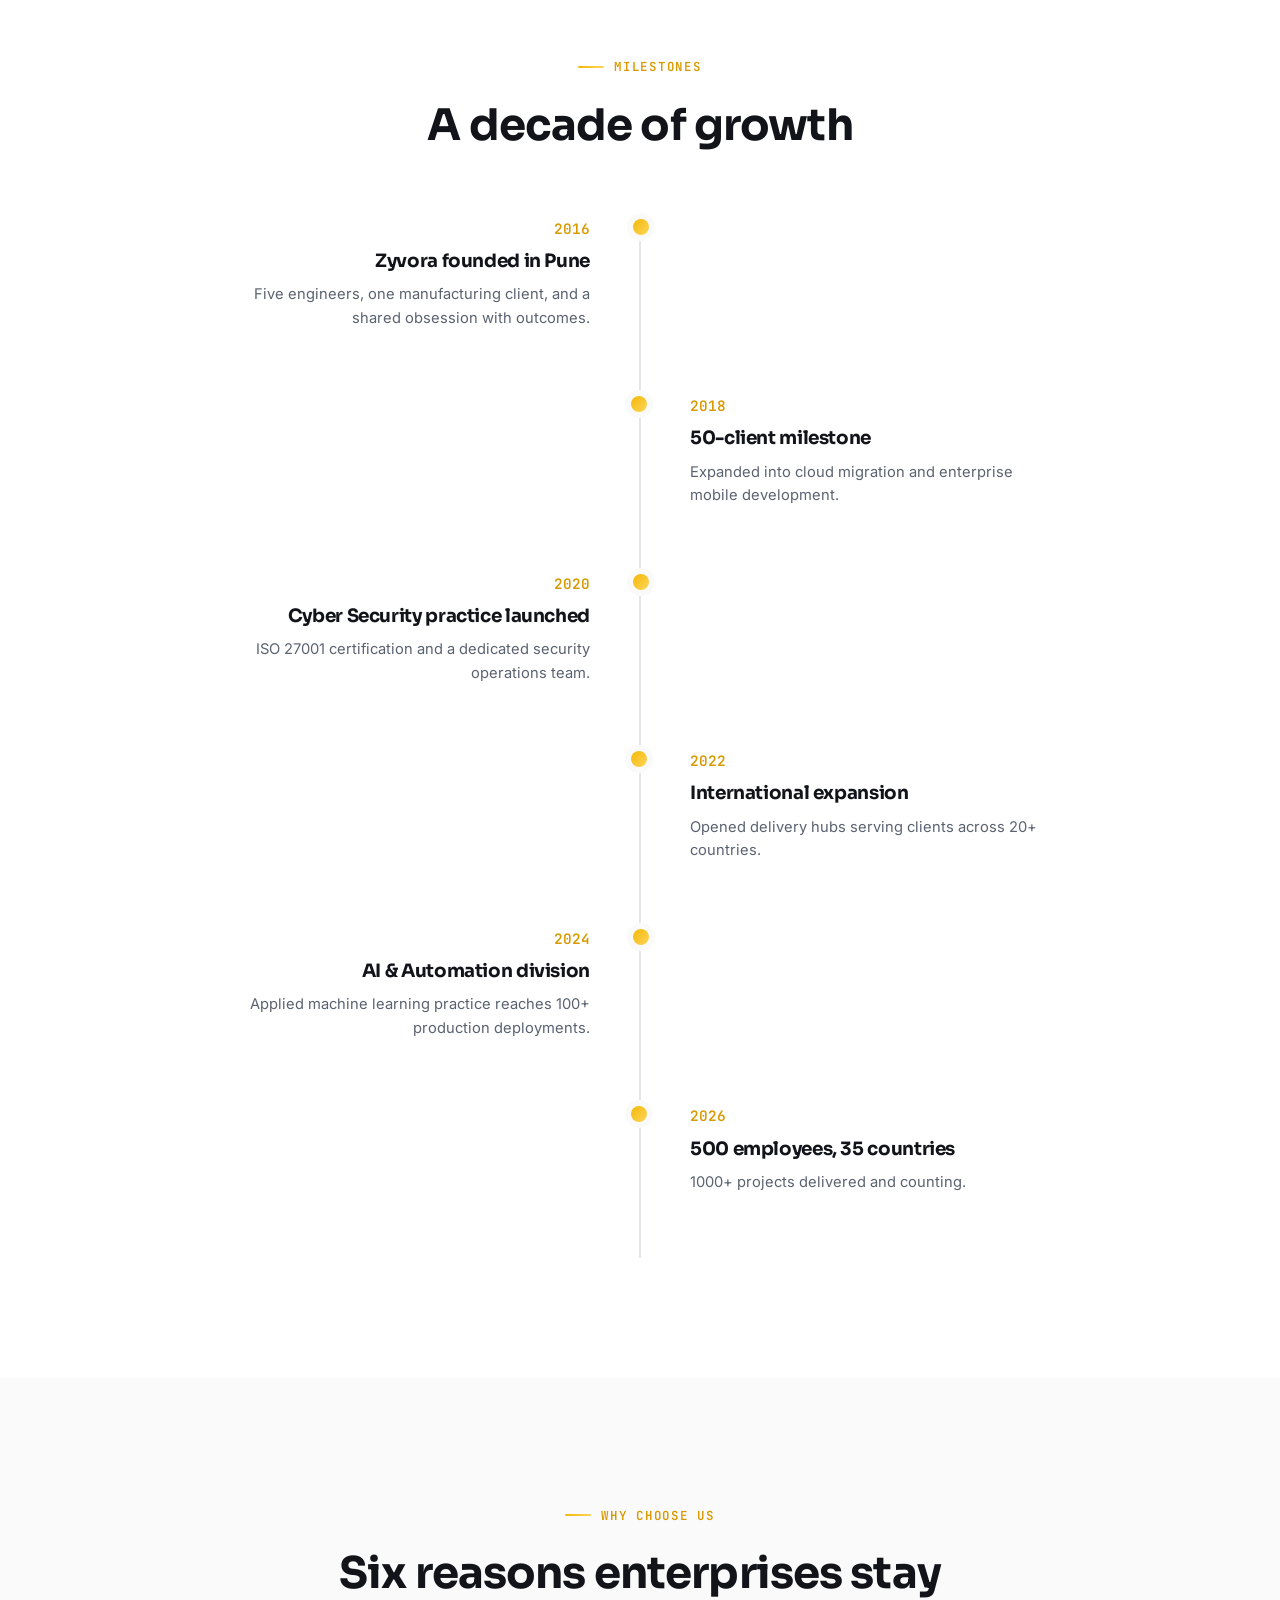
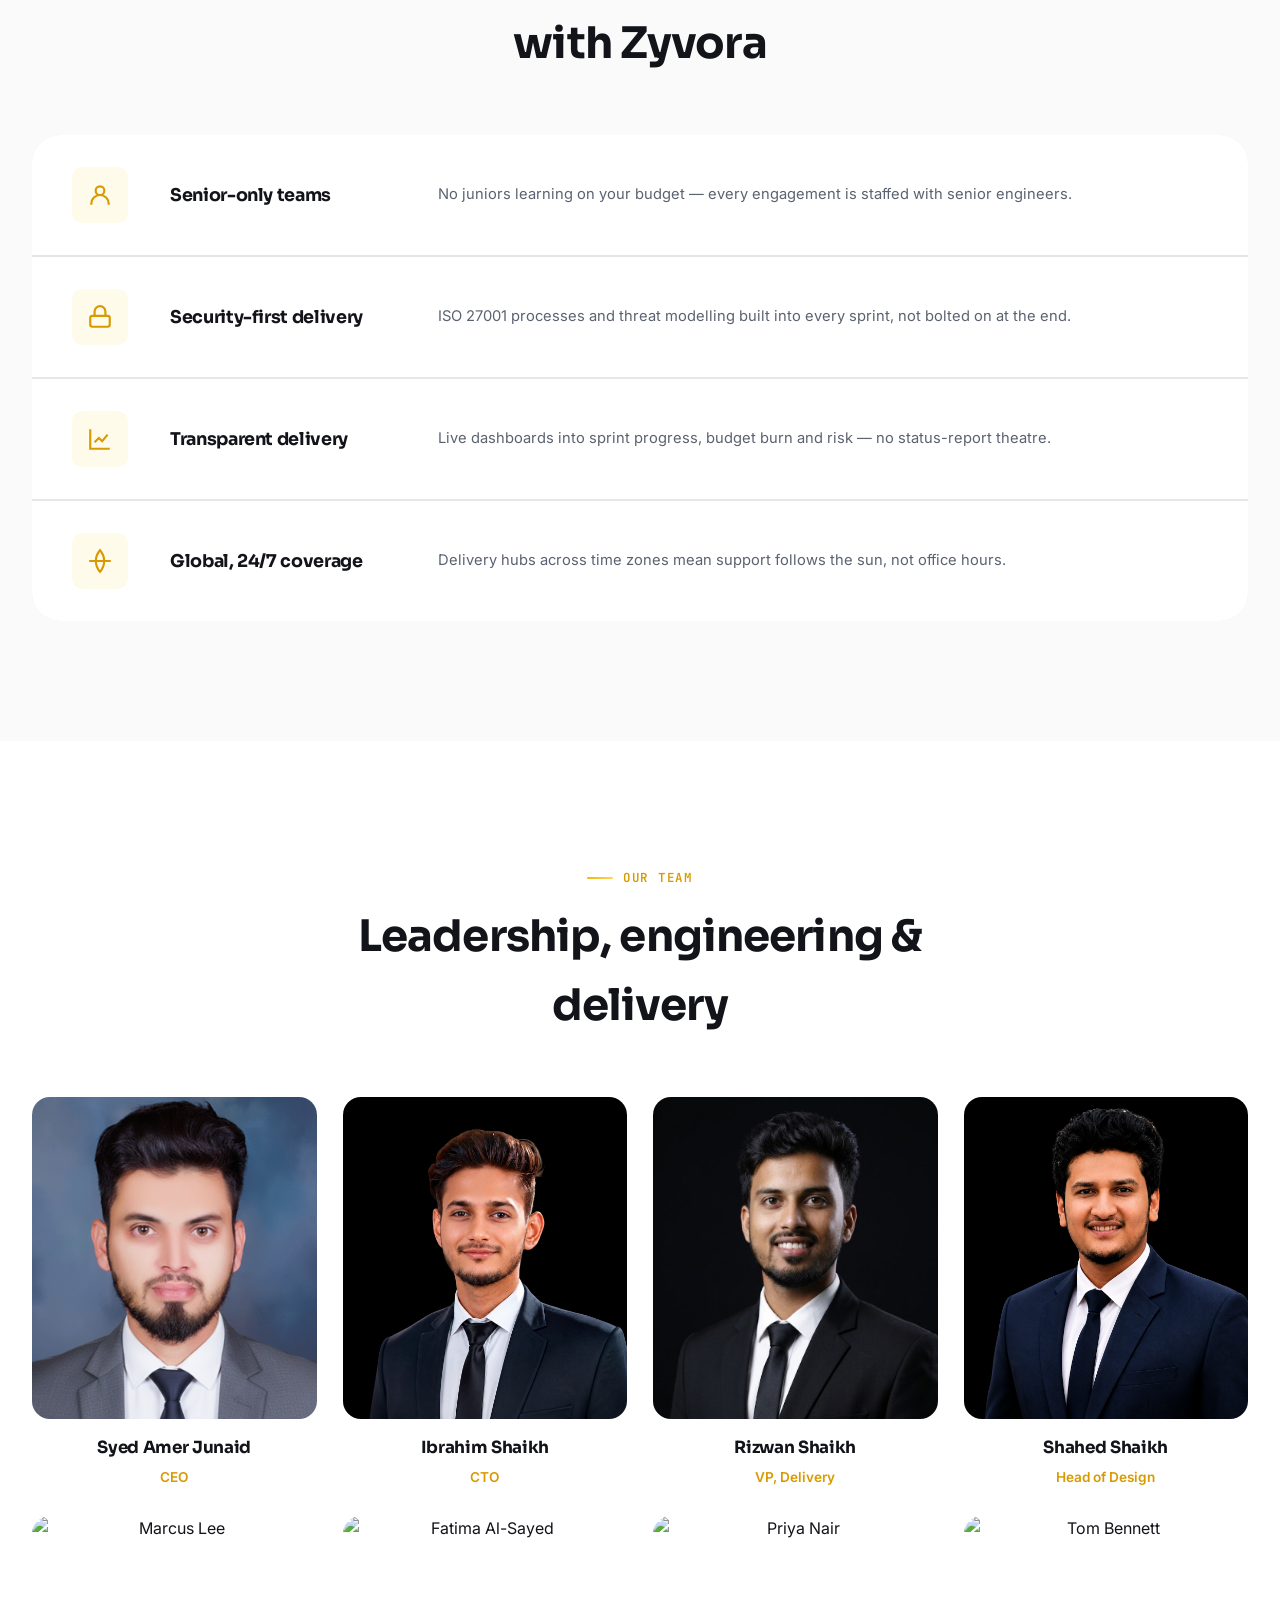
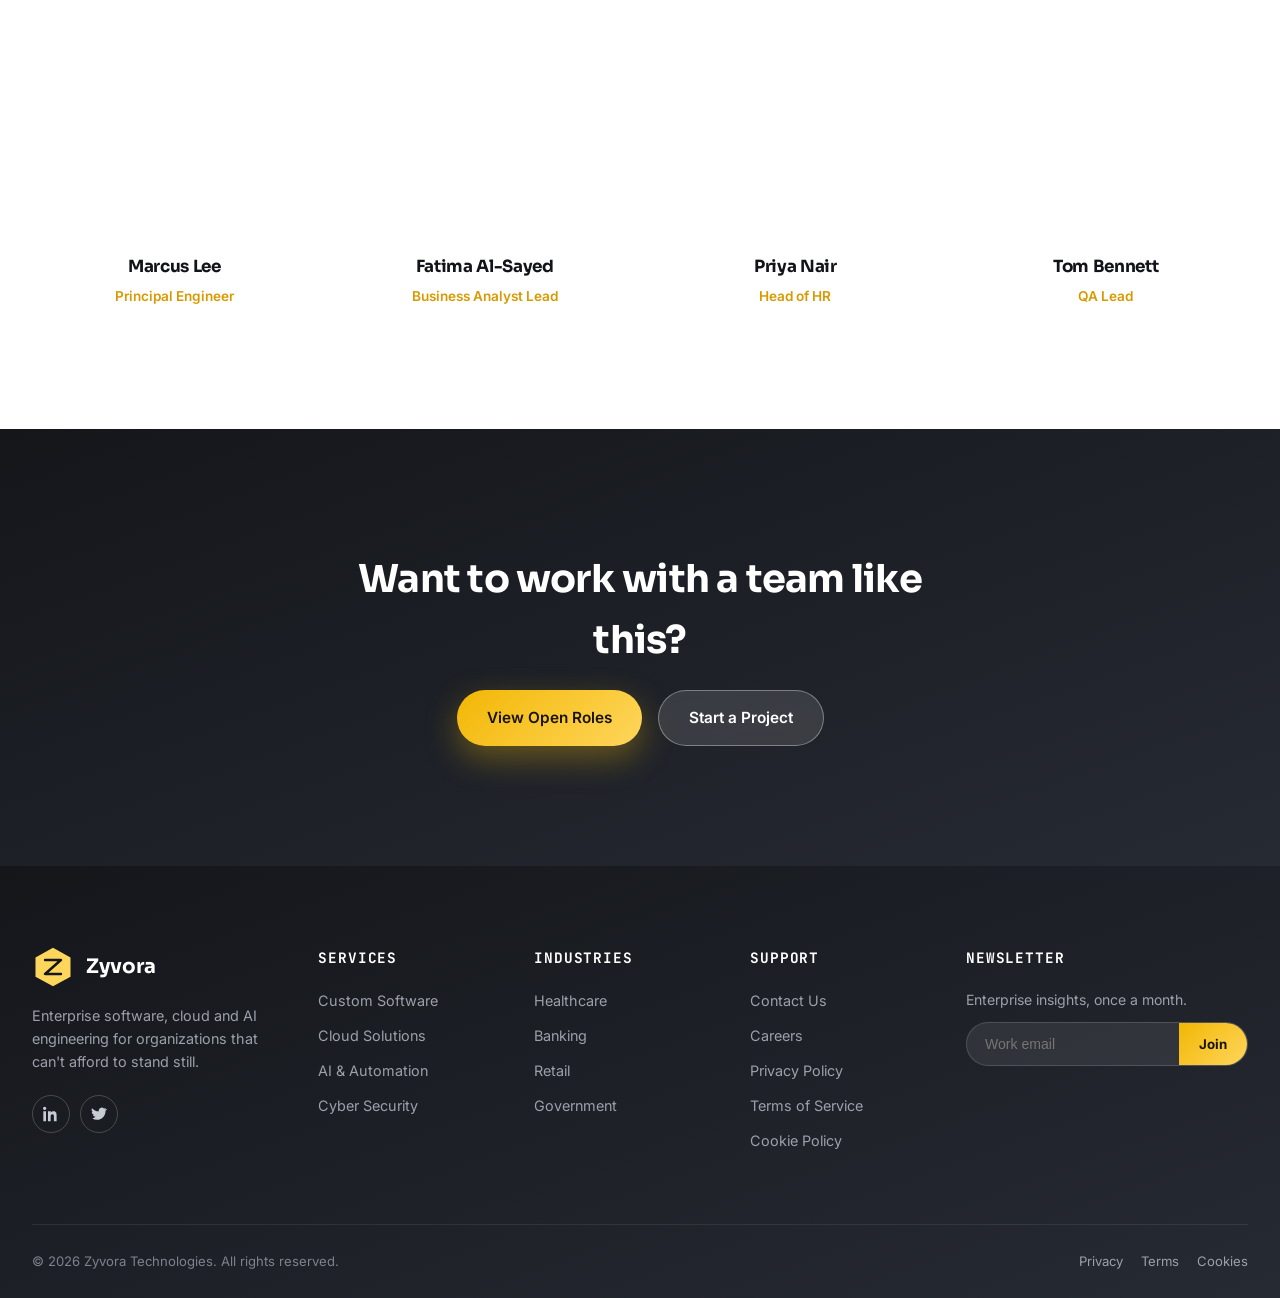
==== commit 440114d7: "disabled the chat part" ====
--- a/about.html
+++ b/about.html
@@ -200,11 +200,18 @@
 </footer>
 
 <button class="back-to-top" aria-label="Back to top"><svg viewBox="0 0 24 24" fill="none" stroke="currentColor" stroke-width="2"><path d="M12 19V5M5 12l7-7 7 7"/></svg></button>
+
+<!-- closed this chat optioln
+
 <div class="chat-widget">
   <div class="chat-panel"><div class="chat-head"><strong>Zyvora Support</strong><span>Typically replies in a few minutes</span></div><div class="chat-body"><div class="chat-bubble">👋 Hi! Have a project in mind? Tell us a bit about it.</div></div><div class="chat-input-row"><input type="text" placeholder="Type a message…" aria-label="Chat message"><button aria-label="Send message"><svg width="18" height="18" viewBox="0 0 24 24" fill="none" stroke="currentColor" stroke-width="2"><path d="M22 2L11 13M22 2l-7 20-4-9-9-4 20-7z"/></svg></button></div></div>
   <button class="chat-toggle" aria-label="Open live chat"><svg viewBox="0 0 24 24" fill="none" stroke="currentColor" stroke-width="2"><path d="M21 11.5a8.38 8.38 0 01-.9 3.8 8.5 8.5 0 01-7.6 4.7 8.38 8.38 0 01-3.8-.9L3 21l1.9-5.7a8.38 8.38 0 01-.9-3.8 8.5 8.5 0 014.7-7.6 8.38 8.38 0 013.8-.9h.5a8.48 8.48 0 018 8v.5z"/></svg></button>
 </div>
 
+-->
+
+
+
 <script src="js/main.js"></script>
 </body>
 </html>
--- a/css/style.css
+++ b/css/style.css
@@ -168,6 +168,31 @@
   position:relative; transition:color .25s, background .25s;
 }
 .nav-main a:hover, .nav-main a.active{ background:var(--gray-100); color:var(--gold-700); }
+
+/* ===================================newly added for header ===========================*/
+
+/* Keep header text readable while it's transparent over the dark hero image */
+.site-header:not(.scrolled) .brand .word {
+  color: #fff;
+}
+
+.site-header:not(.scrolled) .nav-main a {
+  color: #fff;
+}
+
+.site-header:not(.scrolled) .nav-main a:hover {
+  background: rgba(255, 255, 255, .16);
+  color: #fff;
+}
+
+.site-header:not(.scrolled) .nav-main a.active {
+  background: var(--gray-100);
+  color: var(--gold-700);
+}
+
+/* -------------------------------------------------------------------- */
+
+
 [data-theme="dark"] .nav-main a:hover, [data-theme="dark"] .nav-main a.active{ background:var(--gray-800); color:var(--gold-300); }
 
 .header-actions{ display:flex; align-items:center; gap:10px; }
